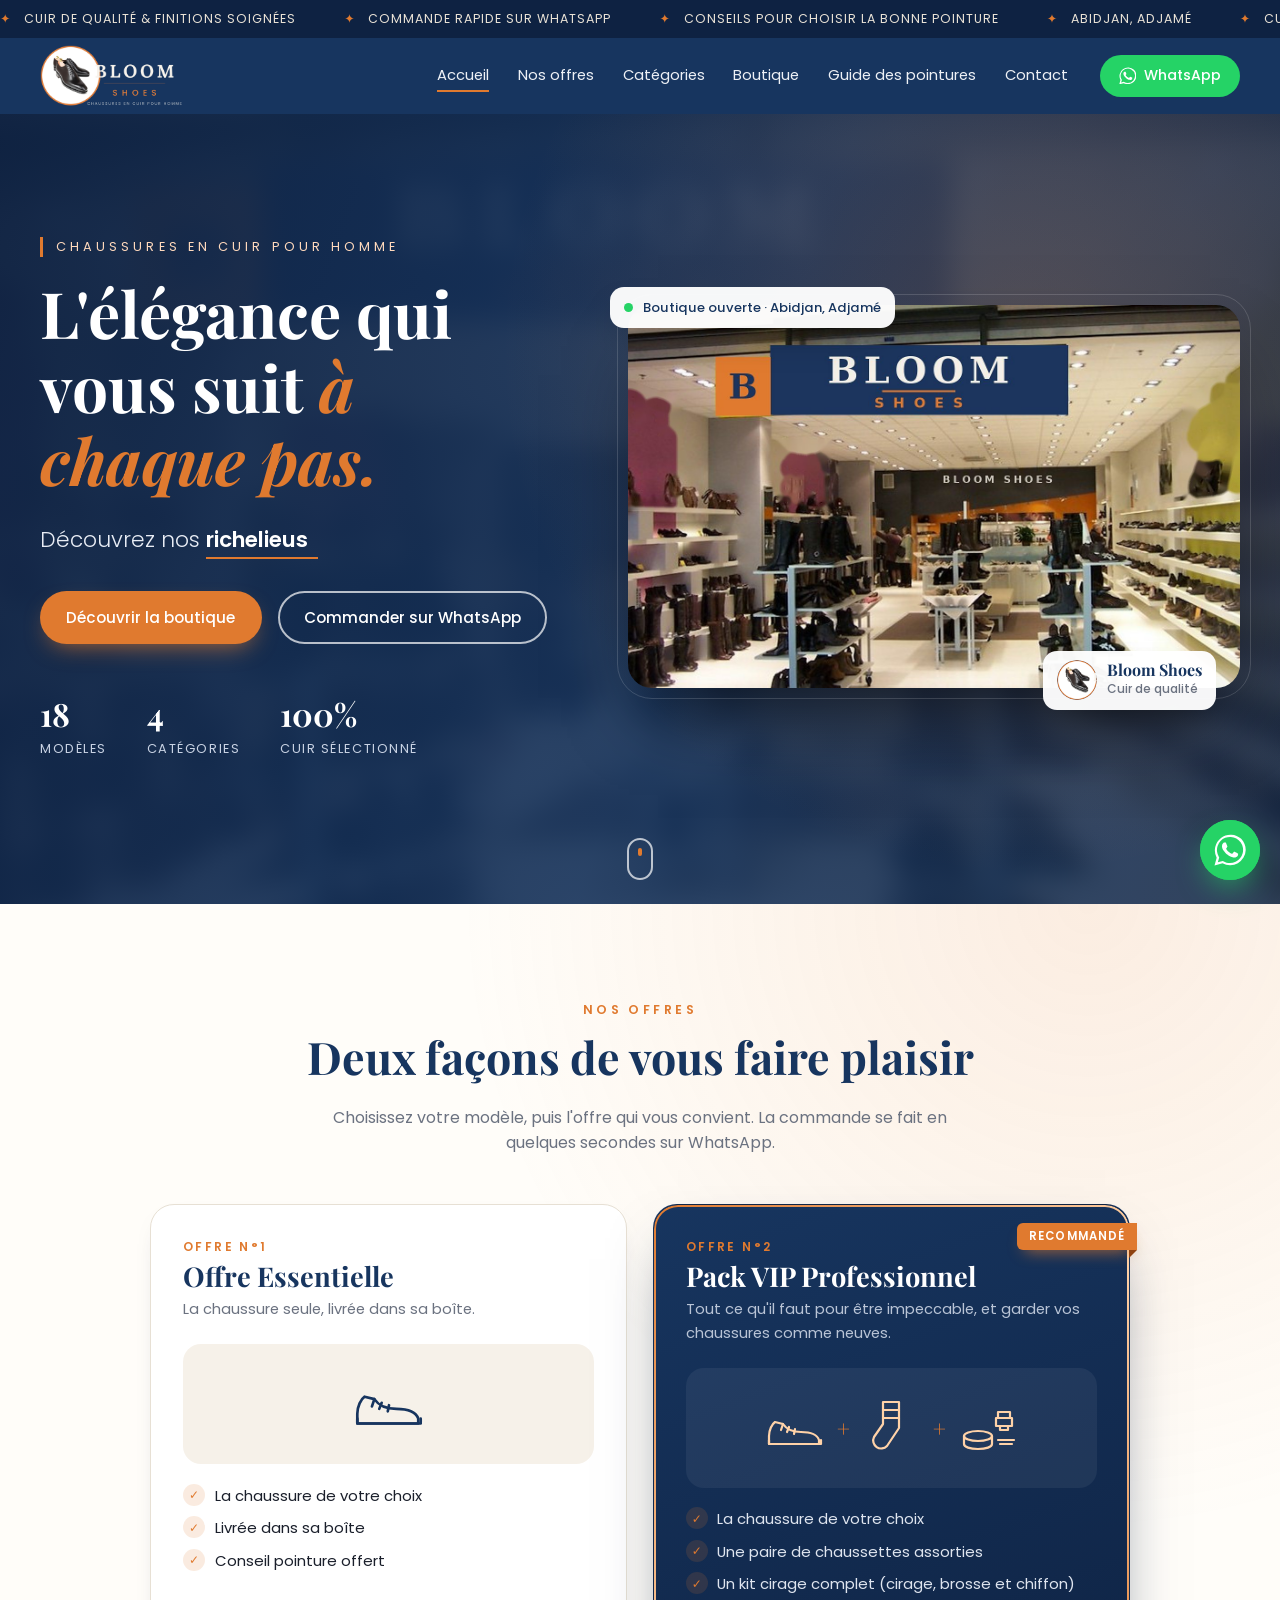
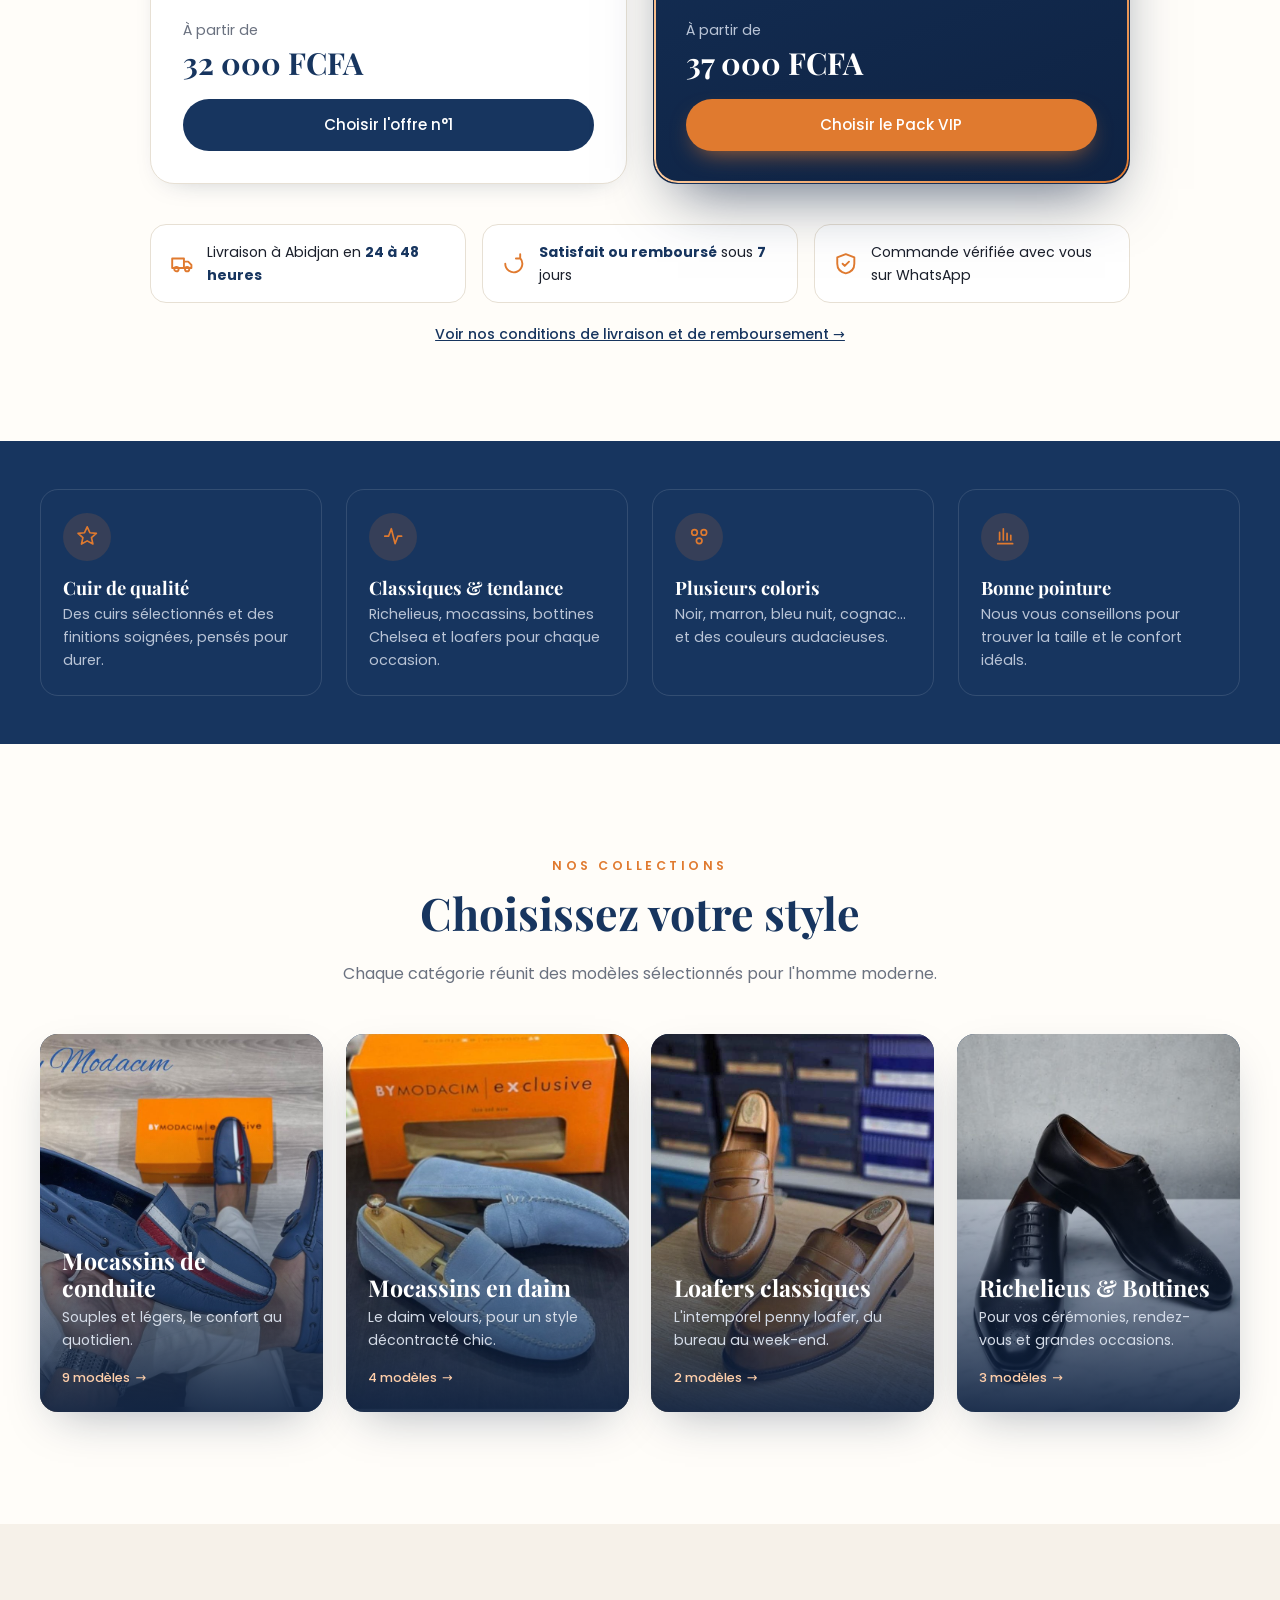
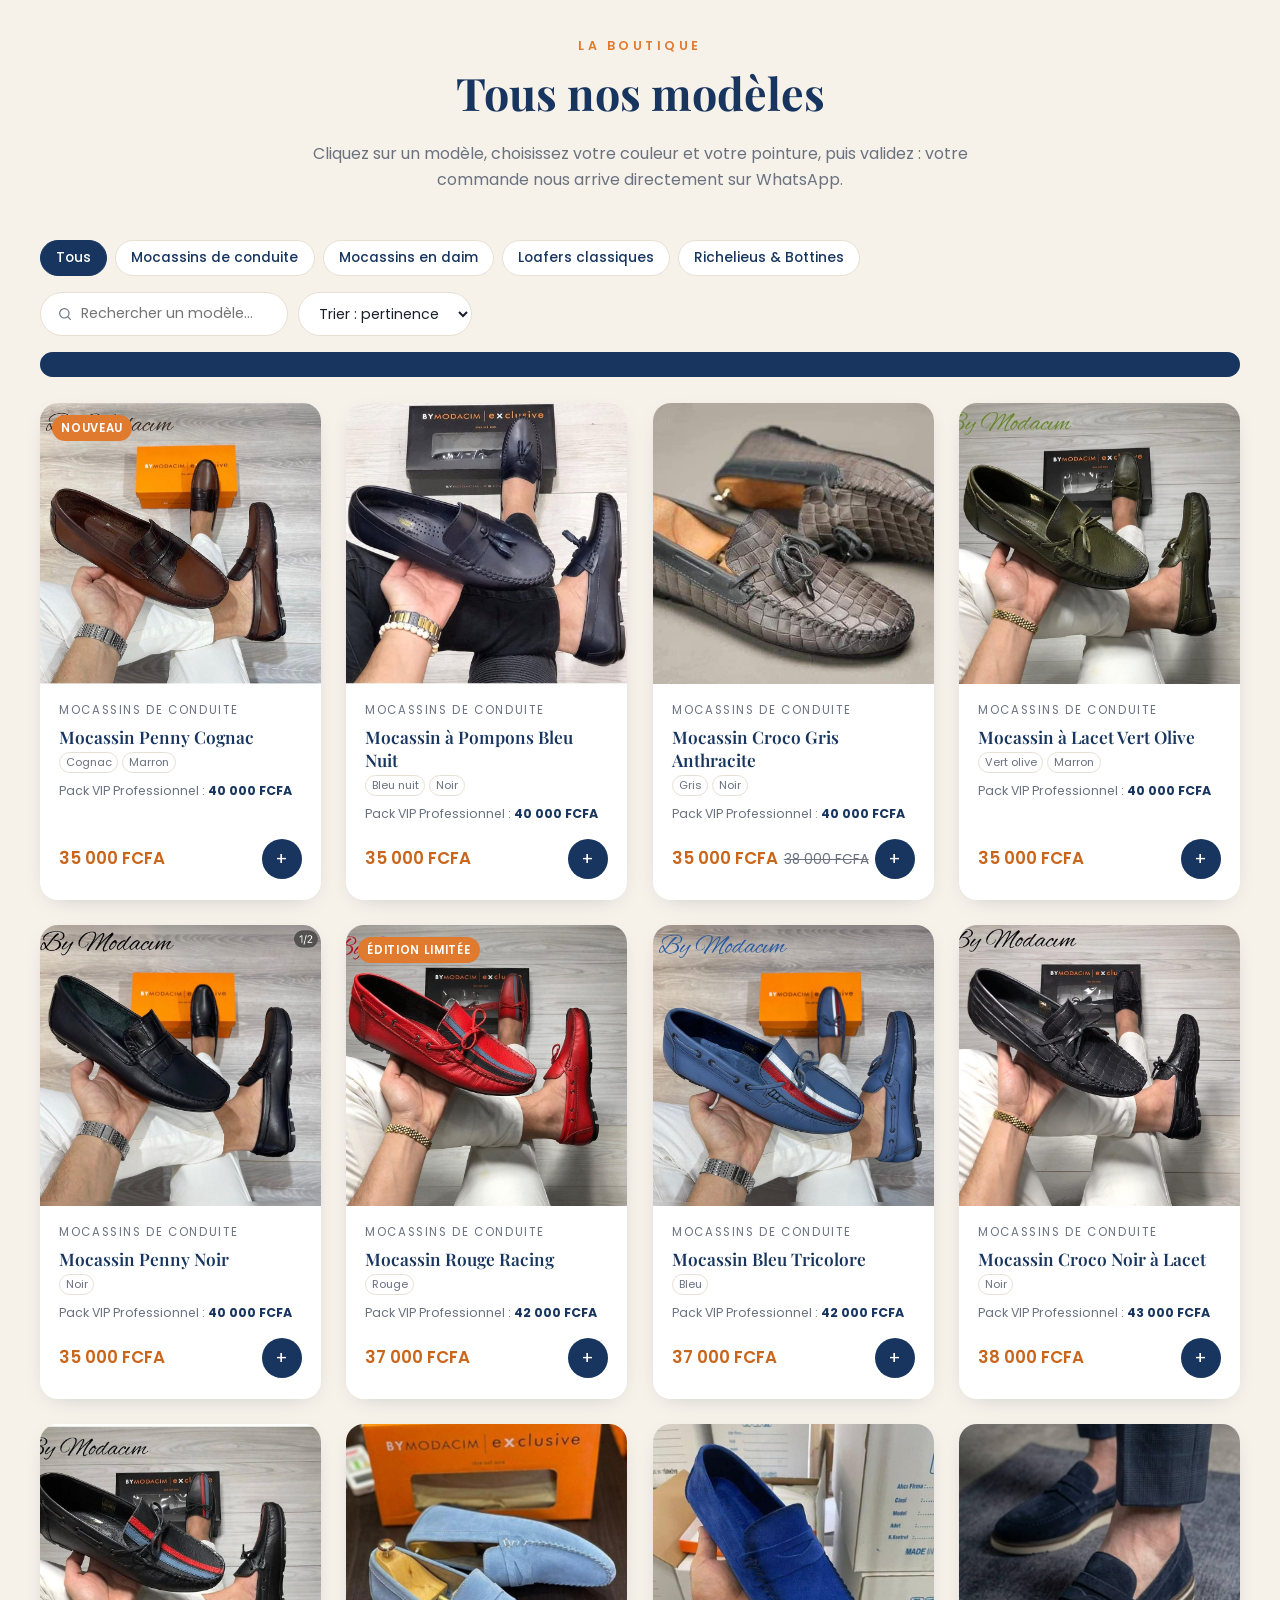
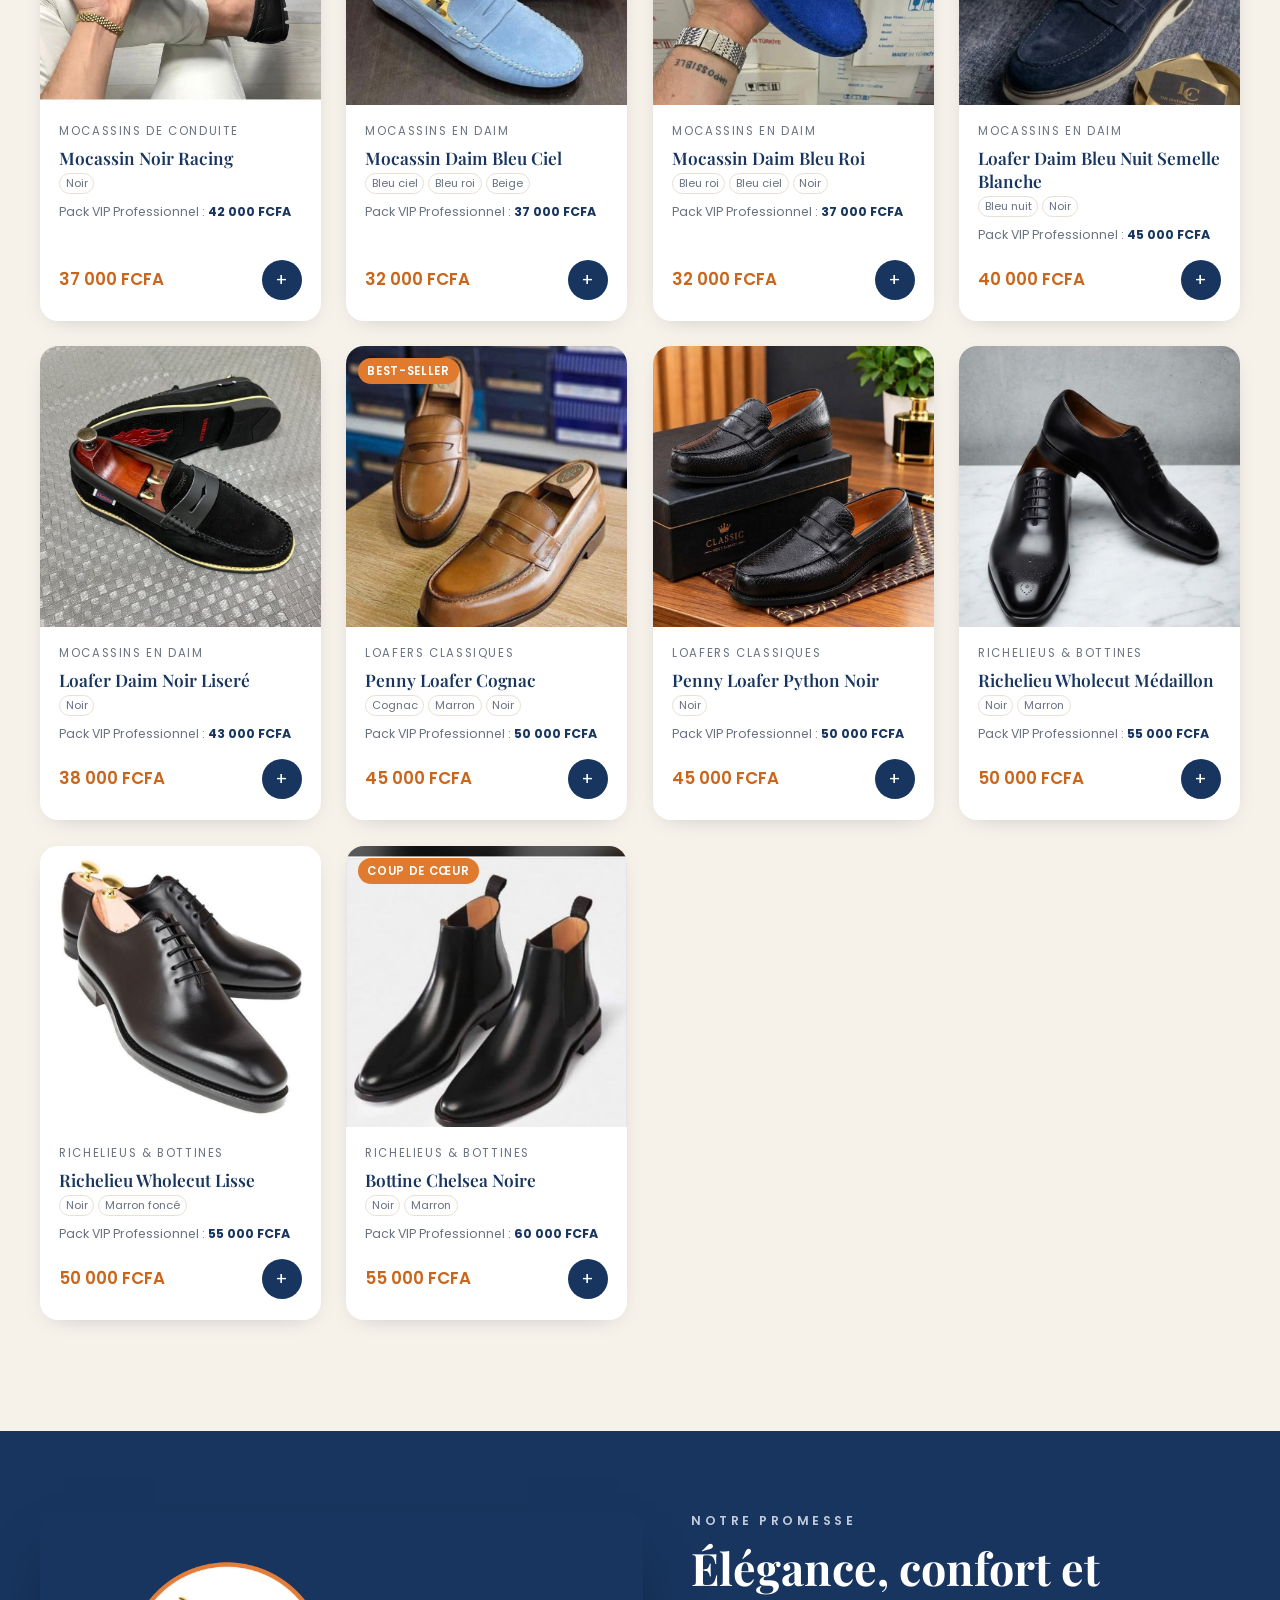
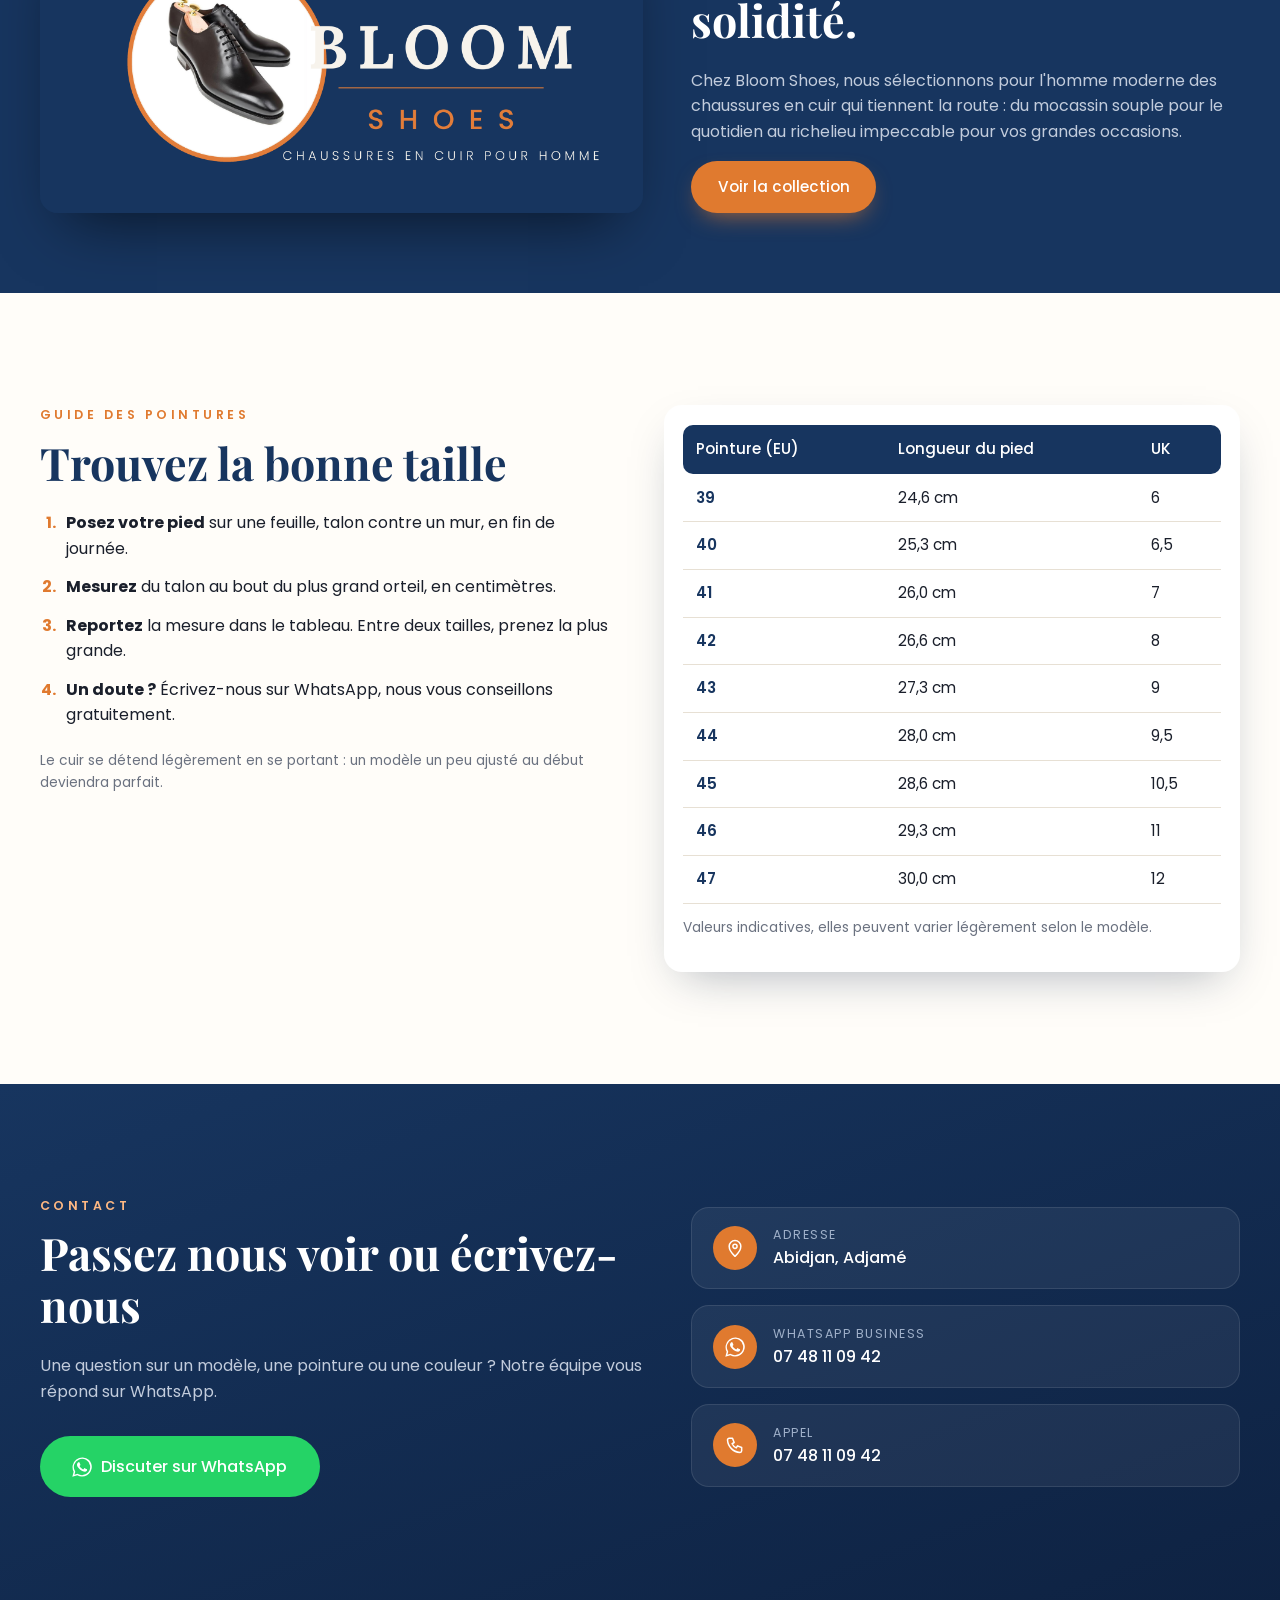
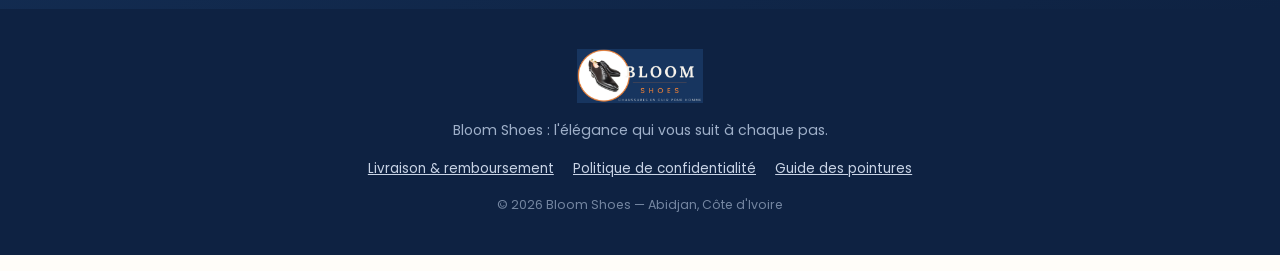
==== index.html @ fadf8051 "Offres Essentielle / Pack VIP, pages livraison-remboursement et confidentialité, fenêtre de sortie, " ====
<!doctype html>
<html lang="fr">
<head>
  <meta charset="utf-8">
  <meta name="viewport" content="width=device-width, initial-scale=1">
  <title>Bloom Shoes — Chaussures en cuir pour homme à Abidjan</title>
  <meta name="description" content="Bloom Shoes : mocassins, loafers, richelieus et bottines Chelsea en cuir pour homme. Abidjan, Adjamé. Commande rapide sur WhatsApp.">
  <meta name="theme-color" content="#17355f">
  <meta property="og:title" content="Bloom Shoes — Chaussures en cuir pour homme">
  <meta property="og:description" content="L'élégance qui vous suit à chaque pas. Commandez sur WhatsApp.">
  <meta property="og:image" content="images/site/partage.jpg">
  <meta property="og:type" content="website">
  <link rel="icon" type="image/png" href="images/site/favicon.png">
  <link rel="preconnect" href="https://fonts.googleapis.com">
  <link rel="preconnect" href="https://fonts.gstatic.com" crossorigin>
  <link href="https://fonts.googleapis.com/css2?family=Playfair+Display:wght@600;700;800&family=Poppins:wght@300;400;500;600&display=swap" rel="stylesheet">
  <link rel="stylesheet" href="assets/css/style.css">
</head>
<body>

  <div class="topbar">
    <div class="topbar__track">
      <span>Cuir de qualité &amp; finitions soignées</span><span>Commande rapide sur WhatsApp</span><span>Conseils pour choisir la bonne pointure</span><span>Abidjan, Adjamé</span>
      <span>Cuir de qualité &amp; finitions soignées</span><span>Commande rapide sur WhatsApp</span><span>Conseils pour choisir la bonne pointure</span><span>Abidjan, Adjamé</span>
    </div>
  </div>

  <header class="header" id="header">
    <div class="container header__inner">
      <a href="#accueil" class="header__logo" aria-label="Bloom Shoes — accueil">
        <img src="images/site/logo.png" alt="Bloom Shoes" width="160" height="69">
      </a>
      <nav class="nav" id="nav" aria-label="Navigation principale">
        <a href="#accueil">Accueil</a>
        <a href="#offres">Nos offres</a>
        <a href="#categories">Catégories</a>
        <a href="#boutique">Boutique</a>
        <a href="#pointures">Guide des pointures</a>
        <a href="#contact">Contact</a>
      </nav>
      <a class="btn btn--wa header__cta" data-wa href="#" target="_blank" rel="noopener">
        <svg viewBox="0 0 24 24" aria-hidden="true"><use href="#i-wa"/></svg> WhatsApp
      </a>
      <button class="burger" id="burger" aria-label="Ouvrir le menu" aria-expanded="false"><span></span><span></span><span></span></button>
    </div>
  </header>

  <main>
    <!-- HERO : la vitrine -->
    <section class="hero" id="accueil">
      <div class="hero__bg" style="background-image:url('images/site/vitrine.jpg')"></div>
      <div class="hero__shade"></div>
      <div class="container hero__grid">
        <div class="hero__content">
          <p class="hero__eyebrow reveal-hero" style="--d:.1s">Chaussures en cuir pour homme</p>
          <h1 class="hero__title reveal-hero" style="--d:.25s">
            L'élégance qui vous suit <em>à chaque pas.</em>
          </h1>
          <p class="hero__rotator reveal-hero" style="--d:.45s">
            Découvrez nos <span class="rotator" id="rotator"><span>mocassins</span></span>
          </p>
          <div class="hero__actions reveal-hero" style="--d:.6s">
            <a href="#boutique" class="btn btn--orange">Découvrir la boutique</a>
            <a href="#" data-wa target="_blank" rel="noopener" class="btn btn--ghost">Commander sur WhatsApp</a>
          </div>
          <ul class="hero__stats reveal-hero" style="--d:.75s">
            <li><strong id="stat-produits">18</strong><span>modèles</span></li>
            <li><strong id="stat-categories">4</strong><span>catégories</span></li>
            <li><strong>100%</strong><span>cuir sélectionné</span></li>
          </ul>
        </div>
        <figure class="hero__visual reveal-hero" style="--d:.35s">
          <div class="hero__frame">
            <img src="images/site/vitrine.jpg" alt="La vitrine de la boutique Bloom Shoes à Abidjan" width="1600" height="840">
            <div class="hero__shine"></div>
          </div>
          <figcaption class="hero__tag hero__tag--top"><span class="dot"></span> Boutique ouverte · Abidjan, Adjamé</figcaption>
          <div class="hero__tag hero__tag--bottom"><img src="images/site/favicon.png" alt=""><div><strong>Bloom Shoes</strong><small>Cuir de qualité</small></div></div>
        </figure>
      </div>
      <a href="#offres" class="hero__scroll" aria-label="Défiler"><span></span></a>
    </section>

    <!-- OFFRES -->
    <section class="offres" id="offres">
      <div class="container">
        <div class="section__head reveal">
          <p class="eyebrow">Nos offres</p>
          <h2>Deux façons de vous faire plaisir</h2>
          <p class="section__lead">Choisissez votre modèle, puis l'offre qui vous convient. La commande se fait en quelques secondes sur WhatsApp.</p>
        </div>
        <div class="offres__grid">
          <article class="offre reveal" data-offre="essentiel">
            <span class="offre__num">Offre n°1</span>
            <h3 data-offre-nom="essentiel">Offre Essentielle</h3>
            <p class="offre__desc" data-offre-desc>La chaussure seule, livrée dans sa boîte.</p>
            <div class="offre__visual"><svg viewBox="0 0 64 64" class="ico-shoe"><path d="M6 40c0-6 3-12 6-14l8 2c4 6 10 8 18 8 8 0 16 2 18 8v4H6z"/><path d="M6 44v4h52v-4M20 28l-2 6m8-3-2 5m8-3-1 5"/></svg></div>
            <ul class="offre__list"><li>La chaussure de votre choix</li><li>Livrée dans sa boîte</li><li>Conseil pointure offert</li></ul>
            <p class="offre__price">À partir de <strong data-offre-min="essentiel">—</strong></p>
            <button class="btn btn--navy btn--block" data-choisir="essentiel">Choisir l'offre n°1</button>
          </article>
          <article class="offre offre--vip reveal" data-offre="vip">
            <span class="offre__ribbon">Recommandé</span>
            <span class="offre__num">Offre n°2</span>
            <h3 data-offre-nom="vip">Pack VIP Professionnel</h3>
            <p class="offre__desc">Tout ce qu'il faut pour être impeccable, et garder vos chaussures comme neuves.</p>
            <div class="offre__visual" id="vip-visual"><svg viewBox="0 0 64 64" class="ico-shoe"><path d="M6 40c0-6 3-12 6-14l8 2c4 6 10 8 18 8 8 0 16 2 18 8v4H6z"/><path d="M6 44v4h52v-4M20 28l-2 6m8-3-2 5m8-3-1 5"/></svg><span class="plus">+</span><svg viewBox="0 0 64 64" class="ico-sock"><path d="M24 6h16v26l-12 18a8 8 0 01-13-9l9-13z"/><path d="M24 14h16M24 22h16"/></svg><span class="plus">+</span><svg viewBox="0 0 64 64" class="ico-kit"><ellipse cx="22" cy="40" rx="14" ry="5"/><path d="M8 40v8c0 3 6 5 14 5s14-2 14-5v-8"/><path d="M40 22h16v8H40zM44 30v4h8v-4M42 22v-6h12v6"/><path d="M42 44h16M44 48h12"/></svg></div>
            <ul class="offre__list" id="vip-contenu"></ul>
            <p class="offre__price">À partir de <strong data-offre-min="vip">—</strong></p>
            <button class="btn btn--orange btn--block" data-choisir="vip">Choisir le Pack VIP</button>
          </article>
        </div>
        <ul class="garanties reveal">
          <li><svg viewBox="0 0 24 24"><path d="M3 7h11v9H3zM14 10h4l3 3v3h-7"/><circle cx="7" cy="17" r="2"/><circle cx="17" cy="17" r="2"/></svg><span>Livraison à Abidjan en <b data-shop="livraison.abidjan">24 à 48 heures</b></span></li>
          <li><svg viewBox="0 0 24 24"><path d="M4 12a8 8 0 1014-5.3M18 3v4h-4"/></svg><span><b>Satisfait ou remboursé</b> sous <b data-shop="retours.jours">7</b> jours</span></li>
          <li><svg viewBox="0 0 24 24"><path d="M12 3l8 3v6c0 5-3.5 8-8 9-4.5-1-8-4-8-9V6z"/><path d="M9 12l2 2 4-4"/></svg><span>Commande vérifiée avec vous sur WhatsApp</span></li>
        </ul>
        <p class="garanties__link"><a href="livraison-retours.html">Voir nos conditions de livraison et de remboursement →</a></p>
      </div>
    </section>

    <!-- ATOUTS -->
    <section class="atouts" id="atouts">
      <div class="container atouts__grid">
        <div class="atout reveal"><div class="atout__ico"><svg viewBox="0 0 24 24"><path d="M12 2l2.9 6.3 6.9.7-5.2 4.6 1.5 6.8L12 17l-6.1 3.4 1.5-6.8L2.2 9l6.9-.7z"/></svg></div><h3>Cuir de qualité</h3><p>Des cuirs sélectionnés et des finitions soignées, pensés pour durer.</p></div>
        <div class="atout reveal"><div class="atout__ico"><svg viewBox="0 0 24 24"><path d="M3 12h4l3-8 4 16 3-8h4"/></svg></div><h3>Classiques &amp; tendance</h3><p>Richelieus, mocassins, bottines Chelsea et loafers pour chaque occasion.</p></div>
        <div class="atout reveal"><div class="atout__ico"><svg viewBox="0 0 24 24"><circle cx="7" cy="8" r="3"/><circle cx="17" cy="8" r="3"/><circle cx="12" cy="17" r="3"/></svg></div><h3>Plusieurs coloris</h3><p>Noir, marron, bleu nuit, cognac… et des couleurs audacieuses.</p></div>
        <div class="atout reveal"><div class="atout__ico"><svg viewBox="0 0 24 24"><path d="M4 20h16M6 16V8m4 8V4m4 12V9m4 7v-5"/></svg></div><h3>Bonne pointure</h3><p>Nous vous conseillons pour trouver la taille et le confort idéals.</p></div>
      </div>
    </section>

    <!-- CATEGORIES -->
    <section class="section" id="categories">
      <div class="container">
        <div class="section__head reveal">
          <p class="eyebrow">Nos collections</p>
          <h2>Choisissez votre style</h2>
          <p class="section__lead">Chaque catégorie réunit des modèles sélectionnés pour l'homme moderne.</p>
        </div>
        <div class="cats" id="cats"></div>
      </div>
    </section>

    <!-- BOUTIQUE -->
    <section class="section section--cream" id="boutique">
      <div class="container">
        <div class="section__head reveal">
          <p class="eyebrow">La boutique</p>
          <h2>Tous nos modèles</h2>
          <p class="section__lead">Cliquez sur un modèle, choisissez votre couleur et votre pointure, puis validez : votre commande nous arrive directement sur WhatsApp.</p>
        </div>
        <div class="toolbar reveal">
          <div class="chips" id="chips" role="tablist"></div>
          <div class="toolbar__right">
            <label class="search"><svg viewBox="0 0 24 24"><circle cx="11" cy="11" r="7"/><path d="M20 20l-4-4"/></svg><input type="search" id="search" placeholder="Rechercher un modèle…" aria-label="Rechercher"></label>
            <select id="sort" aria-label="Trier">
              <option value="">Trier : pertinence</option>
              <option value="asc">Prix croissant</option>
              <option value="desc">Prix décroissant</option>
              <option value="az">Nom A → Z</option>
            </select>
          </div>
        </div>
        <div class="grid" id="grid"></div>
        <p class="empty" id="empty" hidden>Aucun modèle ne correspond à votre recherche.</p>
      </div>
    </section>

    <!-- PROMESSE -->
    <section class="promise">
      <div class="container promise__inner">
        <img src="images/site/logo-complet.png" alt="Bloom Shoes — chaussures en cuir pour homme" class="promise__logo reveal" loading="lazy">
        <div class="promise__text reveal">
          <p class="eyebrow eyebrow--light">Notre promesse</p>
          <h2>Élégance, confort et solidité.</h2>
          <p>Chez Bloom Shoes, nous sélectionnons pour l'homme moderne des chaussures en cuir qui tiennent la route : du mocassin souple pour le quotidien au richelieu impeccable pour vos grandes occasions.</p>
          <a href="#boutique" class="btn btn--orange">Voir la collection</a>
        </div>
      </div>
    </section>

    <!-- POINTURES -->
    <section class="section" id="pointures">
      <div class="container pointures">
        <div class="reveal">
          <p class="eyebrow">Guide des pointures</p>
          <h2>Trouvez la bonne taille</h2>
          <ol class="steps">
            <li><strong>Posez votre pied</strong> sur une feuille, talon contre un mur, en fin de journée.</li>
            <li><strong>Mesurez</strong> du talon au bout du plus grand orteil, en centimètres.</li>
            <li><strong>Reportez</strong> la mesure dans le tableau. Entre deux tailles, prenez la plus grande.</li>
            <li><strong>Un doute ?</strong> Écrivez-nous sur WhatsApp, nous vous conseillons gratuitement.</li>
          </ol>
          <p class="note">Le cuir se détend légèrement en se portant : un modèle un peu ajusté au début deviendra parfait.</p>
        </div>
        <div class="table-wrap reveal">
          <table class="size-table">
            <thead><tr><th>Pointure (EU)</th><th>Longueur du pied</th><th>UK</th></tr></thead>
            <tbody>
              <tr><td>39</td><td>24,6 cm</td><td>6</td></tr>
              <tr><td>40</td><td>25,3 cm</td><td>6,5</td></tr>
              <tr><td>41</td><td>26,0 cm</td><td>7</td></tr>
              <tr><td>42</td><td>26,6 cm</td><td>8</td></tr>
              <tr><td>43</td><td>27,3 cm</td><td>9</td></tr>
              <tr><td>44</td><td>28,0 cm</td><td>9,5</td></tr>
              <tr><td>45</td><td>28,6 cm</td><td>10,5</td></tr>
              <tr><td>46</td><td>29,3 cm</td><td>11</td></tr>
              <tr><td>47</td><td>30,0 cm</td><td>12</td></tr>
            </tbody>
          </table>
          <p class="note">Valeurs indicatives, elles peuvent varier légèrement selon le modèle.</p>
        </div>
      </div>
    </section>

    <!-- CONTACT -->
    <section class="section section--navy" id="contact">
      <div class="container contact">
        <div class="reveal">
          <p class="eyebrow eyebrow--light">Contact</p>
          <h2>Passez nous voir ou écrivez-nous</h2>
          <p class="contact__lead">Une question sur un modèle, une pointure ou une couleur ? Notre équipe vous répond sur WhatsApp.</p>
          <a href="#" data-wa target="_blank" rel="noopener" class="btn btn--wa btn--lg"><svg viewBox="0 0 24 24" aria-hidden="true"><use href="#i-wa"/></svg> Discuter sur WhatsApp</a>
        </div>
        <ul class="contact__cards reveal">
          <li><span class="contact__ico"><svg viewBox="0 0 24 24"><path d="M12 22s7-6.2 7-12a7 7 0 10-14 0c0 5.8 7 12 7 12z"/><circle cx="12" cy="10" r="2.5"/></svg></span><div><small>Adresse</small><strong data-adresse>Abidjan, Adjamé</strong></div></li>
          <li><span class="contact__ico"><svg viewBox="0 0 24 24"><use href="#i-wa"/></svg></span><div><small>WhatsApp Business</small><strong data-tel>07 48 11 09 42</strong></div></li>
          <li><span class="contact__ico"><svg viewBox="0 0 24 24"><path d="M5 4h4l2 5-2.5 1.5a11 11 0 005 5L15 13l5 2v4a2 2 0 01-2 2A16 16 0 013 6a2 2 0 012-2"/></svg></span><div><small>Appel</small><a data-call href="tel:+2250748110942"><strong data-tel>07 48 11 09 42</strong></a></div></li>
        </ul>
      </div>
    </section>
  </main>

  <footer class="footer">
    <div class="container footer__inner">
      <img src="images/site/logo.png" alt="Bloom Shoes" width="140" height="60" loading="lazy">
      <p>Bloom Shoes : l'élégance qui vous suit à chaque pas.</p>
      <nav class="footer__links"><a href="livraison-retours.html">Livraison &amp; remboursement</a><a href="politique-confidentialite.html">Politique de confidentialité</a><a href="#pointures">Guide des pointures</a></nav>
      <p class="footer__copy">© <span id="year"></span> Bloom Shoes — Abidjan, Côte d'Ivoire</p>
    </div>
  </footer>

  <a href="#" data-wa target="_blank" rel="noopener" class="wa-float" aria-label="Nous écrire sur WhatsApp">
    <svg viewBox="0 0 24 24"><use href="#i-wa"/></svg>
  </a>

  <!-- FENETRE DE COMMANDE -->
  <div class="modal" id="modal" hidden>
    <div class="modal__backdrop" data-close></div>
    <div class="modal__box" role="dialog" aria-modal="true" aria-labelledby="m-nom">
      <button class="modal__close" data-close aria-label="Fermer">×</button>
      <div class="modal__media"><img id="m-img" alt=""></div>
      <div class="modal__body">
        <p class="eyebrow" id="m-cat"></p>
        <h3 id="m-nom"></h3>
        <p class="modal__price" id="m-prix"></p>
        <p class="modal__desc" id="m-desc"></p>
        <div class="choix-offre" id="choix-offre" role="radiogroup" aria-label="Choisissez votre offre">
          <label><input type="radio" name="offre" value="essentiel" form="order" checked><span><small>Offre n°1</small><b data-offre-nom="essentiel">Offre Essentielle</b><em>Chaussure seule</em><strong id="m-prix-ess"></strong></span></label>
          <label class="is-vip"><input type="radio" name="offre" value="vip" form="order"><span><small>Offre n°2 · Recommandé</small><b data-offre-nom="vip">Pack VIP Professionnel</b><em>Chaussure + chaussettes + kit cirage</em><strong id="m-prix-vip"></strong></span></label>
        </div>
        <form id="order" novalidate>
          <h4>Vos coordonnées</h4>
          <div class="row">
            <label>Nom *<input name="nom" required autocomplete="family-name"></label>
            <label>Prénom *<input name="prenom" required autocomplete="given-name"></label>
          </div>
          <div class="row">
            <label>Téléphone / WhatsApp *<input name="telephone" type="tel" required inputmode="tel" autocomplete="tel" placeholder="07 00 00 00 00"></label>
            <label>Ville / Commune *<input name="ville" required autocomplete="address-level2" placeholder="Ex. Cocody, Yopougon…"></label>
          </div>
          <h4>Votre modèle</h4>
          <div class="row row--3">
            <label>Couleur *<select name="couleur" id="m-couleur" required></select></label>
            <label>Pointure *<select name="pointure" id="m-pointure" required></select></label>
            <label>Quantité<input name="quantite" type="number" min="1" max="20" value="1"></label>
          </div>
          <fieldset class="confort">
            <legend>Confort souhaité</legend>
            <label><input type="radio" name="confort" value="Très souple" checked><span>Très souple</span></label>
            <label><input type="radio" name="confort" value="Souple / confortable"><span>Souple</span></label>
            <label><input type="radio" name="confort" value="Ferme / bon maintien"><span>Ferme</span></label>
          </fieldset>
          <label>Votre description (style, occasion, précisions…)<textarea name="details" rows="3" placeholder="Ex. Pour un mariage, je veux un cuir pas trop dur, livraison samedi…"></textarea></label>
          <p class="form__error" id="form-error" hidden>Merci de remplir les champs marqués d'un *.</p>
          <button type="submit" class="btn btn--wa btn--block btn--lg"><svg viewBox="0 0 24 24" aria-hidden="true"><use href="#i-wa"/></svg> Valider ma commande sur WhatsApp</button>
          <p class="form__hint">Vous serez redirigé vers WhatsApp avec votre commande déjà rédigée : il suffit d'appuyer sur « Envoyer ». Vos informations servent uniquement à traiter votre commande (<a href="politique-confidentialite.html" target="_blank">politique de confidentialité</a>).</p>
        </form>
      </div>
    </div>
  </div>

  <div class="toast" id="toast" hidden></div>

  <!-- Bandeau d'actualité (bas de l'écran) -->
  <div class="live" id="live" hidden>
    <button class="live__close" aria-label="Masquer">×</button>
    <div class="live__body" id="live-body"></div>
  </div>

  <!-- Fenêtre affichée quand le visiteur veut quitter le site -->
  <div class="modal exit" id="exit" hidden>
    <div class="modal__backdrop" data-exit-close></div>
    <div class="exit__box" role="dialog" aria-modal="true" aria-labelledby="exit-titre">
      <button class="modal__close" data-exit-close aria-label="Fermer">×</button>
      <img src="images/site/favicon.png" alt="" class="exit__logo">
      <h3 id="exit-titre">Attendez, ne partez pas les mains vides !</h3>
      <p id="exit-texte"></p>
      <div class="exit__actions">
        <a href="#offres" class="btn btn--orange" data-exit-close>Voir le Pack VIP</a>
        <a href="#" data-wa target="_blank" rel="noopener" class="btn btn--wa"><svg viewBox="0 0 24 24" aria-hidden="true"><use href="#i-wa"/></svg> Conseil gratuit</a>
      </div>
      <button class="exit__later" data-exit-close>Non merci, je regarde encore</button>
    </div>
  </div>

  <svg width="0" height="0" style="position:absolute" aria-hidden="true">
    <symbol id="i-wa" viewBox="0 0 24 24"><path fill="currentColor" stroke="none" d="M17.5 14.4c-.3-.1-1.8-.9-2-1-.3-.1-.5-.1-.7.1-.2.3-.8 1-.9 1.2-.2.2-.3.2-.6.1-.3-.1-1.3-.5-2.4-1.5-.9-.8-1.5-1.8-1.7-2.1-.2-.3 0-.5.1-.6l.4-.5c.2-.2.2-.3.3-.5.1-.2 0-.4 0-.5l-.9-2.2c-.2-.6-.5-.5-.7-.5h-.6c-.2 0-.5.1-.8.4-.3.3-1 1-1 2.5s1.1 2.9 1.2 3.1c.1.2 2.1 3.2 5.1 4.5.7.3 1.3.5 1.7.6.7.2 1.4.2 1.9.1.6-.1 1.8-.7 2-1.4.2-.7.2-1.3.2-1.4-.1-.2-.3-.3-.6-.4zM12 21.8c-1.8 0-3.5-.5-5-1.4l-.4-.2-3.7 1 1-3.6-.2-.4A9.8 9.8 0 1112 21.8zm8.4-18.2A11.8 11.8 0 002 17.8L.4 23.6l6-1.6A11.8 11.8 0 0023.8 12c0-3.2-1.2-6.1-3.4-8.4z"/></symbol>
  </svg>

  <script src="data/catalogue.js"></script>
  <script src="assets/js/app.js"></script>
</body>
</html>
---- assets/css/style.css ----
/* ===== Bloom Shoes — feuille de style ===== */
:root{
  --navy:#17355f;
  --navy-900:#0e2242;
  --navy-700:#21457a;
  --orange:#e07a2f;
  --orange-600:#c9661c;
  --cream:#f6f1e9;
  --ivory:#fffdf9;
  --ink:#1a1f2b;
  --muted:#6b7280;
  --line:#e7e0d4;
  --wa:#25d366;
  --wa-600:#1da851;
  --radius:18px;
  --shadow:0 18px 45px -18px rgba(14,34,66,.35);
  --serif:"Playfair Display",Georgia,serif;
  --sans:"Poppins",system-ui,-apple-system,"Segoe UI",sans-serif;
}
*,*::before,*::after{box-sizing:border-box}
html{scroll-behavior:smooth;scroll-padding-top:84px}
body{margin:0;font-family:var(--sans);color:var(--ink);background:var(--ivory);line-height:1.6;-webkit-font-smoothing:antialiased;overflow-x:hidden}
img{max-width:100%;display:block}
a{color:inherit}
h1,h2,h3{font-family:var(--serif);line-height:1.15;margin:0 0 .5em;color:var(--navy)}
h2{font-size:clamp(1.9rem,4vw,2.8rem)}
.container{width:min(1200px,100% - 32px);margin-inline:auto}
svg{width:1em;height:1em;fill:none;stroke:currentColor;stroke-width:1.8;stroke-linecap:round;stroke-linejoin:round}

/* Boutons */
.btn{display:inline-flex;align-items:center;justify-content:center;gap:.55em;padding:.85em 1.6em;border-radius:999px;font:500 .95rem var(--sans);text-decoration:none;border:2px solid transparent;cursor:pointer;transition:transform .25s,box-shadow .25s,background .25s,color .25s}
.btn:hover{transform:translateY(-2px)}
.btn svg{width:1.25em;height:1.25em}
.btn--orange{background:var(--orange);color:#fff;box-shadow:0 10px 25px -10px rgba(224,122,47,.8)}
.btn--orange:hover{background:var(--orange-600)}
.btn--ghost{border-color:rgba(255,255,255,.7);color:#fff;backdrop-filter:blur(4px)}
.btn--ghost:hover{background:#fff;color:var(--navy)}
.btn--wa{background:var(--wa);color:#fff}
.btn--wa:hover{background:var(--wa-600)}
.btn--navy{background:var(--navy);color:#fff}
.btn--navy:hover{background:var(--navy-700)}
.btn--lg{padding:1em 1.9em;font-size:1rem}
.btn--block{width:100%}

/* Bandeau défilant */
.topbar{background:var(--navy-900);color:#e9e2d6;font-size:.78rem;letter-spacing:.08em;text-transform:uppercase;overflow:hidden;white-space:nowrap}
.topbar__track{display:inline-flex;gap:3rem;padding:.55rem 0;animation:marquee 32s linear infinite}
.topbar__track span::before{content:"✦";color:var(--orange);margin-right:.8rem}
@keyframes marquee{to{transform:translateX(-50%)}}

/* Header */
.header{position:sticky;top:0;z-index:50;background:var(--navy);transition:box-shadow .3s,background .3s}
.header.is-scrolled{box-shadow:0 10px 30px -12px rgba(0,0,0,.45);background:rgba(23,53,95,.96);backdrop-filter:blur(8px)}
.header__inner{display:flex;align-items:center;gap:2rem;height:76px}
.header__logo img{height:62px;width:auto}
.nav{display:flex;gap:1.8rem;margin-left:auto}
.nav a{color:#eef1f6;text-decoration:none;font-size:.92rem;position:relative;padding:.3rem 0}
.nav a::after{content:"";position:absolute;left:0;bottom:0;height:2px;width:100%;background:var(--orange);transform:scaleX(0);transform-origin:left;transition:transform .3s}
.nav a:hover::after,.nav a.is-active::after{transform:scaleX(1)}
.header__cta{padding:.6em 1.2em;font-size:.88rem}
.burger{display:none;background:none;border:0;width:42px;height:42px;cursor:pointer;flex-direction:column;justify-content:center;gap:6px;padding:8px}
.burger span{display:block;height:2px;background:#fff;border-radius:2px;transition:transform .3s,opacity .3s}
.burger[aria-expanded="true"] span:nth-child(1){transform:translateY(8px) rotate(45deg)}
.burger[aria-expanded="true"] span:nth-child(2){opacity:0}
.burger[aria-expanded="true"] span:nth-child(3){transform:translateY(-8px) rotate(-45deg)}

/* Hero */
.hero{position:relative;min-height:calc(100svh - 110px);display:flex;align-items:center;overflow:hidden;color:#fff;isolation:isolate}
.hero__bg{position:absolute;inset:-6%;background-size:cover;background-position:center;filter:blur(14px) saturate(.8);animation:kenburns 26s ease-in-out infinite alternate;z-index:-3}
@keyframes kenburns{from{transform:scale(1.02) translate(0,0)}to{transform:scale(1.14) translate(-2%,-1.5%)}}
.hero__shade{position:absolute;inset:0;z-index:-2;background:radial-gradient(circle at 80% 30%,rgba(224,122,47,.22),transparent 45%),linear-gradient(110deg,rgba(14,34,66,.97) 0%,rgba(23,53,95,.9) 55%,rgba(14,34,66,.85) 100%)}
.hero__grid{display:grid;grid-template-columns:1fr 1.15fr;gap:3.5rem;align-items:center;padding:3.5rem 0 5rem}
.hero__visual{position:relative;margin:0}
.hero__frame{position:relative;border-radius:24px;overflow:hidden;box-shadow:0 40px 80px -30px rgba(0,0,0,.7);outline:1px solid rgba(255,255,255,.15);outline-offset:10px;aspect-ratio:16/10}
.hero__frame img{width:100%;height:100%;object-fit:cover;object-position:center 20%;animation:kenburns 18s ease-in-out infinite alternate;transform-origin:45% 20%}
.hero__shine{position:absolute;inset:0;background:linear-gradient(115deg,transparent 40%,rgba(255,255,255,.22) 50%,transparent 60%);background-size:250% 100%;animation:shine 6s ease-in-out infinite}
@keyframes shine{0%{background-position:150% 0}55%,100%{background-position:-100% 0}}
.hero__tag{position:absolute;display:flex;align-items:center;gap:.6rem;background:rgba(255,255,255,.96);color:var(--navy);border-radius:14px;padding:.6rem .9rem;font-size:.82rem;font-weight:500;box-shadow:0 18px 35px -15px rgba(0,0,0,.5);animation:float 5s ease-in-out infinite}
.hero__tag--top{top:-18px;left:-18px}
.hero__tag--bottom{bottom:-22px;right:24px;animation-delay:-2.5s}
.hero__tag img{width:40px;height:40px;border-radius:50%}
.hero__tag strong{display:block;font-family:var(--serif);font-size:1rem;line-height:1.1}
.hero__tag small{color:var(--muted);font-size:.75rem}
.dot{width:9px;height:9px;border-radius:50%;background:var(--wa);box-shadow:0 0 0 0 rgba(37,211,102,.6);animation:dot 1.8s infinite}
@keyframes dot{70%{box-shadow:0 0 0 9px rgba(37,211,102,0)}100%{box-shadow:0 0 0 0 rgba(37,211,102,0)}}
@keyframes float{50%{transform:translateY(-8px)}}
.hero__eyebrow{display:inline-block;font-size:.8rem;letter-spacing:.32em;text-transform:uppercase;color:#ffd9bc;border-left:3px solid var(--orange);padding-left:.8rem;margin:0 0 1.2rem}
.hero__title{color:#fff;font-size:clamp(2.3rem,5vw,4.2rem);max-width:13ch;margin-bottom:.4em}
.hero__title em{font-style:italic;color:var(--orange)}
.hero__rotator{font-size:clamp(1.05rem,2.2vw,1.35rem);font-weight:300;margin:0 0 2rem;color:#e9edf5}
.rotator{display:inline-block;font-weight:600;color:#fff;border-bottom:2px solid var(--orange);min-width:8ch}
.rotator span{display:inline-block;animation:wordIn .6s cubic-bezier(.2,.8,.2,1)}
@keyframes wordIn{from{opacity:0;transform:translateY(60%) rotateX(-60deg)}to{opacity:1;transform:none}}
.hero__actions{display:flex;flex-wrap:wrap;gap:1rem}
.hero__stats{list-style:none;padding:0;margin:3rem 0 0;display:flex;gap:2.5rem;flex-wrap:wrap}
.hero__stats strong{display:block;font:700 2rem var(--serif);color:#fff}
.hero__stats span{font-size:.8rem;letter-spacing:.12em;text-transform:uppercase;color:#c8d2e3}
.reveal-hero{opacity:0;transform:translateY(28px);animation:heroIn .9s cubic-bezier(.2,.8,.2,1) var(--d,0s) forwards}
@keyframes heroIn{to{opacity:1;transform:none}}
.hero__scroll{position:absolute;bottom:24px;left:50%;translate:-50% 0;width:26px;height:42px;border:2px solid rgba(255,255,255,.7);border-radius:14px}
.hero__scroll span{position:absolute;left:50%;top:8px;width:4px;height:8px;margin-left:-2px;border-radius:2px;background:var(--orange);animation:scrollDot 1.8s infinite}
@keyframes scrollDot{0%{opacity:0;transform:translateY(0)}40%{opacity:1}100%{opacity:0;transform:translateY(14px)}}

/* Atouts */
.atouts{background:var(--navy);color:#dfe5ef;padding:3rem 0}
.atouts__grid{display:grid;grid-template-columns:repeat(4,1fr);gap:1.5rem}
.atout{padding:1.4rem;border:1px solid rgba(255,255,255,.12);border-radius:var(--radius);transition:background .3s,transform .3s}
.atout:hover{background:rgba(255,255,255,.05);transform:translateY(-4px)}
.atout__ico{width:48px;height:48px;border-radius:50%;display:grid;place-items:center;background:rgba(224,122,47,.15);color:var(--orange);font-size:1.4rem;margin-bottom:1rem}
.atout h3{color:#fff;font-size:1.15rem;margin-bottom:.3em}
.atout p{margin:0;font-size:.9rem;color:#b9c4d6}

/* Sections */
.section{padding:clamp(4rem,9vw,7rem) 0}
.section--cream{background:var(--cream)}
.section--navy{background:linear-gradient(160deg,var(--navy) 0%,var(--navy-900) 100%);color:#dfe5ef}
.section--navy h2{color:#fff}
.section__head{text-align:center;max-width:680px;margin:0 auto 3rem}
.section__lead{color:var(--muted);margin:0}
.eyebrow{font-size:.78rem;font-weight:600;letter-spacing:.28em;text-transform:uppercase;color:var(--orange);margin:0 0 .7rem}
.eyebrow--light{color:#ffb983}

/* Catégories */
.cats{display:grid;grid-template-columns:repeat(auto-fit,minmax(240px,1fr));gap:1.4rem}
.cat{position:relative;border-radius:var(--radius);overflow:hidden;aspect-ratio:3/4;cursor:pointer;box-shadow:var(--shadow);background:var(--navy);border:0;padding:0;text-align:left;font:inherit;color:#fff}
.cat img{width:100%;height:100%;object-fit:cover;transition:transform .8s cubic-bezier(.2,.8,.2,1)}
.cat::after{content:"";position:absolute;inset:0;background:linear-gradient(0deg,rgba(14,34,66,.92) 0%,rgba(14,34,66,.25) 55%,transparent 75%)}
.cat__info{position:absolute;left:0;right:0;bottom:0;padding:1.4rem;z-index:1}
.cat__info h3{color:#fff;font-size:1.45rem;margin-bottom:.2em}
.cat__info p{margin:0 0 .8rem;font-size:.88rem;color:#d4dbe7}
.cat__count{display:inline-flex;align-items:center;gap:.4em;font-size:.8rem;font-weight:500;color:#ffcfaa}
.cat__count::after{content:"→";transition:transform .3s}
.cat:hover img{transform:scale(1.08)}
.cat:hover .cat__count::after{transform:translateX(5px)}

/* Boutique */
.toolbar{display:flex;flex-wrap:wrap;justify-content:space-between;align-items:center;gap:1rem;margin-bottom:2rem}
.chips{display:flex;flex-wrap:wrap;gap:.5rem}
.chip{border:1px solid var(--line);background:#fff;padding:.5em 1.1em;border-radius:999px;font:500 .86rem var(--sans);cursor:pointer;color:var(--navy);transition:all .25s}
.chip:hover{border-color:var(--navy)}
.chip.is-active{background:var(--navy);color:#fff;border-color:var(--navy)}
.toolbar__right{display:flex;gap:.6rem;flex-wrap:wrap}
.search{display:flex;align-items:center;gap:.5rem;background:#fff;border:1px solid var(--line);border-radius:999px;padding:0 1rem;color:var(--muted)}
.search input{border:0;outline:0;padding:.65em 0;font:inherit;font-size:.9rem;background:none;width:190px}
#sort{border:1px solid var(--line);border-radius:999px;padding:.6em 1rem;font:inherit;font-size:.88rem;background:#fff;color:var(--ink)}
.grid{display:grid;grid-template-columns:repeat(auto-fill,minmax(250px,1fr));gap:1.6rem}
.card{background:#fff;border-radius:var(--radius);overflow:hidden;display:flex;flex-direction:column;box-shadow:0 6px 24px -14px rgba(14,34,66,.35);transition:transform .35s,box-shadow .35s;cursor:pointer;animation:cardIn .55s cubic-bezier(.2,.8,.2,1) both}
@keyframes cardIn{from{opacity:0;transform:translateY(20px) scale(.98)}to{opacity:1;transform:none}}
.card:hover{transform:translateY(-6px);box-shadow:var(--shadow)}
.card__media{position:relative;aspect-ratio:1;overflow:hidden;background:#eee}
.card__media img{width:100%;height:100%;object-fit:cover;transition:transform .7s cubic-bezier(.2,.8,.2,1)}
.card:hover .card__media img{transform:scale(1.07)}
.badge{position:absolute;top:12px;left:12px;background:var(--orange);color:#fff;font-size:.72rem;font-weight:600;letter-spacing:.06em;text-transform:uppercase;padding:.35em .8em;border-radius:999px}
.badge--off{background:#6b7280}
.card__quick{position:absolute;left:12px;right:12px;bottom:12px;opacity:0;transform:translateY(10px);transition:all .3s}
.card:hover .card__quick{opacity:1;transform:none}
.card__body{padding:1.1rem 1.2rem 1.3rem;display:flex;flex-direction:column;gap:.3rem;flex:1}
.card__cat{font-size:.72rem;letter-spacing:.14em;text-transform:uppercase;color:var(--muted)}
.card__name{font:600 1.08rem var(--serif);color:var(--navy);margin:0}
.card__foot{display:flex;align-items:center;justify-content:space-between;margin-top:auto;padding-top:.6rem}
.price{font-weight:600;color:var(--orange-600);font-size:1.05rem}
.price s{color:var(--muted);font-weight:400;font-size:.85rem;margin-left:.4em}
.card__btn{width:40px;height:40px;border-radius:50%;display:grid;place-items:center;background:var(--navy);color:#fff;font-size:1.1rem;transition:background .25s}
.card:hover .card__btn{background:var(--orange)}
.swatches{display:flex;gap:4px;flex-wrap:wrap}
.swatches span{font-size:.7rem;color:var(--muted);border:1px solid var(--line);padding:.05em .5em;border-radius:999px}
.empty{text-align:center;color:var(--muted);padding:3rem 0}

/* Promesse */
.promise{background:var(--navy);padding:clamp(3rem,7vw,5rem) 0;color:#dfe5ef;overflow:hidden}
.promise__inner{display:grid;grid-template-columns:1.1fr 1fr;gap:3rem;align-items:center}
.promise__logo{border-radius:var(--radius);box-shadow:0 30px 60px -25px rgba(0,0,0,.6)}
.promise h2{color:#fff}
.promise p{color:#c2ccdc}

/* Pointures */
.pointures{display:grid;grid-template-columns:1fr 1fr;gap:3rem;align-items:start}
.steps{padding-left:1.2rem;margin:1rem 0 1.4rem}
.steps li{margin-bottom:.8rem;padding-left:.4rem}
.steps li::marker{color:var(--orange);font-weight:700}
.note{font-size:.86rem;color:var(--muted)}
.table-wrap{background:#fff;border-radius:var(--radius);box-shadow:var(--shadow);padding:1.2rem;overflow-x:auto}
.size-table{width:100%;border-collapse:collapse;font-size:.95rem}
.size-table th{background:var(--navy);color:#fff;font-weight:500;padding:.8rem;text-align:left}
.size-table th:first-child{border-radius:10px 0 0 10px}
.size-table th:last-child{border-radius:0 10px 10px 0}
.size-table td{padding:.7rem .8rem;border-bottom:1px solid var(--line)}
.size-table tr:hover td{background:var(--cream)}
.size-table td:first-child{font-weight:600;color:var(--navy)}

/* Contact */
.contact{display:grid;grid-template-columns:1.1fr 1fr;gap:3rem;align-items:center}
.contact__lead{color:#c2ccdc;margin-bottom:2rem}
.contact__cards{list-style:none;padding:0;margin:0;display:grid;gap:1rem}
.contact__cards li{display:flex;gap:1rem;align-items:center;background:rgba(255,255,255,.06);border:1px solid rgba(255,255,255,.1);padding:1.1rem 1.3rem;border-radius:var(--radius)}
.contact__cards small{display:block;color:#9fb0c9;font-size:.78rem;text-transform:uppercase;letter-spacing:.12em}
.contact__cards strong{color:#fff;font-weight:500}
.contact__cards a{text-decoration:none}
.contact__ico{width:44px;height:44px;flex:none;border-radius:50%;display:grid;place-items:center;background:var(--orange);color:#fff;font-size:1.25rem}

/* Footer */
.footer{background:var(--navy-900);color:#9fb0c9;padding:2.5rem 0;text-align:center;font-size:.88rem}
.footer__inner{display:flex;flex-direction:column;align-items:center;gap:.4rem}
.footer img{height:54px;width:auto;margin-bottom:.6rem}
.footer p{margin:0}
.footer__copy{font-size:.78rem;opacity:.7}

/* WhatsApp flottant */
.wa-float{position:fixed;right:20px;bottom:20px;z-index:40;width:60px;height:60px;border-radius:50%;background:var(--wa);color:#fff;display:grid;place-items:center;font-size:2rem;box-shadow:0 12px 30px -8px rgba(37,211,102,.7)}
.wa-float::before{content:"";position:absolute;inset:0;border-radius:50%;background:var(--wa);z-index:-1;animation:pulse 2.2s infinite}
@keyframes pulse{0%{transform:scale(1);opacity:.6}100%{transform:scale(1.7);opacity:0}}

/* Fenêtre de commande */
.modal{position:fixed;inset:0;z-index:100;display:grid;place-items:center;padding:16px}
.modal[hidden]{display:none}
.modal__backdrop{position:absolute;inset:0;background:rgba(9,20,40,.72);backdrop-filter:blur(4px);animation:fade .3s}
.modal__box{position:relative;background:#fff;border-radius:22px;width:min(980px,100%);max-height:calc(100svh - 32px);overflow:auto;display:grid;grid-template-columns:.9fr 1.1fr;animation:pop .4s cubic-bezier(.2,.8,.2,1)}
@keyframes fade{from{opacity:0}}
@keyframes pop{from{opacity:0;transform:translateY(30px) scale(.97)}}
.modal__close{position:absolute;top:12px;right:12px;z-index:2;width:40px;height:40px;border-radius:50%;border:0;background:#fff;box-shadow:0 4px 14px rgba(0,0,0,.15);font-size:1.6rem;line-height:1;cursor:pointer;color:var(--navy)}
.modal__media{background:var(--cream);position:sticky;top:0;align-self:start;height:100%}
.modal__media img{width:100%;height:100%;object-fit:cover;min-height:100%}
.modal__body{padding:2rem}
.modal__body h3{font-size:1.7rem;margin-bottom:.2em}
.modal__price{font-size:1.3rem;font-weight:600;color:var(--orange-600);margin:0 0 .6rem}
.modal__desc{color:var(--muted);font-size:.93rem;margin:0 0 1.2rem}
#order h4{font:600 .8rem var(--sans);letter-spacing:.16em;text-transform:uppercase;color:var(--navy);margin:1.2rem 0 .6rem;padding-top:1rem;border-top:1px solid var(--line)}
#order label{display:flex;flex-direction:column;gap:.3rem;font-size:.84rem;font-weight:500;color:#374151;margin-bottom:.8rem;flex:1}
#order input,#order select,#order textarea{font:inherit;font-weight:400;font-size:.95rem;padding:.7em .9em;border:1px solid #d9d3c8;border-radius:12px;background:#fdfcfa;width:100%;transition:border-color .2s,box-shadow .2s}
#order input:focus,#order select:focus,#order textarea:focus{outline:0;border-color:var(--navy);box-shadow:0 0 0 3px rgba(23,53,95,.12)}
#order .is-invalid{border-color:#dc2626;box-shadow:0 0 0 3px rgba(220,38,38,.12)}
.row{display:flex;gap:.8rem}
.row--3 label:last-child{flex:.6}
.confort{border:0;padding:0;margin:0 0 .8rem;display:flex;gap:.5rem;flex-wrap:wrap}
.confort legend{font-size:.84rem;font-weight:500;color:#374151;margin-bottom:.4rem;padding:0}
#order .confort label{flex:1;margin:0;min-width:90px}
.confort input{position:absolute;opacity:0;pointer-events:none}
.confort span{display:block;text-align:center;padding:.6em .5em;border:1px solid #d9d3c8;border-radius:12px;cursor:pointer;transition:all .2s;font-weight:500}
.confort input:checked+span{background:var(--navy);color:#fff;border-color:var(--navy)}
.confort input:focus-visible+span{box-shadow:0 0 0 3px rgba(23,53,95,.25)}
.form__error{color:#dc2626;font-size:.86rem;margin:0 0 .6rem}
.form__hint{font-size:.78rem;color:var(--muted);text-align:center;margin:.7rem 0 0}

.toast{position:fixed;left:50%;bottom:24px;translate:-50% 0;z-index:120;background:var(--navy);color:#fff;padding:.9rem 1.4rem;border-radius:12px;box-shadow:var(--shadow);font-size:.92rem;animation:pop .3s}

/* Apparition au défilement */
.reveal{opacity:0;transform:translateY(30px);transition:opacity .8s cubic-bezier(.2,.8,.2,1),transform .8s cubic-bezier(.2,.8,.2,1)}
.reveal.is-in{opacity:1;transform:none}

.preview-banner{position:sticky;top:0;z-index:60;background:var(--orange);color:#fff;text-align:center;font-size:.85rem;padding:.5rem}
.preview-banner a{font-weight:600}

/* Offres */
.offres{padding:clamp(4rem,8vw,6rem) 0;background:radial-gradient(circle at 85% 0%,rgba(224,122,47,.12),transparent 40%),var(--ivory)}
.offres__grid{display:grid;grid-template-columns:1fr 1fr;gap:1.6rem;max-width:980px;margin:0 auto}
.offre{position:relative;background:#fff;border:1px solid var(--line);border-radius:24px;padding:2rem;display:flex;flex-direction:column;box-shadow:0 10px 30px -20px rgba(14,34,66,.4);transition:transform .35s,box-shadow .35s}
.offre:hover{transform:translateY(-6px);box-shadow:var(--shadow)}
.offre--vip{background:linear-gradient(160deg,var(--navy) 0%,var(--navy-900) 100%);color:#dfe5ef;border-color:transparent;box-shadow:0 30px 60px -25px rgba(14,34,66,.7)}
.offre--vip h3{color:#fff}
.offre--vip::before{content:"";position:absolute;inset:0;border-radius:24px;padding:2px;background:linear-gradient(135deg,var(--orange),#ffd2a8,var(--orange));-webkit-mask:linear-gradient(#000 0 0) content-box,linear-gradient(#000 0 0);-webkit-mask-composite:xor;mask-composite:exclude;pointer-events:none}
.offre__num{font-size:.75rem;font-weight:600;letter-spacing:.2em;text-transform:uppercase;color:var(--orange)}
.offre h3{font-size:1.7rem;margin:.3rem 0 .4rem}
.offre__desc{font-size:.92rem;color:var(--muted);margin:0 0 1rem}
.offre--vip .offre__desc{color:#b9c4d6}
.offre__ribbon{position:absolute;top:18px;right:-8px;background:var(--orange);color:#fff;font-size:.72rem;font-weight:600;letter-spacing:.1em;text-transform:uppercase;padding:.4em 1em;border-radius:6px 0 0 6px;box-shadow:0 8px 16px -8px rgba(224,122,47,.9);animation:ribbon 2.8s ease-in-out infinite}
.offre__ribbon::after{content:"";position:absolute;right:0;bottom:-8px;border:4px solid #8f4210;border-right-color:transparent;border-bottom-color:transparent}
@keyframes ribbon{50%{transform:scale(1.06)}}
.offre__visual{display:flex;align-items:center;justify-content:center;gap:.6rem;min-height:120px;margin:.4rem 0 1.2rem;border-radius:18px;background:var(--cream);padding:1rem}
.offre--vip .offre__visual{background:rgba(255,255,255,.06)}
.offre__visual svg{width:78px;height:78px;stroke-width:2.2;color:var(--navy)}
.offre--vip .offre__visual svg{width:64px;height:64px;color:#ffd2a8}
.offre__visual img{width:100%;max-height:200px;object-fit:cover;border-radius:12px}
.offre__visual .plus{font:700 1.4rem var(--serif);color:var(--orange)}
.offre__list{list-style:none;padding:0;margin:0 0 1.4rem;display:grid;gap:.55rem;font-size:.93rem}
.offre__list li{display:flex;gap:.6rem;align-items:flex-start}
.offre__list li::before{content:"✓";flex:none;width:22px;height:22px;border-radius:50%;display:grid;place-items:center;font-size:.75rem;font-weight:700;background:rgba(224,122,47,.15);color:var(--orange)}
.offre__price{margin:auto 0 1rem;font-size:.9rem;color:var(--muted)}
.offre--vip .offre__price{color:#b9c4d6}
.offre__price strong{display:block;font:700 1.9rem var(--serif);color:var(--navy)}
.offre--vip .offre__price strong{color:#fff}
.garanties{list-style:none;padding:0;margin:2.5rem auto 0;max-width:980px;display:grid;grid-template-columns:repeat(3,1fr);gap:1rem}
.garanties li{display:flex;gap:.8rem;align-items:center;background:#fff;border:1px solid var(--line);border-radius:16px;padding:1rem 1.1rem;font-size:.88rem}
.garanties svg{flex:none;font-size:1.6rem;color:var(--orange)}
.garanties b{color:var(--navy)}
.garanties__link{text-align:center;margin:1.2rem 0 0;font-size:.88rem}
.garanties__link a{color:var(--navy);font-weight:500}
.offer-banner{display:flex;align-items:center;justify-content:center;gap:.8rem;flex-wrap:wrap;background:var(--navy);color:#fff;border-radius:14px;padding:.8rem 1rem;margin:-1rem 0 1.6rem;font-size:.9rem}
.offer-banner button{background:none;border:1px solid rgba(255,255,255,.4);color:#fff;border-radius:999px;padding:.3em .9em;font:inherit;font-size:.8rem;cursor:pointer}
.card__vip{font-size:.78rem;color:var(--muted);margin-top:.2rem}
.card__vip b{color:var(--navy)}

/* Choix de l'offre dans la commande */
.choix-offre{display:grid;grid-template-columns:1fr 1fr;gap:.7rem;margin:0 0 .4rem}
.choix-offre label{cursor:pointer}
.choix-offre input{position:absolute;opacity:0;pointer-events:none}
.choix-offre span{display:flex;flex-direction:column;height:100%;border:2px solid #e3ddd2;border-radius:16px;padding:.8rem .9rem;transition:all .2s;position:relative}
.choix-offre small{font-size:.68rem;letter-spacing:.12em;text-transform:uppercase;color:var(--orange);font-weight:600}
.choix-offre b{font:600 1rem var(--serif);color:var(--navy);margin:.15rem 0}
.choix-offre em{font-style:normal;font-size:.78rem;color:var(--muted);flex:1}
.choix-offre strong{font-size:1.05rem;color:var(--orange-600);margin-top:.4rem}
.choix-offre input:checked+span{border-color:var(--navy);background:#f4f7fc;box-shadow:0 8px 20px -14px rgba(23,53,95,.8)}
.choix-offre input:checked+span::after{content:"✓";position:absolute;top:10px;right:10px;width:22px;height:22px;border-radius:50%;background:var(--navy);color:#fff;display:grid;place-items:center;font-size:.75rem}
.choix-offre input:focus-visible+span{box-shadow:0 0 0 3px rgba(23,53,95,.25)}

/* Bandeau d'actualité */
.live{position:fixed;left:20px;bottom:20px;z-index:45;width:min(340px,calc(100% - 100px));background:#fff;border-radius:16px;box-shadow:0 20px 45px -15px rgba(14,34,66,.55);overflow:hidden;animation:liveIn .5s cubic-bezier(.2,.8,.2,1)}
.live.is-out{animation:liveOut .4s forwards}
@keyframes liveIn{from{opacity:0;transform:translateY(20px)}}
@keyframes liveOut{to{opacity:0;transform:translateY(20px)}}
.live__body{display:flex;gap:.8rem;align-items:center;padding:.7rem 2rem .7rem .7rem;cursor:pointer}
.live__body img{width:56px;height:56px;border-radius:10px;object-fit:cover;flex:none}
.live__body small{display:block;font-size:.7rem;font-weight:600;letter-spacing:.1em;text-transform:uppercase;color:var(--orange)}
.live__body p{margin:0;font-size:.85rem;line-height:1.35;color:var(--ink)}
.live__body b{color:var(--navy)}
.live::after{content:"";position:absolute;left:0;bottom:0;height:3px;background:var(--orange);animation:liveBar 7s linear forwards}
@keyframes liveBar{from{width:0}to{width:100%}}
.live__close{position:absolute;top:4px;right:6px;border:0;background:none;font-size:1.2rem;color:var(--muted);cursor:pointer;z-index:1}

/* Fenêtre de sortie */
.exit__box{position:relative;background:#fff;border-radius:24px;padding:2.4rem 2rem 1.6rem;width:min(460px,100%);text-align:center;animation:pop .4s cubic-bezier(.2,.8,.2,1);border-top:6px solid var(--orange)}
.exit__logo{width:72px;height:72px;border-radius:50%;margin:0 auto 1rem;box-shadow:0 10px 25px -10px rgba(14,34,66,.6)}
.exit__box h3{font-size:1.6rem}
.exit__box p{color:var(--muted);font-size:.95rem;margin:0 0 1.4rem}
.exit__actions{display:flex;gap:.7rem;justify-content:center;flex-wrap:wrap}
.exit__later{margin-top:1rem;background:none;border:0;color:var(--muted);font:inherit;font-size:.82rem;text-decoration:underline;cursor:pointer}

/* Liens pied de page & pages de politique */
.footer__links{display:flex;gap:1.2rem;flex-wrap:wrap;justify-content:center;margin:.6rem 0}
.footer__links a{color:#c9d4e6;font-size:.84rem}
.legal{padding:clamp(3rem,7vw,5rem) 0}
.legal__box{max-width:820px;margin:0 auto;background:#fff;border-radius:24px;padding:clamp(1.5rem,5vw,3rem);box-shadow:0 10px 30px -20px rgba(14,34,66,.4)}
.legal h1{font-size:clamp(1.9rem,4vw,2.6rem)}
.legal h2{font-size:1.35rem;margin-top:2rem}
.legal p,.legal li{color:#374151;font-size:.96rem}
.legal .maj{color:var(--muted);font-size:.85rem}
.legal .encart{background:var(--cream);border-left:4px solid var(--orange);border-radius:12px;padding:1rem 1.2rem;margin:1.2rem 0}
.legal .encart p{margin:.2rem 0}
.back{display:inline-flex;gap:.4rem;align-items:center;color:var(--navy);font-weight:500;text-decoration:none;margin-bottom:1.2rem}

@media (max-width:760px){
  .offres__grid,.garanties{grid-template-columns:1fr}
  .offre{padding:1.5rem}
}
@media (max-width:600px){
  .choix-offre{grid-template-columns:1fr}
  .live{left:12px;bottom:80px;width:calc(100% - 24px)}
  .exit{place-items:center;padding:16px}
}

/* Responsive */
@media (max-width:980px){
  .hero__grid{grid-template-columns:1fr;gap:2.5rem;padding:2.5rem 0 4.5rem}
  .hero__visual{order:-1}
  .hero__tag--top{left:10px;top:-14px}
  .atouts__grid{grid-template-columns:repeat(2,1fr)}
  .promise__inner,.pointures,.contact{grid-template-columns:1fr}
  .modal__box{grid-template-columns:1fr}
  .modal__media{position:relative;height:auto}
  .modal__media img{aspect-ratio:4/3;min-height:0}
}
@media (max-width:860px){
  .burger{display:flex;margin-left:auto}
  .header__cta{display:none}
  .nav{position:fixed;inset:76px 0 auto 0;flex-direction:column;gap:0;background:var(--navy);padding:.5rem 16px 1.5rem;transform:translateY(-120%);transition:transform .4s cubic-bezier(.2,.8,.2,1);box-shadow:0 20px 30px -15px rgba(0,0,0,.5);z-index:-1}
  .nav.is-open{transform:none}
  .nav a{padding:.9rem 0;border-bottom:1px solid rgba(255,255,255,.08);font-size:1rem}
  .nav a::after{display:none}
}
@media (max-width:600px){
  .header__inner{height:68px}
  .header__logo img{height:46px}
  .nav{inset:68px 0 auto 0}
  .atouts__grid{grid-template-columns:1fr}
  .hero__stats{gap:1.6rem}
  .hero__stats strong{font-size:1.6rem}
  .row{flex-direction:column;gap:0}
  .toolbar__right,.search{width:100%}
  .search input{width:100%}
  #sort{width:100%}
  .grid{grid-template-columns:repeat(2,1fr);gap:.8rem}
  .card__body{padding:.8rem}
  .card__name{font-size:.95rem}
  .price{font-size:.92rem}
  .card__btn{width:34px;height:34px}
  .swatches{display:none}
  .modal{padding:0;place-items:end center}
  .modal__box{border-radius:22px 22px 0 0;max-height:94svh}
  .modal__body{padding:1.4rem 16px 2rem}
  .wa-float{width:54px;height:54px;right:14px;bottom:14px}
}
@media (prefers-reduced-motion:reduce){
  *,*::before,*::after{animation-duration:.01ms!important;animation-iteration-count:1!important;transition-duration:.01ms!important}
  .reveal,.reveal-hero{opacity:1;transform:none}
}
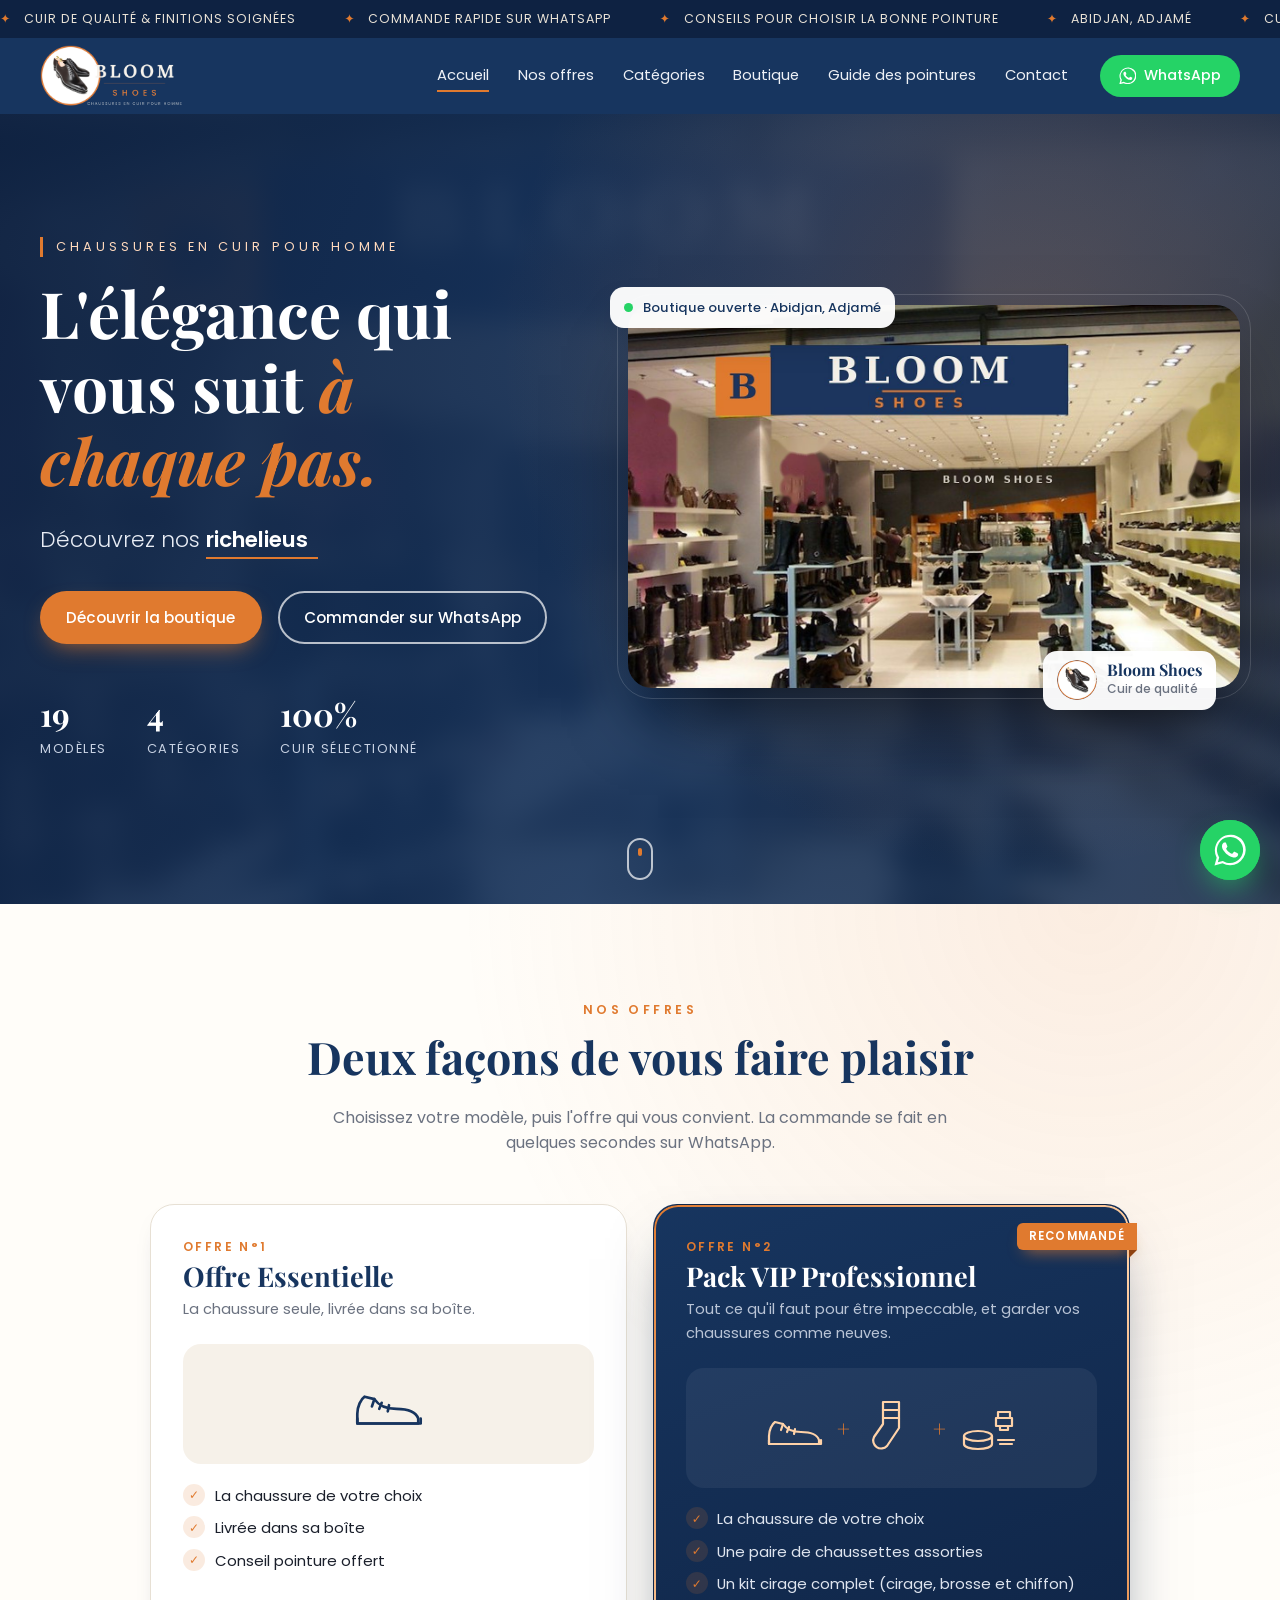
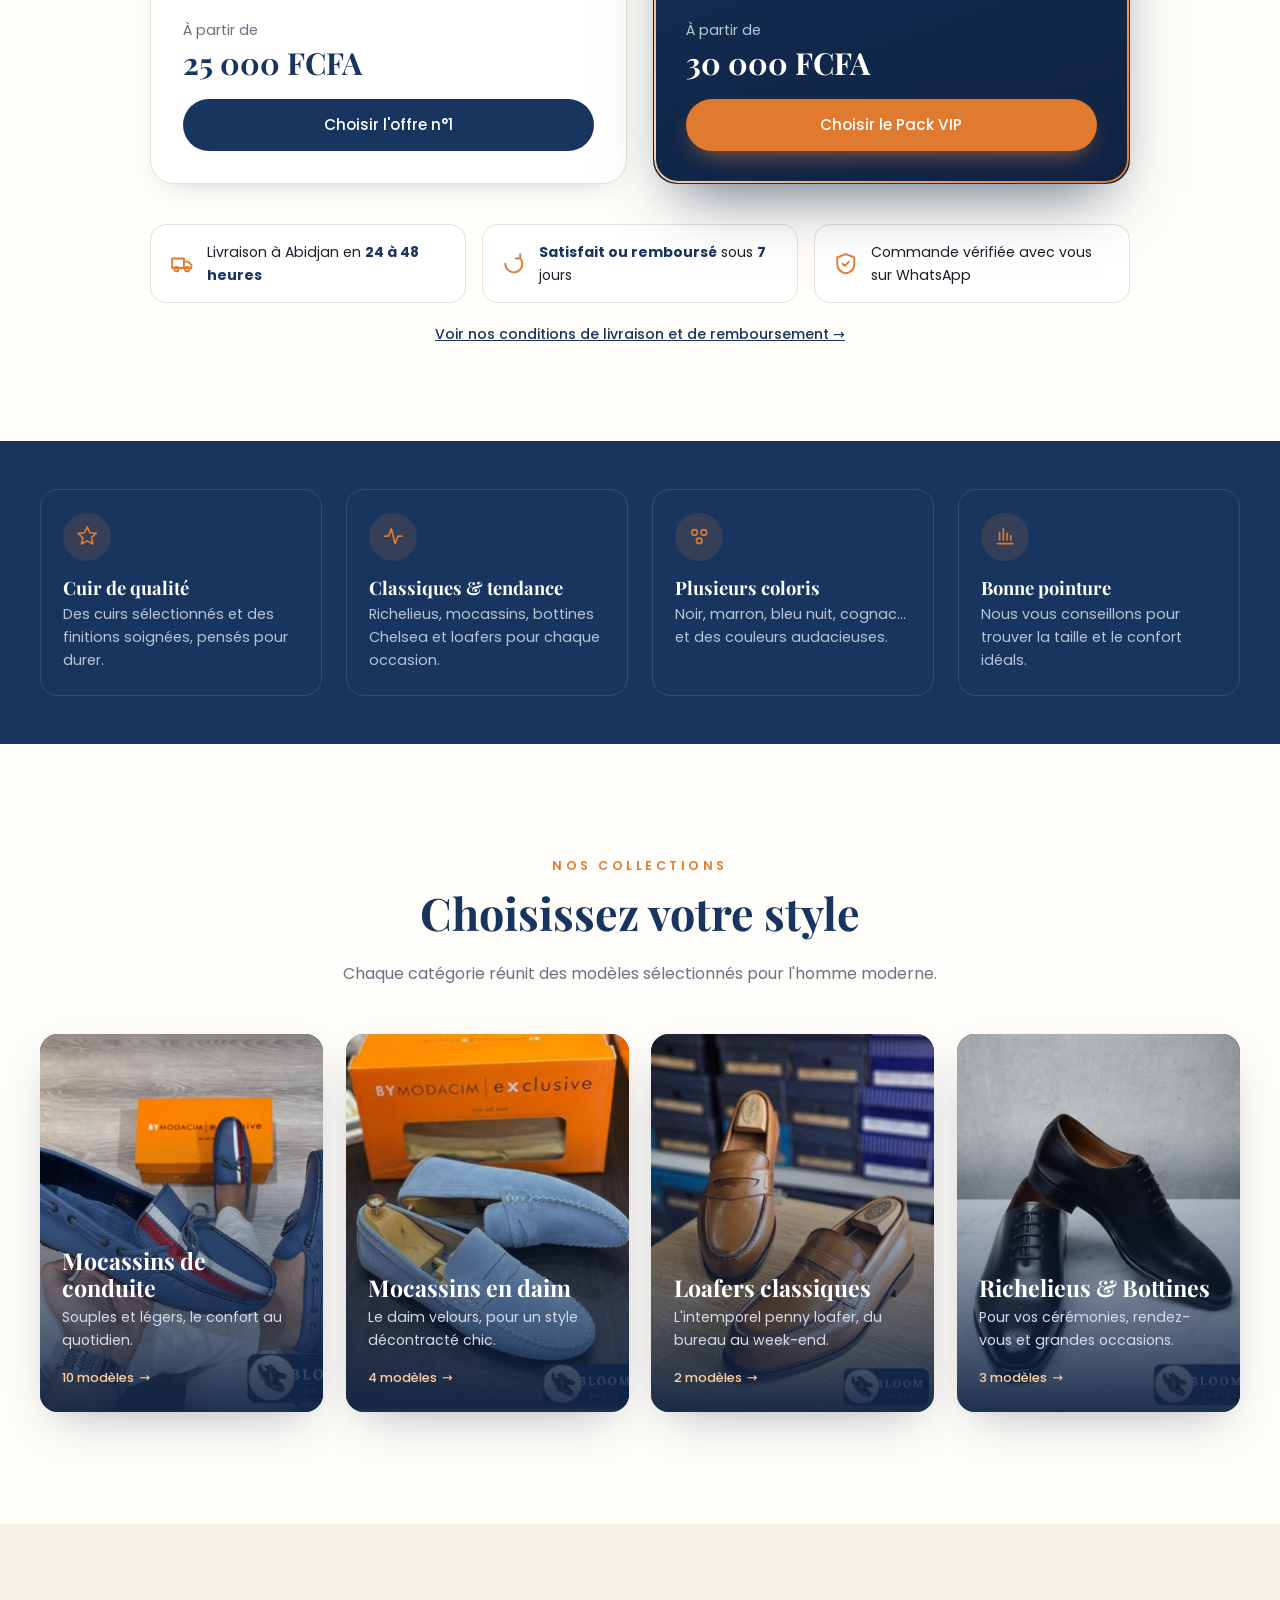
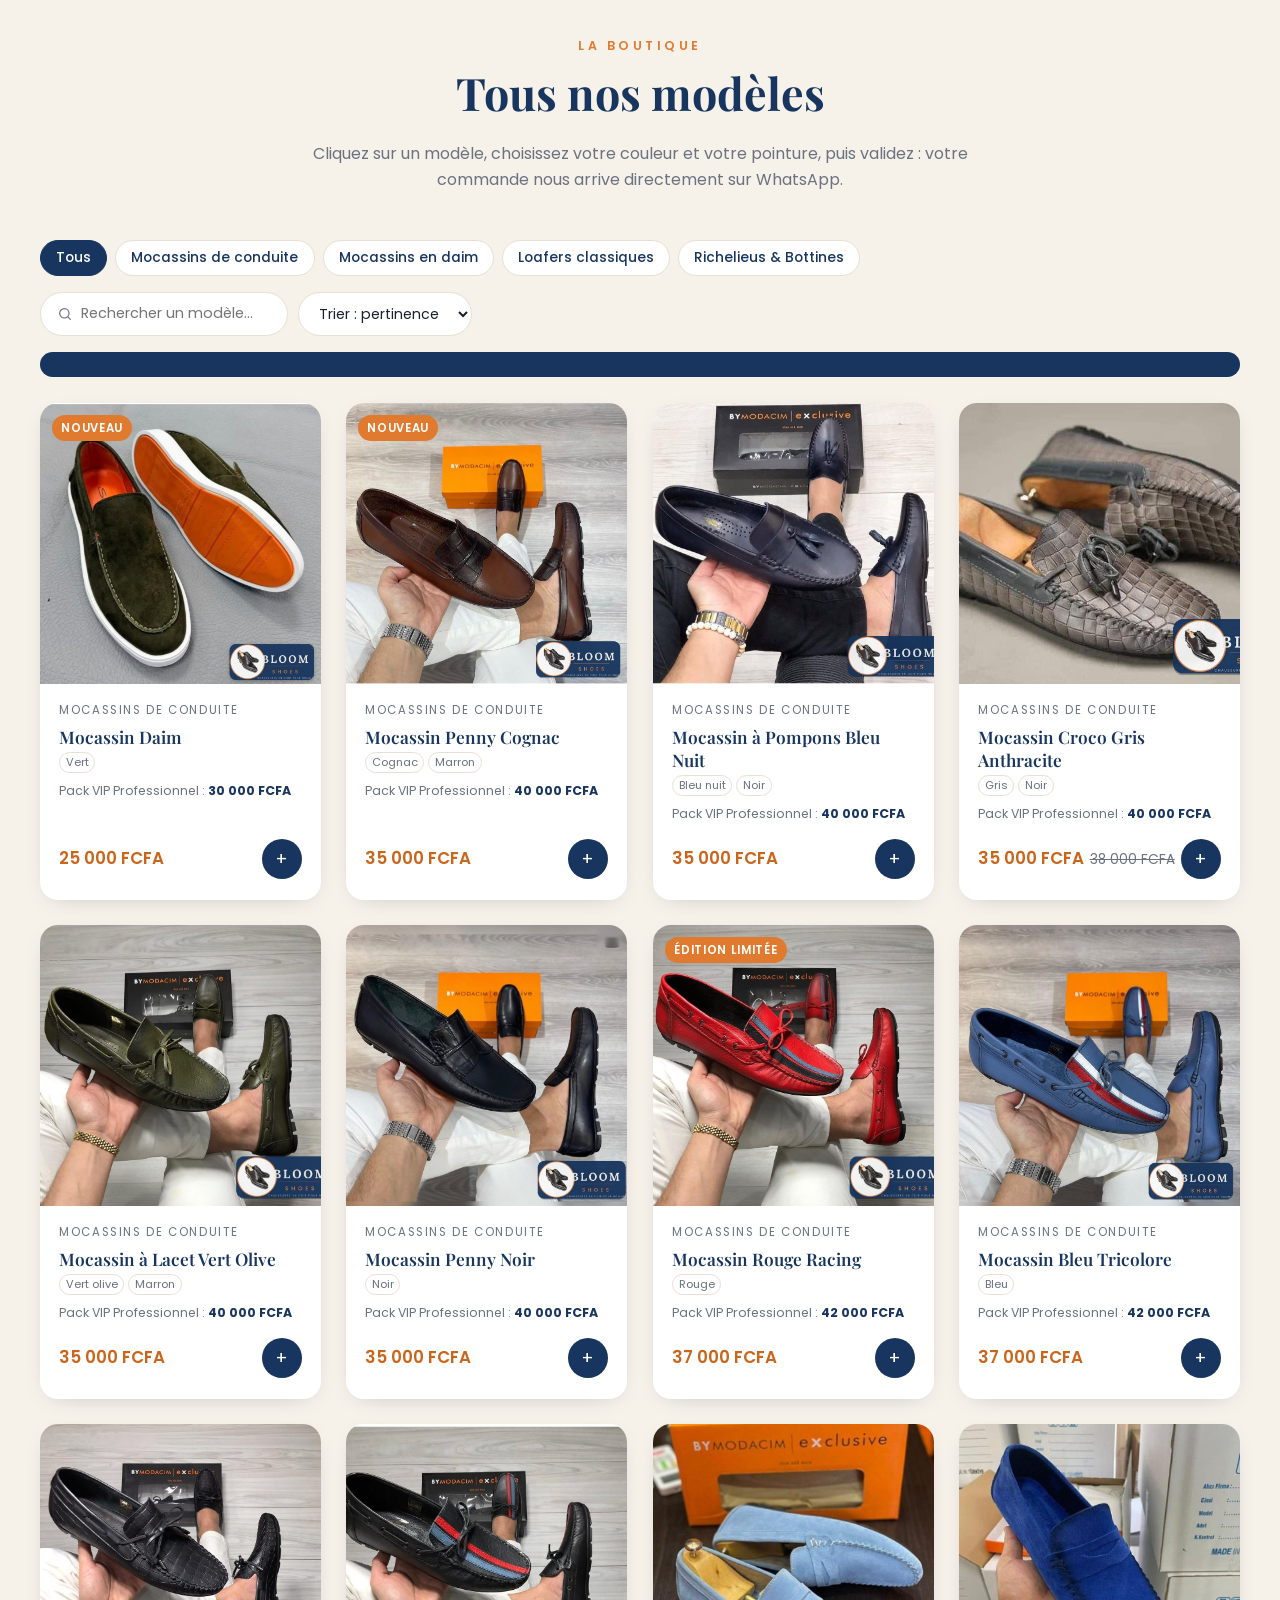
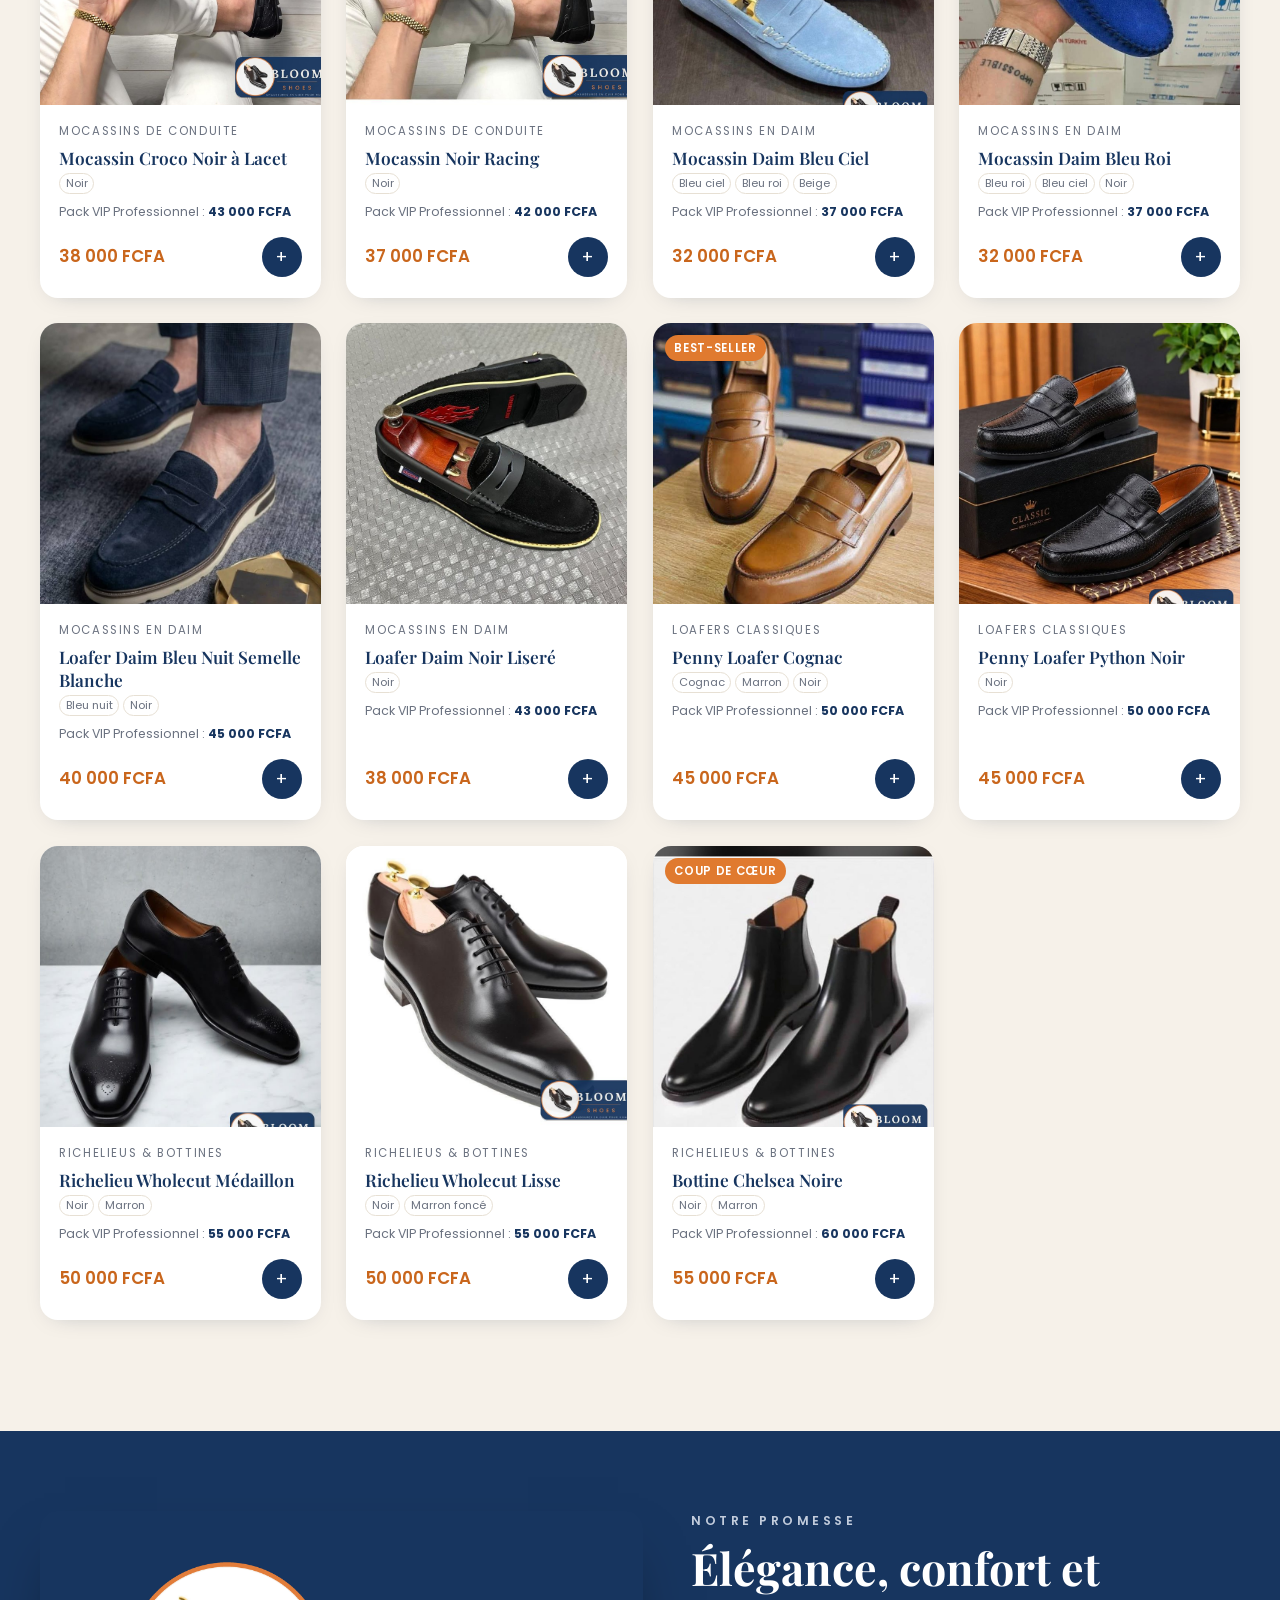
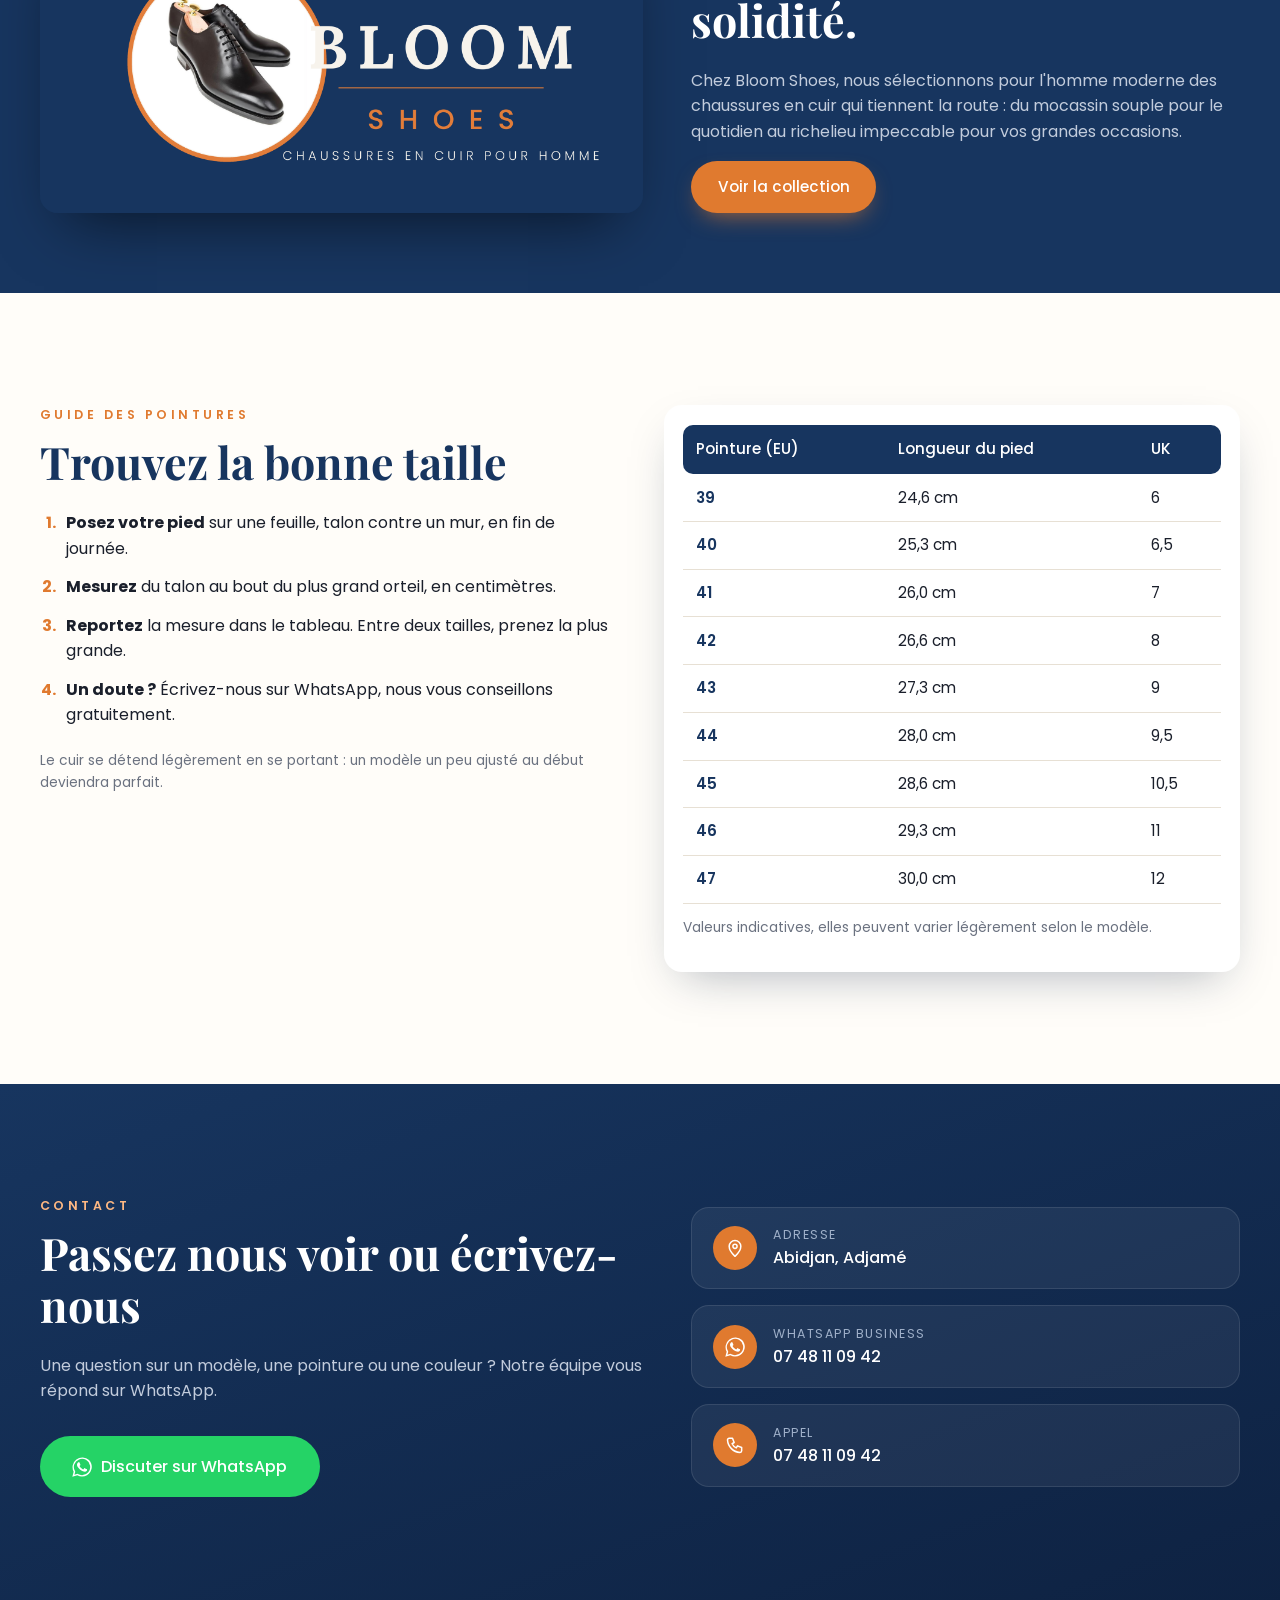
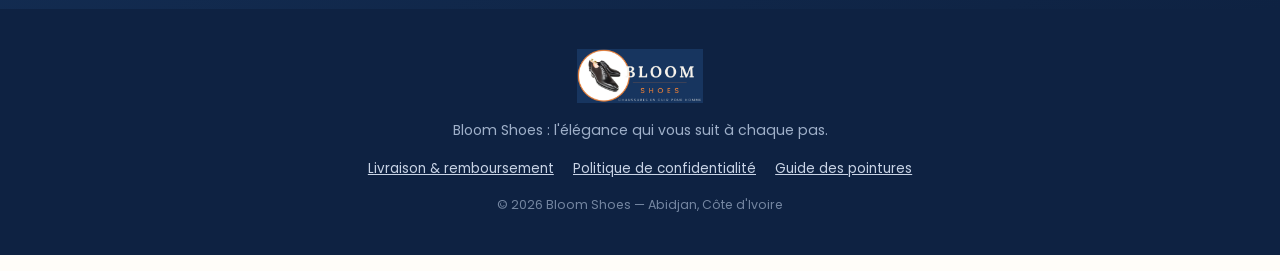
==== commit a2044a54: "Catalogue toujours à jour (anti-cache), confirmation « EN LIGNE » après publication, chargement des " ====
--- a/index.html
+++ b/index.html
@@ -11,6 +11,7 @@
   <meta property="og:image" content="images/site/partage.jpg">
   <meta property="og:type" content="website">
   <link rel="icon" type="image/png" href="images/site/favicon.png">
+  <link rel="preload" as="image" href="images/site/vitrine.jpg" fetchpriority="high">
   <link rel="preconnect" href="https://fonts.googleapis.com">
   <link rel="preconnect" href="https://fonts.gstatic.com" crossorigin>
   <link href="https://fonts.googleapis.com/css2?family=Playfair+Display:wght@600;700;800&family=Poppins:wght@300;400;500;600&display=swap" rel="stylesheet">
@@ -318,7 +319,9 @@
     <symbol id="i-wa" viewBox="0 0 24 24"><path fill="currentColor" stroke="none" d="M17.5 14.4c-.3-.1-1.8-.9-2-1-.3-.1-.5-.1-.7.1-.2.3-.8 1-.9 1.2-.2.2-.3.2-.6.1-.3-.1-1.3-.5-2.4-1.5-.9-.8-1.5-1.8-1.7-2.1-.2-.3 0-.5.1-.6l.4-.5c.2-.2.2-.3.3-.5.1-.2 0-.4 0-.5l-.9-2.2c-.2-.6-.5-.5-.7-.5h-.6c-.2 0-.5.1-.8.4-.3.3-1 1-1 2.5s1.1 2.9 1.2 3.1c.1.2 2.1 3.2 5.1 4.5.7.3 1.3.5 1.7.6.7.2 1.4.2 1.9.1.6-.1 1.8-.7 2-1.4.2-.7.2-1.3.2-1.4-.1-.2-.3-.3-.6-.4zM12 21.8c-1.8 0-3.5-.5-5-1.4l-.4-.2-3.7 1 1-3.6-.2-.4A9.8 9.8 0 1112 21.8zm8.4-18.2A11.8 11.8 0 002 17.8L.4 23.6l6-1.6A11.8 11.8 0 0023.8 12c0-3.2-1.2-6.1-3.4-8.4z"/></symbol>
   </svg>
 
-  <script src="data/catalogue.js"></script>
+  <script>/* Charge toujours la dernière version du catalogue (au plus 1 minute de retard), sans attendre le cache du navigateur */
+  document.write('<script src="data/catalogue.js?t=' + Math.floor(Date.now() / 60000) + '"><\/script>');</script>
+  <script src="assets/js/tracking.js"></script>
   <script src="assets/js/app.js"></script>
 </body>
 </html>
--- a/assets/css/style.css
+++ b/assets/css/style.css
@@ -347,6 +347,15 @@
   .exit{place-items:center;padding:16px}
 }
 
+/* Bandeau cookies */
+.consent{position:fixed;left:50%;bottom:16px;translate:-50% 0;z-index:130;width:min(720px,calc(100% - 32px));background:var(--navy-900);color:#dfe5ef;border-radius:18px;padding:1rem 1.2rem;display:flex;gap:1rem;align-items:center;box-shadow:0 20px 45px -15px rgba(0,0,0,.6);animation:pop .4s}
+.consent p{margin:0;font-size:.85rem;line-height:1.45}
+.consent a{color:#ffb983}
+.consent div{display:flex;gap:.5rem;flex:none}
+.consent .btn{padding:.6em 1.2em;font-size:.85rem}
+.consent__no{background:transparent;color:#dfe5ef;border-color:rgba(255,255,255,.35)}
+@media (max-width:600px){.consent{flex-direction:column;align-items:stretch;bottom:12px}.consent div .btn{flex:1}}
+
 /* Responsive */
 @media (max-width:980px){
   .hero__grid{grid-template-columns:1fr;gap:2.5rem;padding:2.5rem 0 4.5rem}
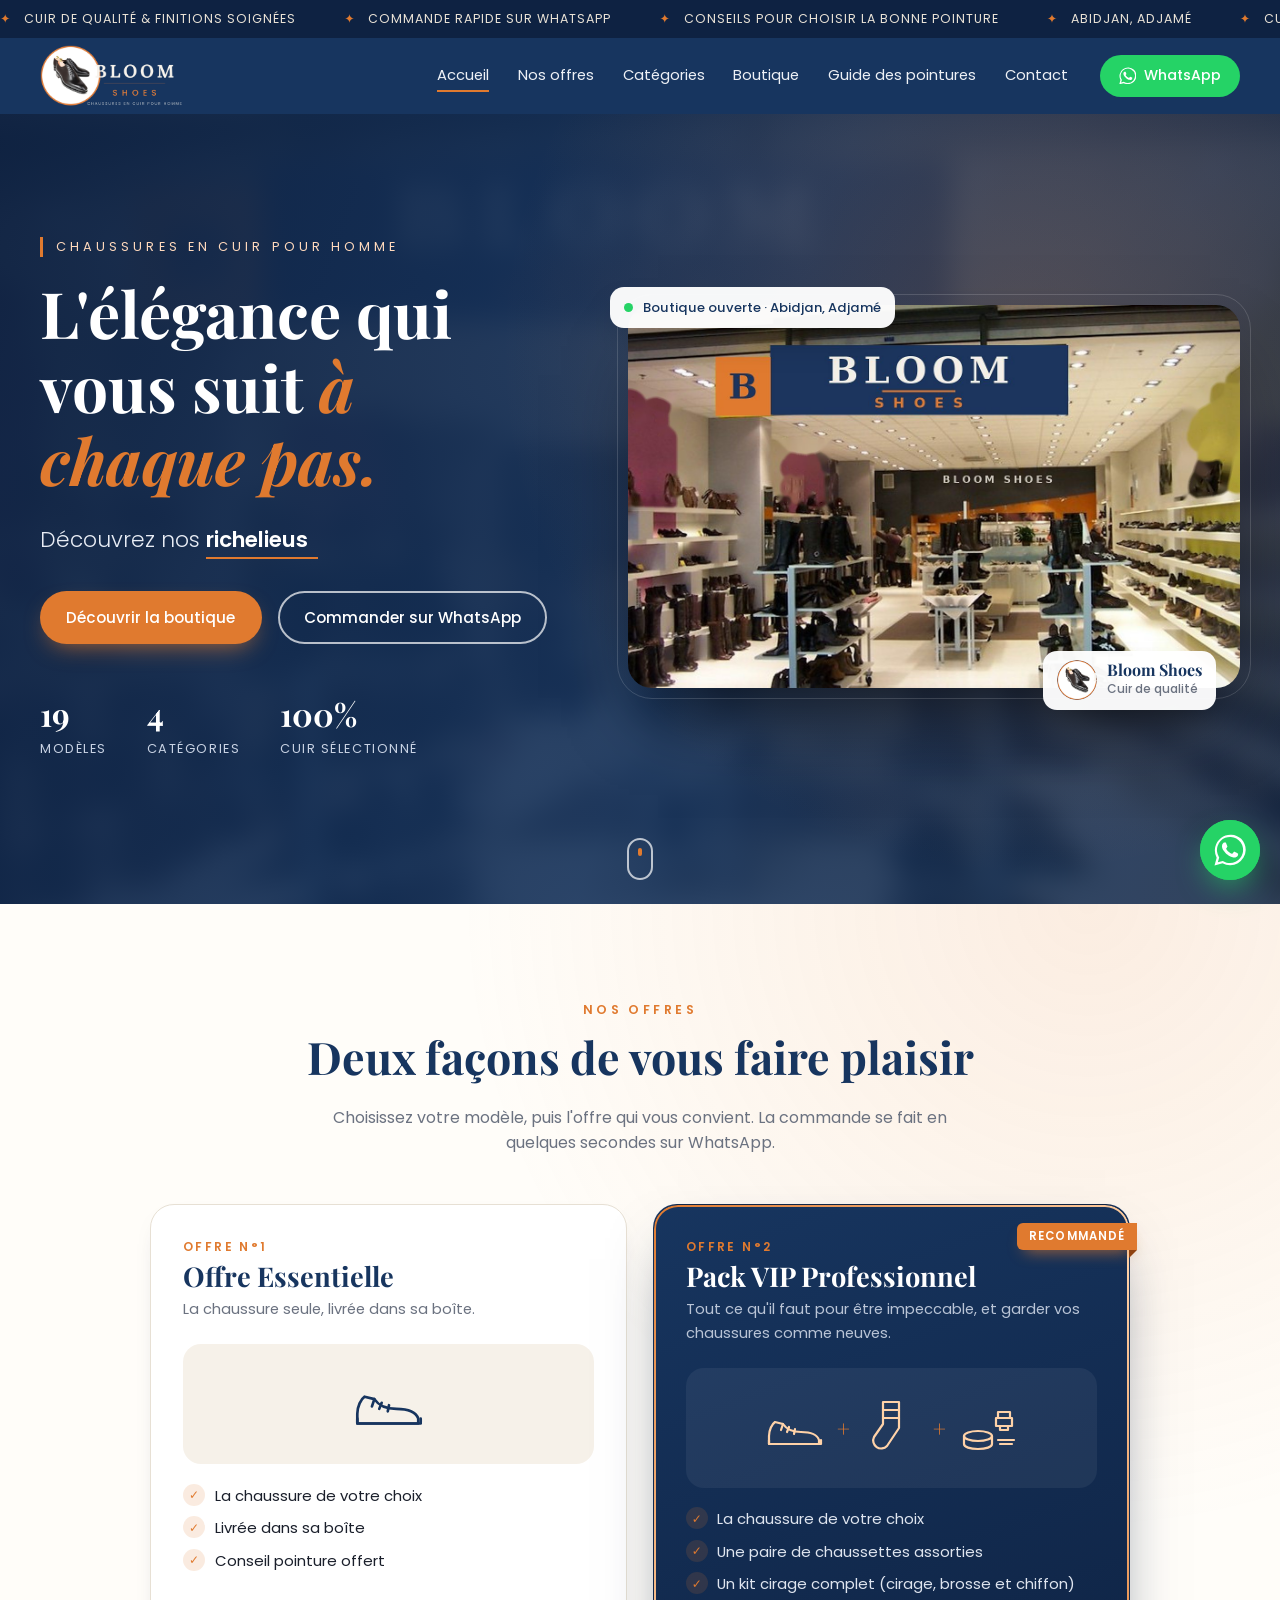
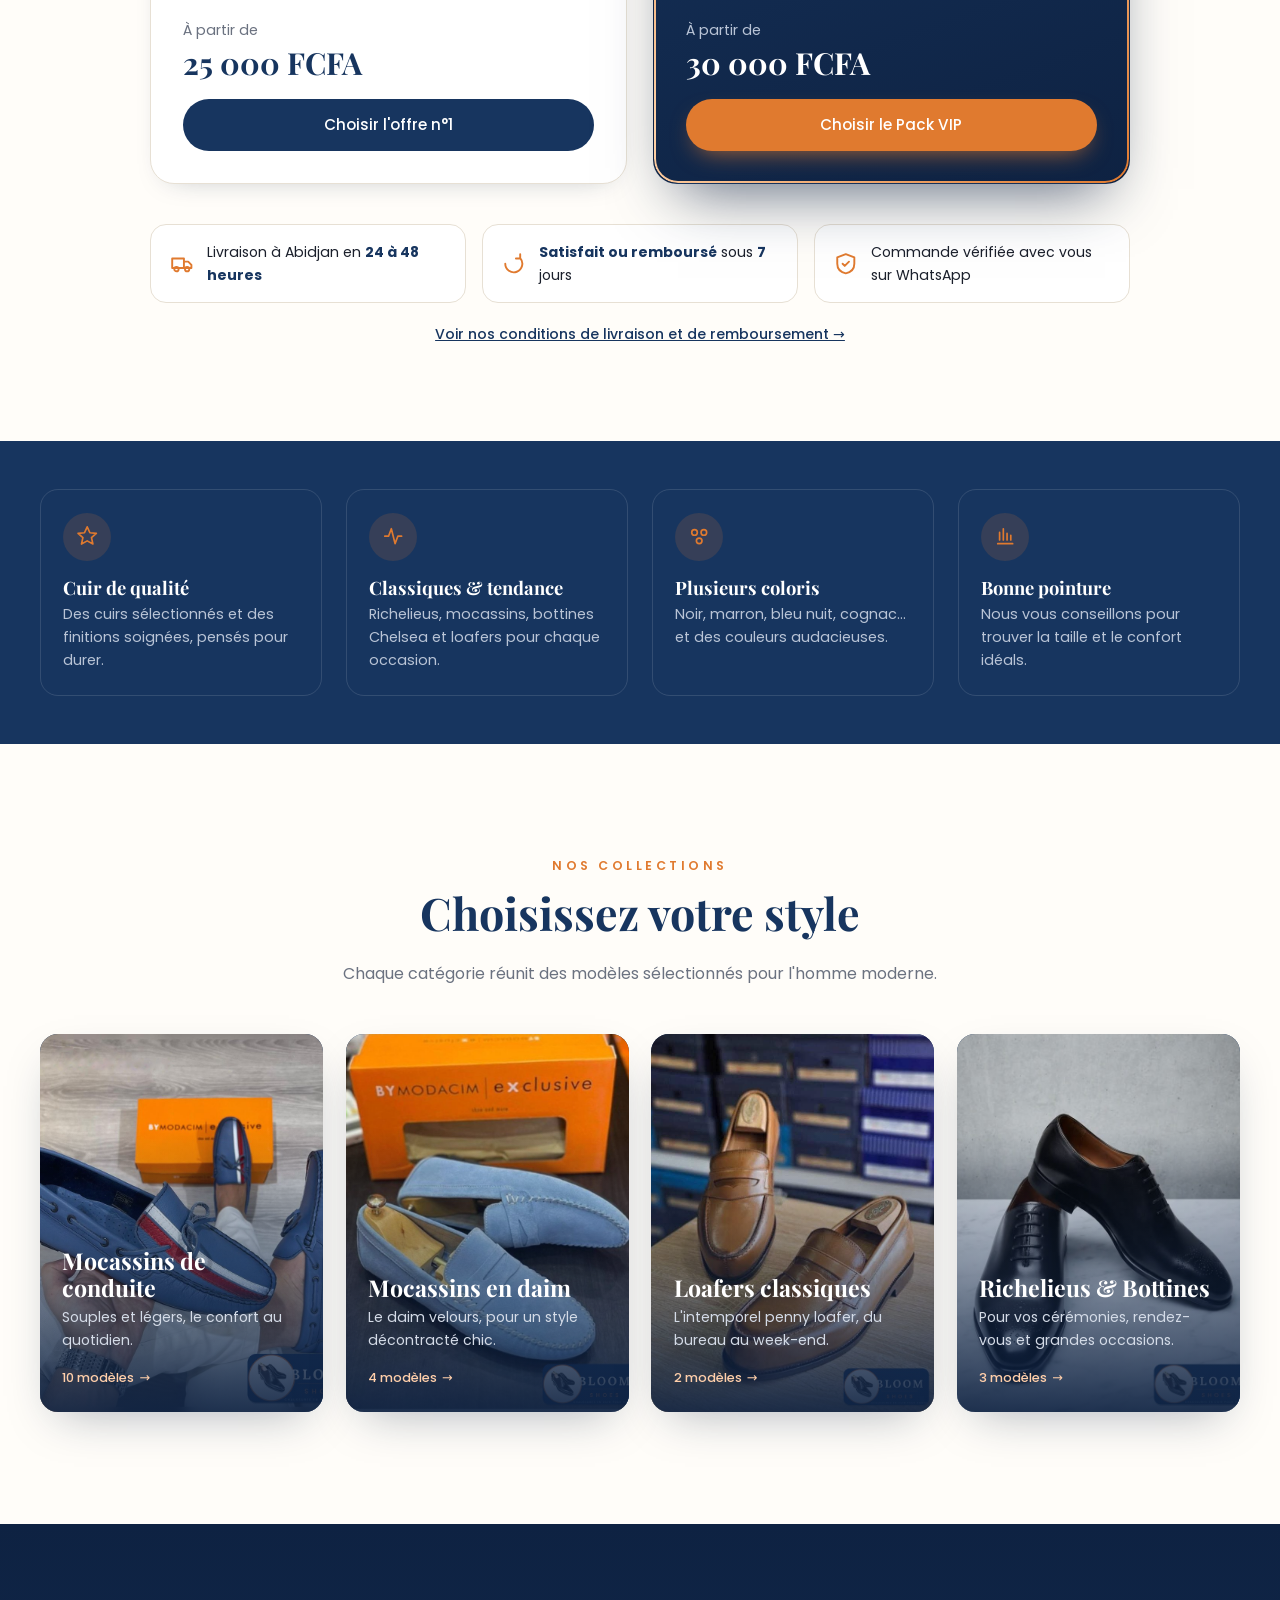
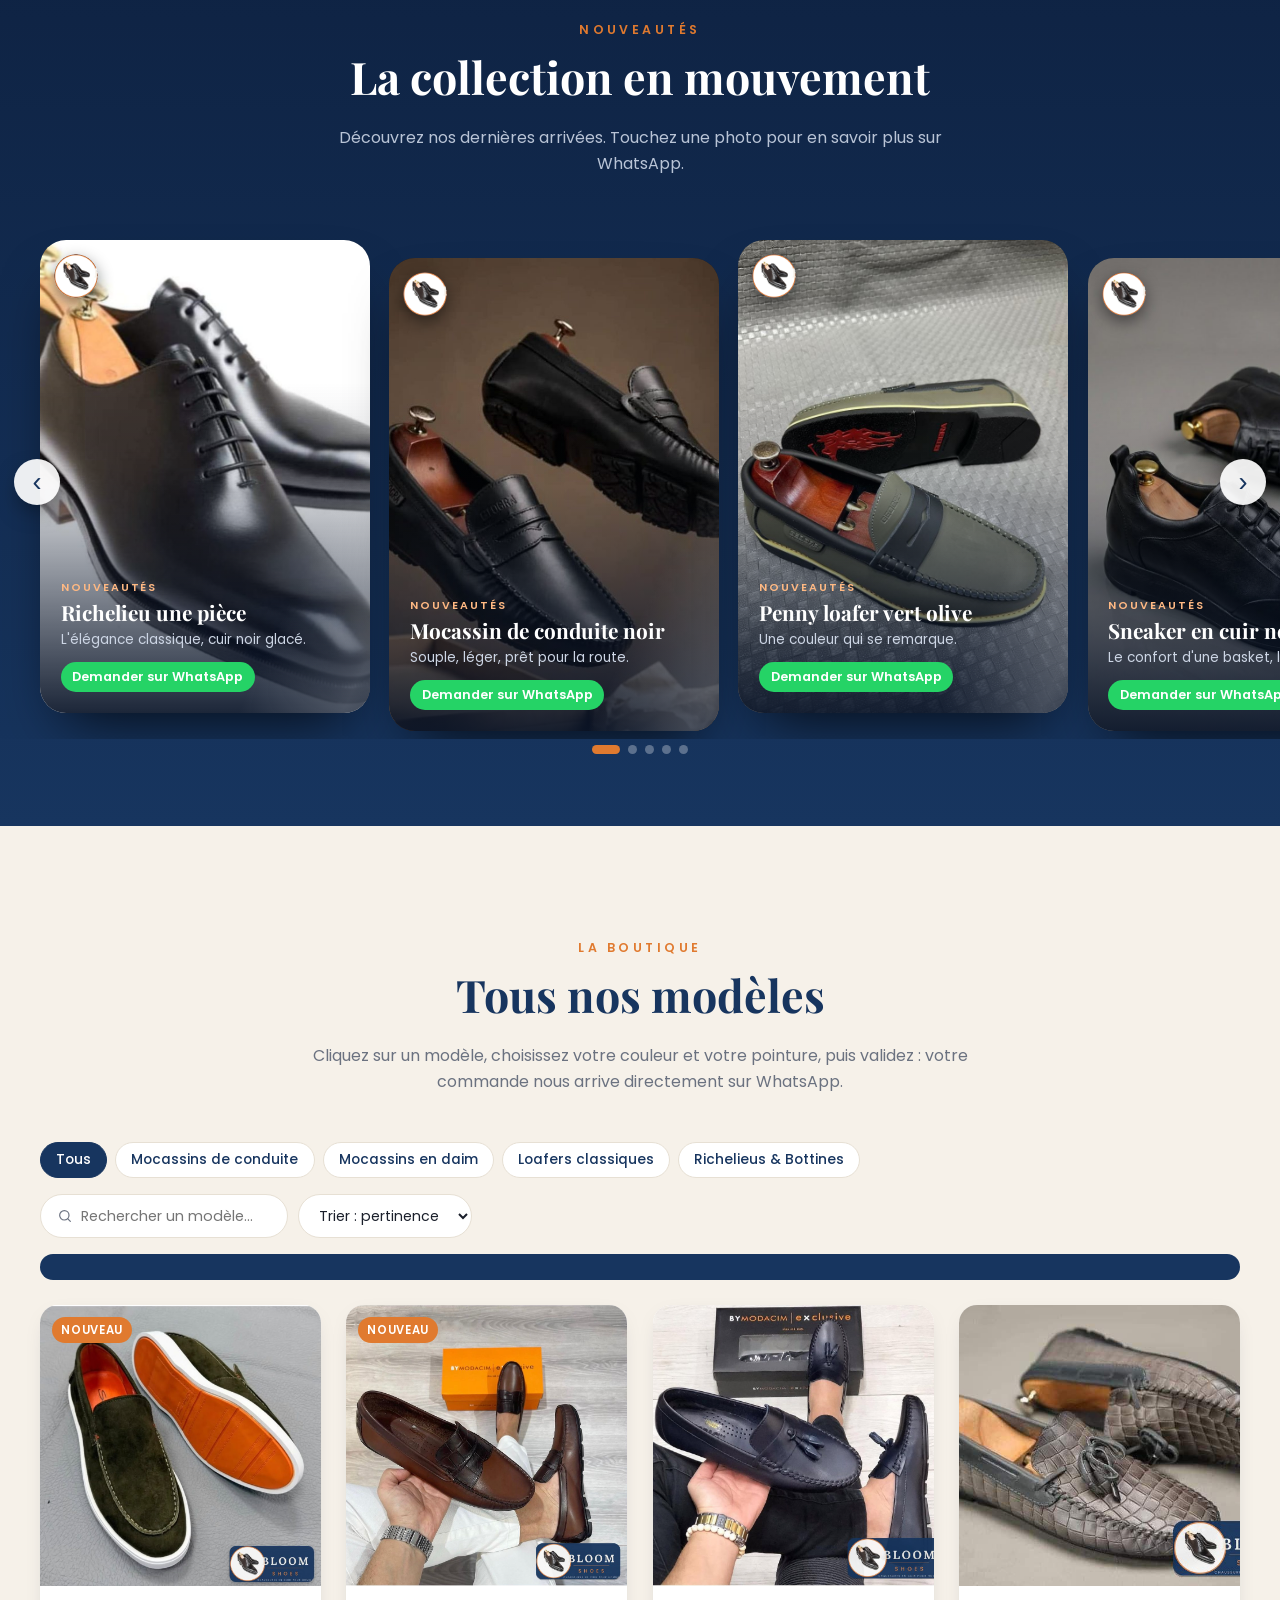
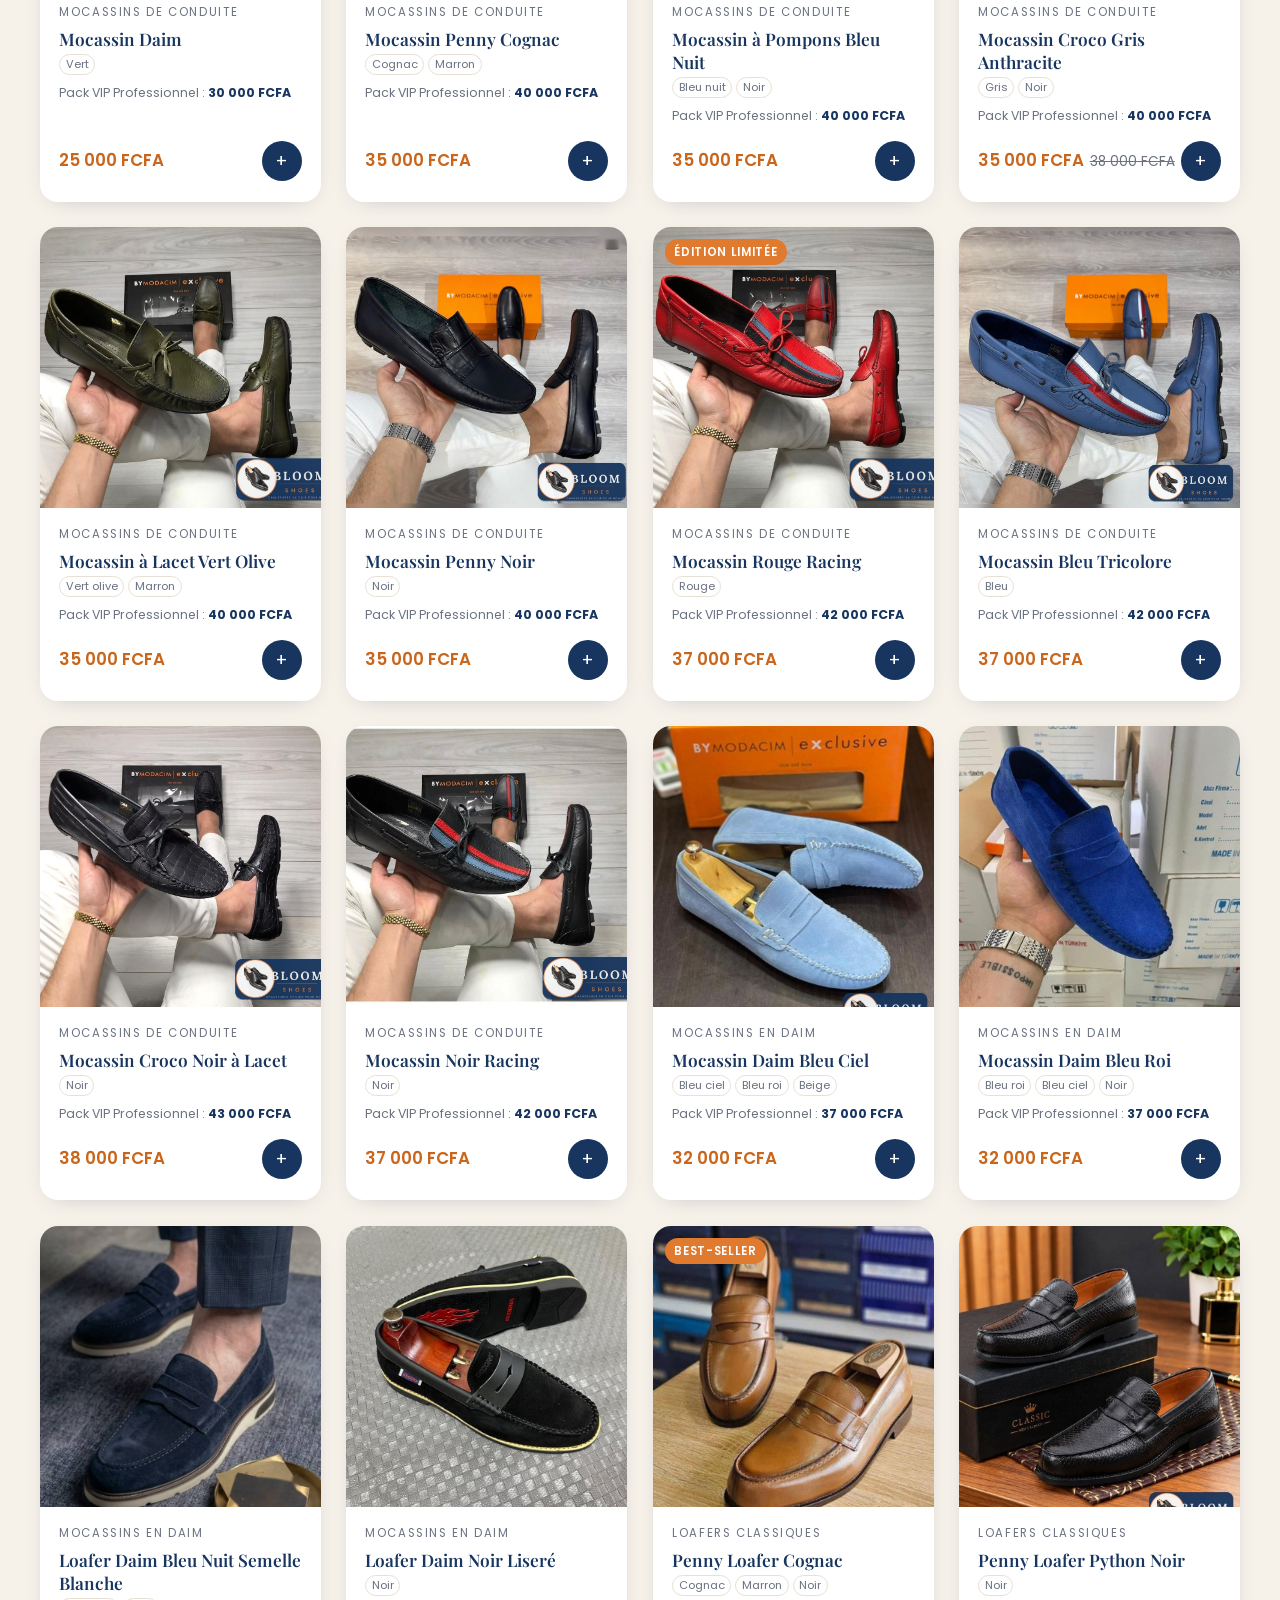
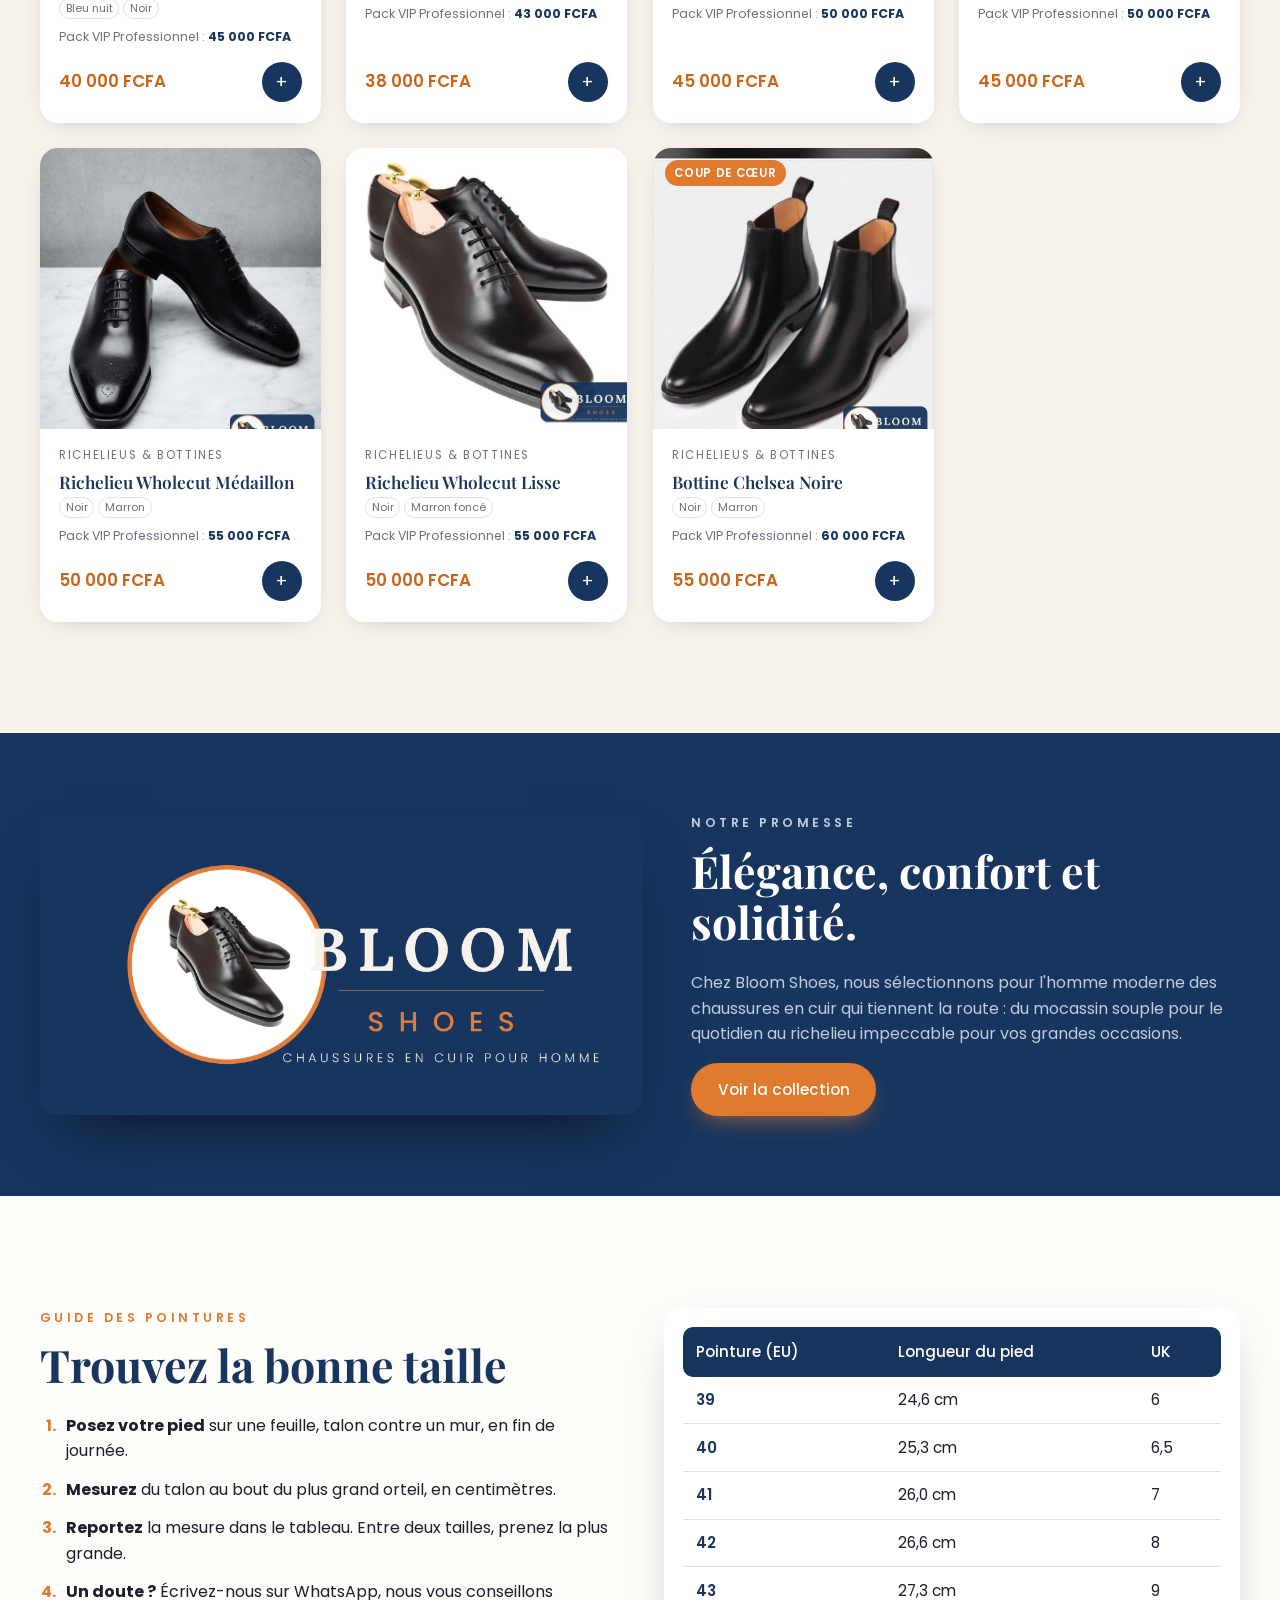
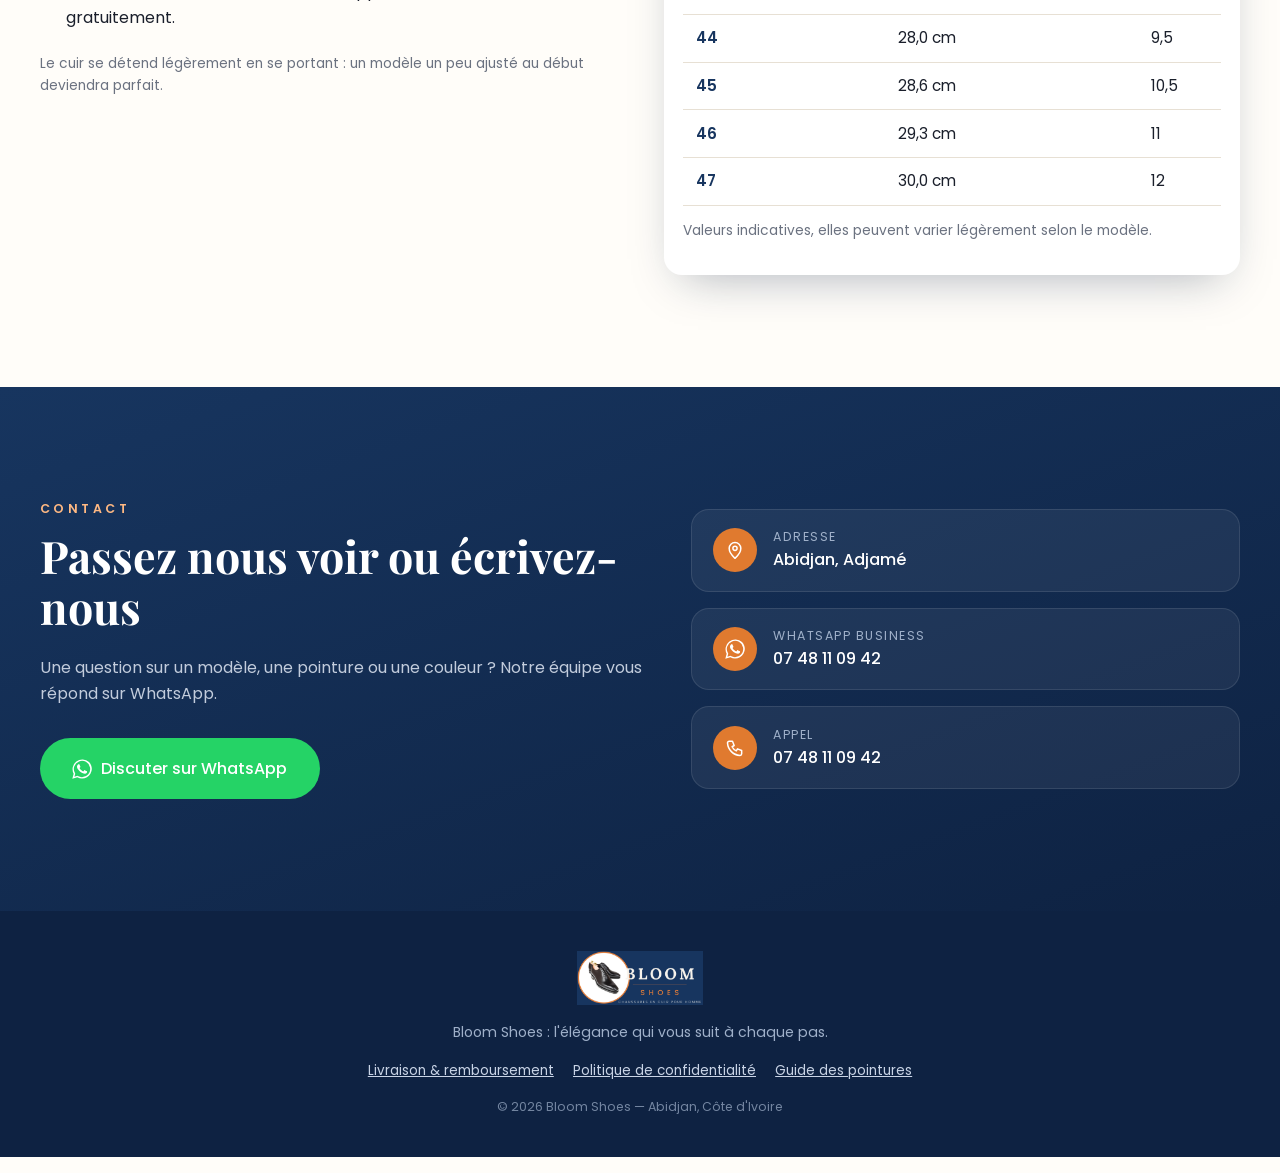
==== commit 71cae62c: "Section « La collection en mouvement » : photos animées, mini-vidéos et gestion dans l'administratio" ====
--- a/index.html
+++ b/index.html
@@ -142,6 +142,23 @@
       </div>
     </section>
 
+    <!-- VITRINE ANIMEE -->
+    <section class="reel" id="vitrine" hidden>
+      <div class="container">
+        <div class="section__head reveal">
+          <p class="eyebrow" id="reel-eyebrow">Nouveautés</p>
+          <h2 id="reel-titre">La collection en mouvement</h2>
+          <p class="section__lead" id="reel-texte"></p>
+        </div>
+      </div>
+      <div class="reel__wrap">
+        <div class="reel__track" id="reel-track" tabindex="0" aria-label="Collection en mouvement"></div>
+        <button class="reel__nav reel__nav--prev" id="reel-prev" aria-label="Précédent">‹</button>
+        <button class="reel__nav reel__nav--next" id="reel-next" aria-label="Suivant">›</button>
+      </div>
+      <div class="reel__dots" id="reel-dots"></div>
+    </section>
+
     <!-- BOUTIQUE -->
     <section class="section section--cream" id="boutique">
       <div class="container">
--- a/assets/css/style.css
+++ b/assets/css/style.css
@@ -249,6 +249,40 @@
 
 .preview-banner{position:sticky;top:0;z-index:60;background:var(--orange);color:#fff;text-align:center;font-size:.85rem;padding:.5rem}
 .preview-banner a{font-weight:600}
+
+/* Collection animée */
+.reel{padding:clamp(3.5rem,8vw,6rem) 0 clamp(3rem,6vw,4.5rem);background:linear-gradient(180deg,var(--navy-900) 0%,var(--navy) 100%);color:#dfe5ef;overflow:hidden}
+.reel[hidden]{display:none}
+.reel h2{color:#fff}
+.reel .section__lead{color:#b9c4d6}
+.reel__wrap{position:relative}
+.reel__track{display:flex;gap:1.2rem;overflow-x:auto;scroll-snap-type:x mandatory;scroll-behavior:smooth;padding:1rem max(16px,calc((100% - 1200px)/2)) 1.6rem;scrollbar-width:none;outline:0}
+.reel__track::-webkit-scrollbar{display:none}
+.reel__item{position:relative;flex:0 0 clamp(250px,26vw,330px);aspect-ratio:3/4.3;border-radius:26px;overflow:hidden;scroll-snap-align:center;background:#0b1a33;box-shadow:0 30px 60px -25px rgba(0,0,0,.8);cursor:pointer;border:0;padding:0;color:#fff;text-align:left;font:inherit;transition:transform .5s cubic-bezier(.2,.8,.2,1)}
+.reel__item:nth-child(even){transform:translateY(18px)}
+.reel__item:hover{transform:translateY(-8px)}
+.reel__media{position:absolute;inset:0;width:100%;height:100%;object-fit:cover;animation:reelZoom 12s ease-in-out infinite alternate}
+.reel__item:nth-child(2n) .reel__media{animation-name:reelZoomB;animation-duration:14s}
+.reel__item:nth-child(3n) .reel__media{animation-duration:16s}
+@keyframes reelZoom{from{transform:scale(1.04) translate(0,0)}to{transform:scale(1.2) translate(-3%,-2%)}}
+@keyframes reelZoomB{from{transform:scale(1.2) translate(3%,2%)}to{transform:scale(1.04) translate(0,0)}}
+.reel__item::before{content:"";position:absolute;inset:0;z-index:1;background:linear-gradient(0deg,rgba(9,20,40,.92) 0%,rgba(9,20,40,.1) 52%,transparent 70%)}
+.reel__item::after{content:"";position:absolute;inset:0;z-index:2;pointer-events:none;background:linear-gradient(115deg,transparent 40%,rgba(255,255,255,.2) 50%,transparent 60%);background-size:250% 100%;animation:shine 7s ease-in-out infinite}
+.reel__item:nth-child(2n)::after{animation-delay:-3s}
+.reel__cap{position:absolute;left:0;right:0;bottom:0;z-index:3;padding:1.3rem}
+.reel__cap small{display:inline-block;font-size:.68rem;font-weight:600;letter-spacing:.18em;text-transform:uppercase;color:#ffb983;margin-bottom:.3rem}
+.reel__cap h3{color:#fff;font-size:1.3rem;margin:0 0 .25rem}
+.reel__cap p{margin:0;font-size:.85rem;color:#cdd6e5}
+.reel__cap .go{display:inline-flex;gap:.4rem;margin-top:.7rem;font-size:.8rem;font-weight:600;color:#fff;background:var(--wa);padding:.4em .9em;border-radius:999px}
+.reel__logo{position:absolute;top:14px;left:14px;z-index:3;width:44px;height:44px;border-radius:50%;box-shadow:0 6px 16px rgba(0,0,0,.45)}
+.reel__play{position:absolute;top:14px;right:14px;z-index:3;font-size:.68rem;font-weight:600;letter-spacing:.1em;text-transform:uppercase;background:rgba(0,0,0,.5);backdrop-filter:blur(4px);padding:.35em .8em;border-radius:999px}
+.reel__nav{position:absolute;top:50%;translate:0 -50%;z-index:5;width:46px;height:46px;border-radius:50%;border:0;background:rgba(255,255,255,.92);color:var(--navy);font-size:1.7rem;line-height:1;cursor:pointer;box-shadow:0 10px 25px -8px rgba(0,0,0,.6);transition:transform .25s,background .25s}
+.reel__nav:hover{background:var(--orange);color:#fff;transform:scale(1.08)}
+.reel__nav--prev{left:14px}.reel__nav--next{right:14px}
+.reel__dots{display:flex;gap:.5rem;justify-content:center;margin-top:.4rem}
+.reel__dots button{width:9px;height:9px;border-radius:999px;border:0;padding:0;background:rgba(255,255,255,.3);cursor:pointer;transition:all .3s}
+.reel__dots button.is-on{width:28px;background:var(--orange)}
+@media (max-width:760px){.reel__nav{display:none}.reel__item{flex-basis:72vw}}
 
 /* Offres */
 .offres{padding:clamp(4rem,8vw,6rem) 0;background:radial-gradient(circle at 85% 0%,rgba(224,122,47,.12),transparent 40%),var(--ivory)}
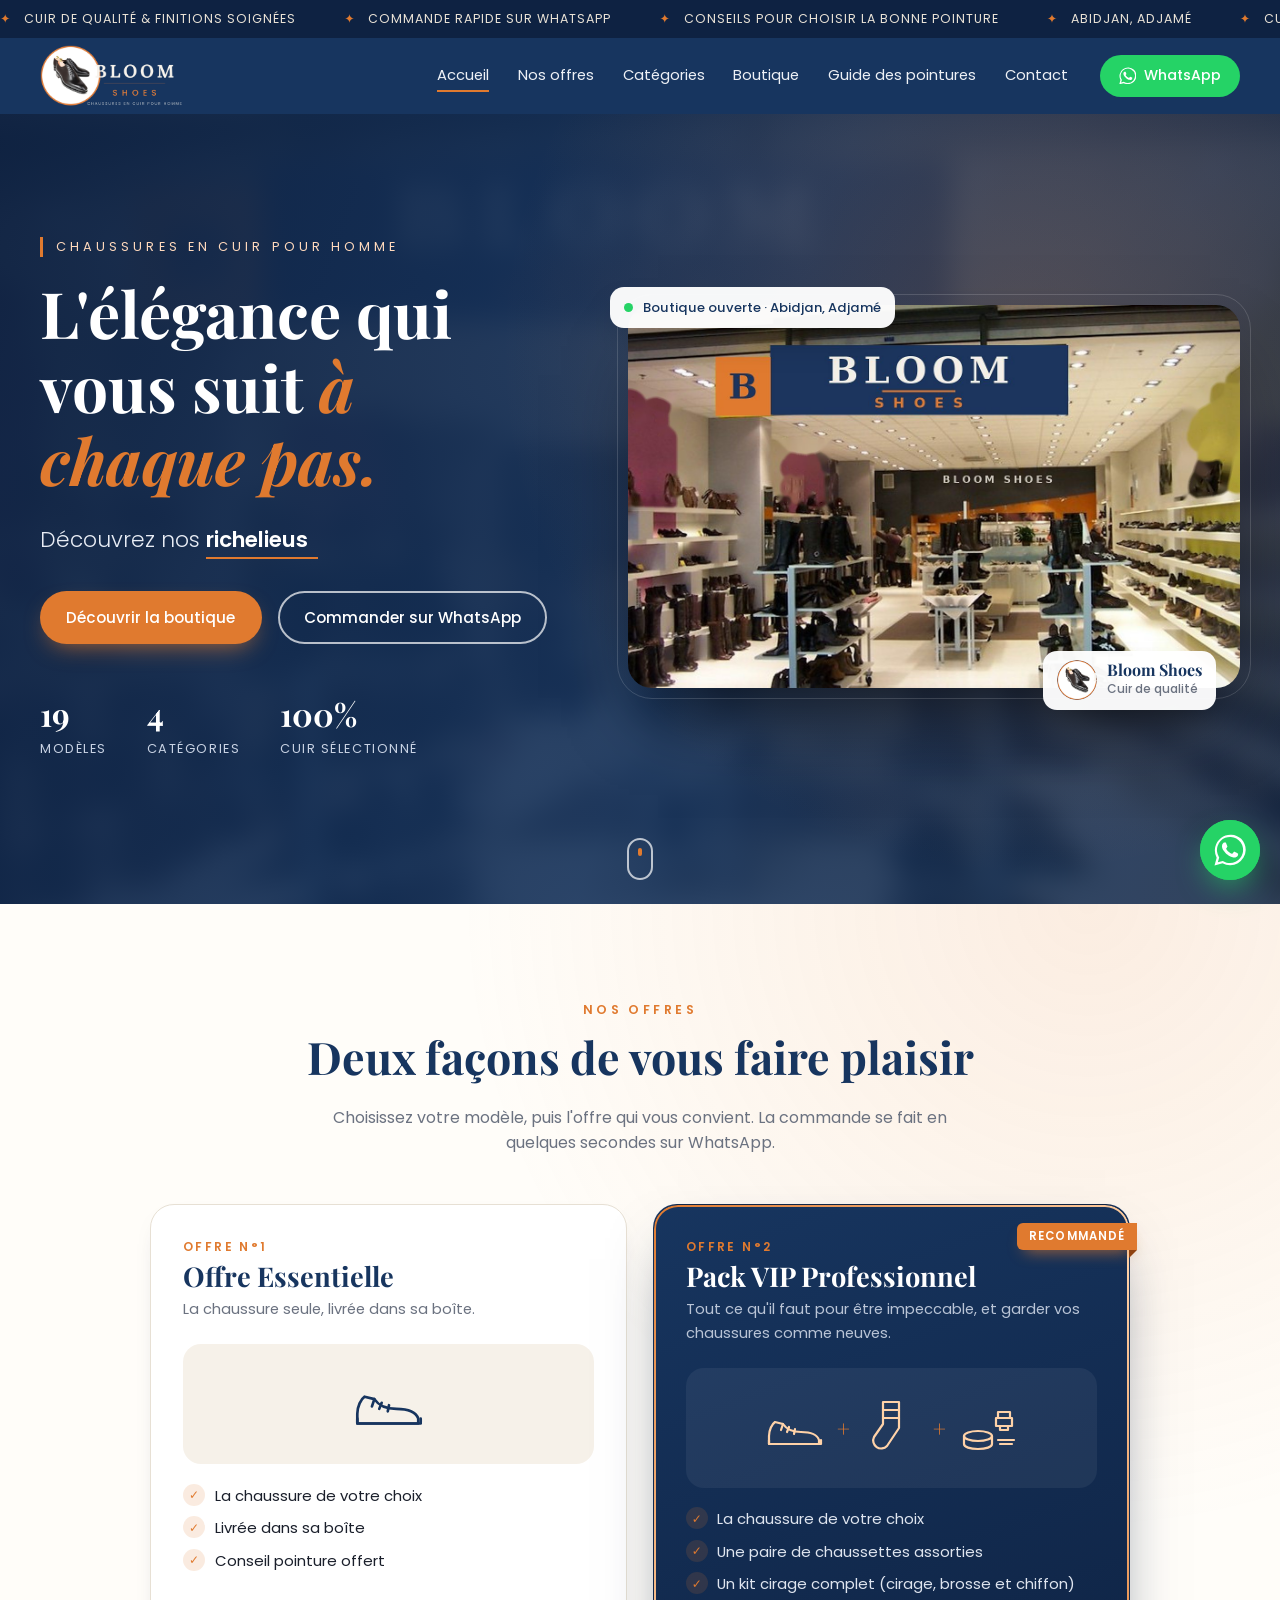
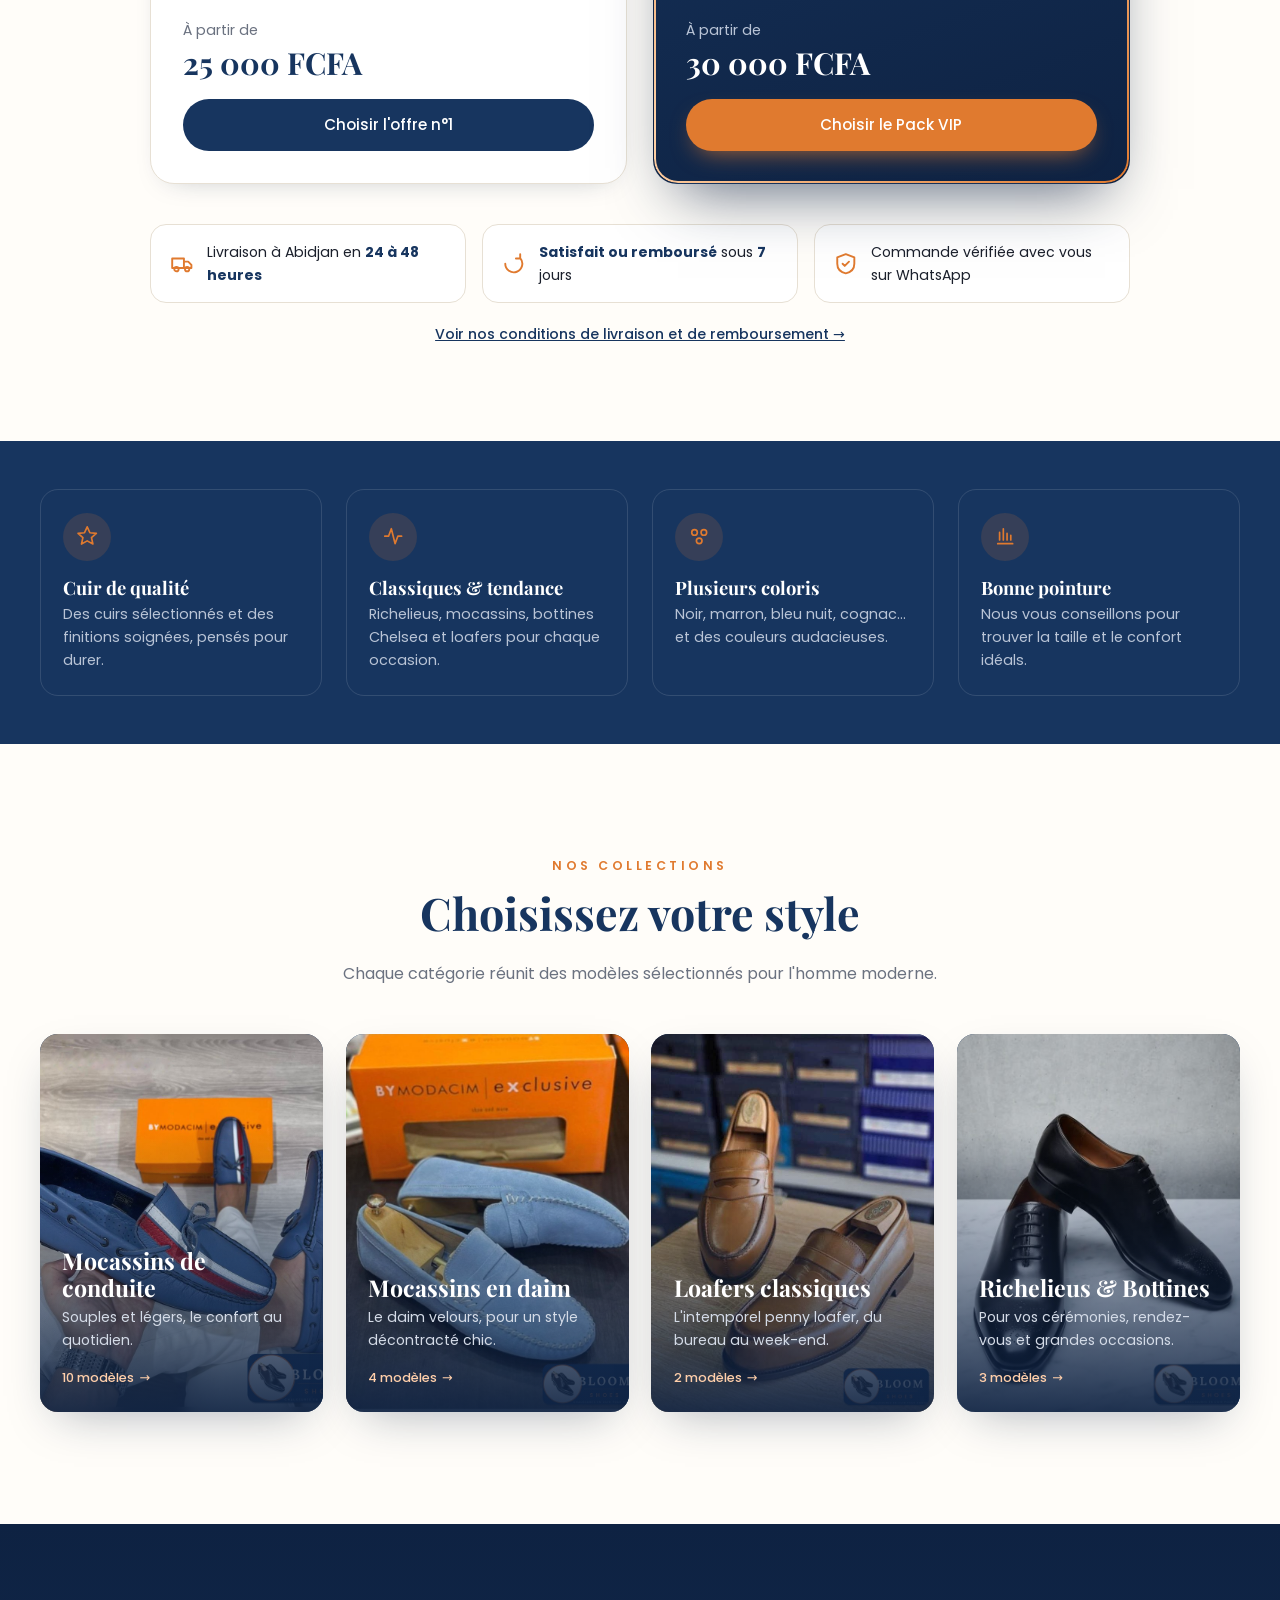
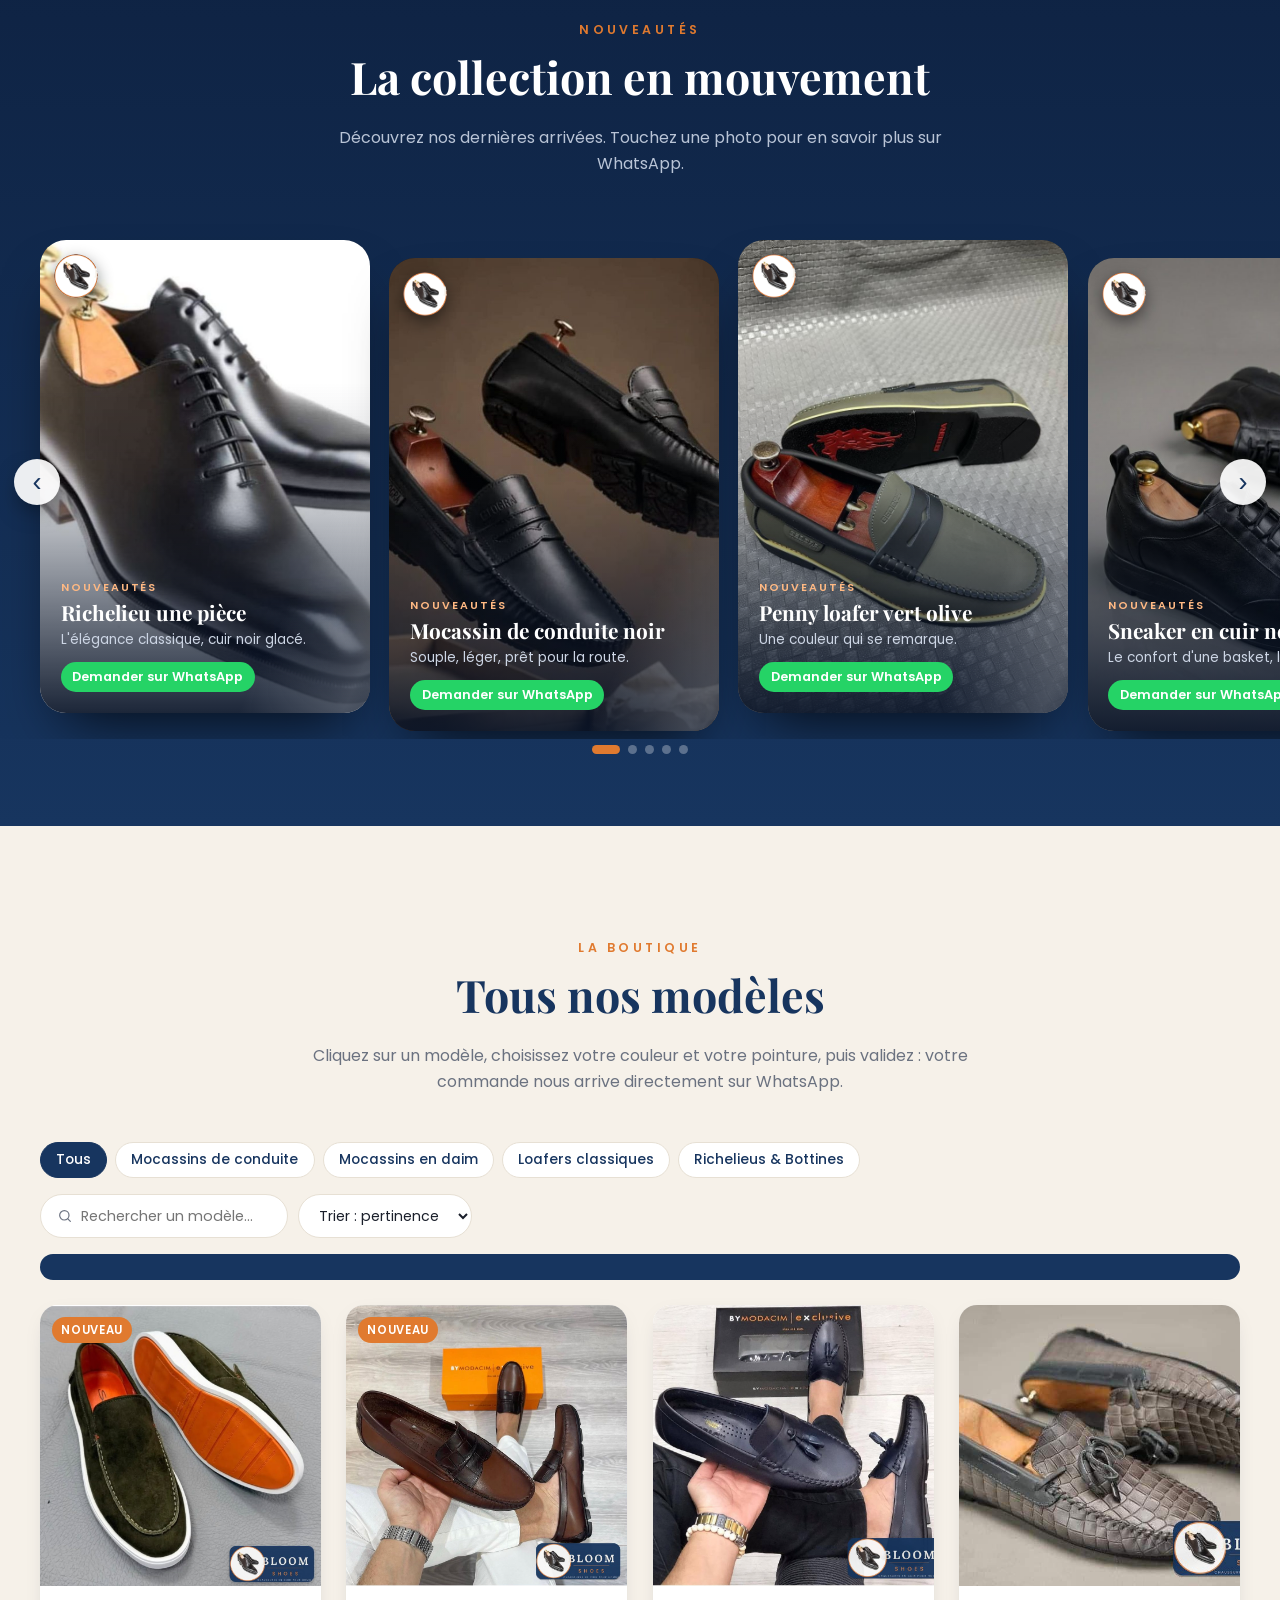
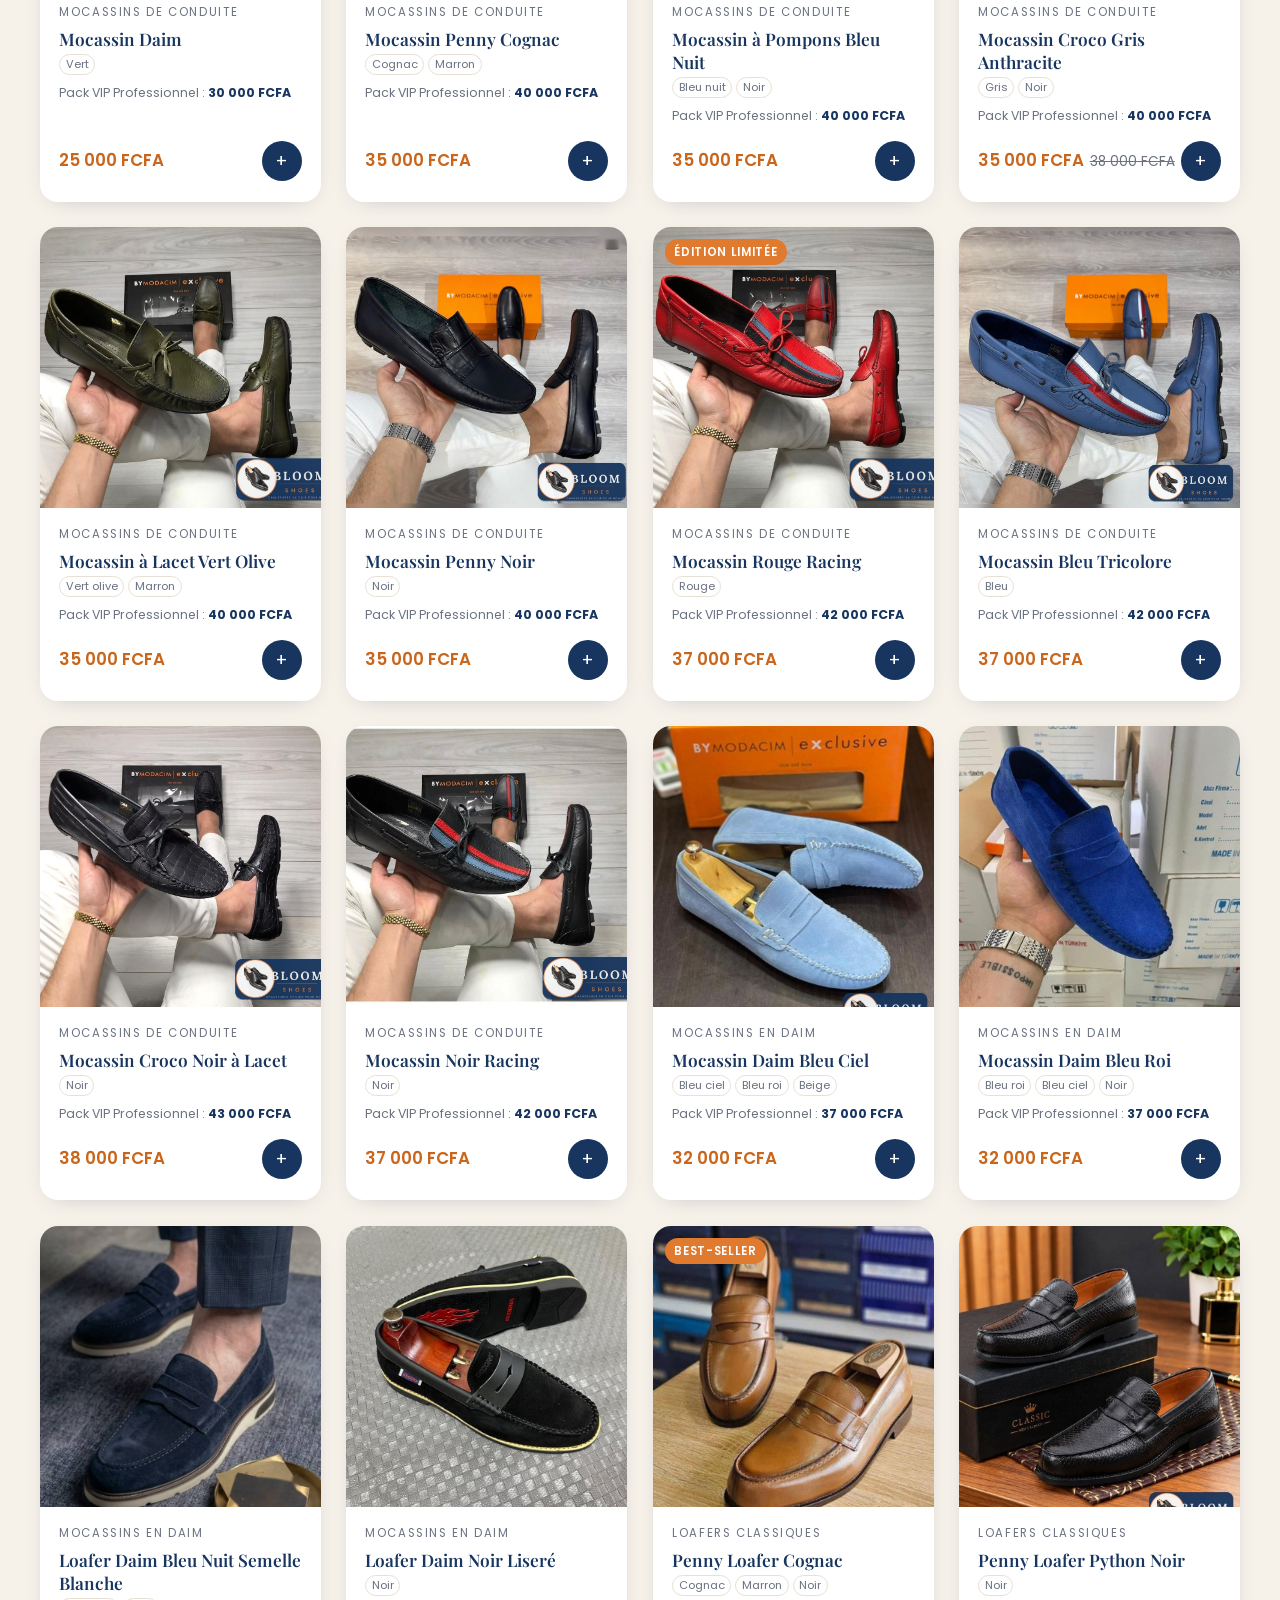
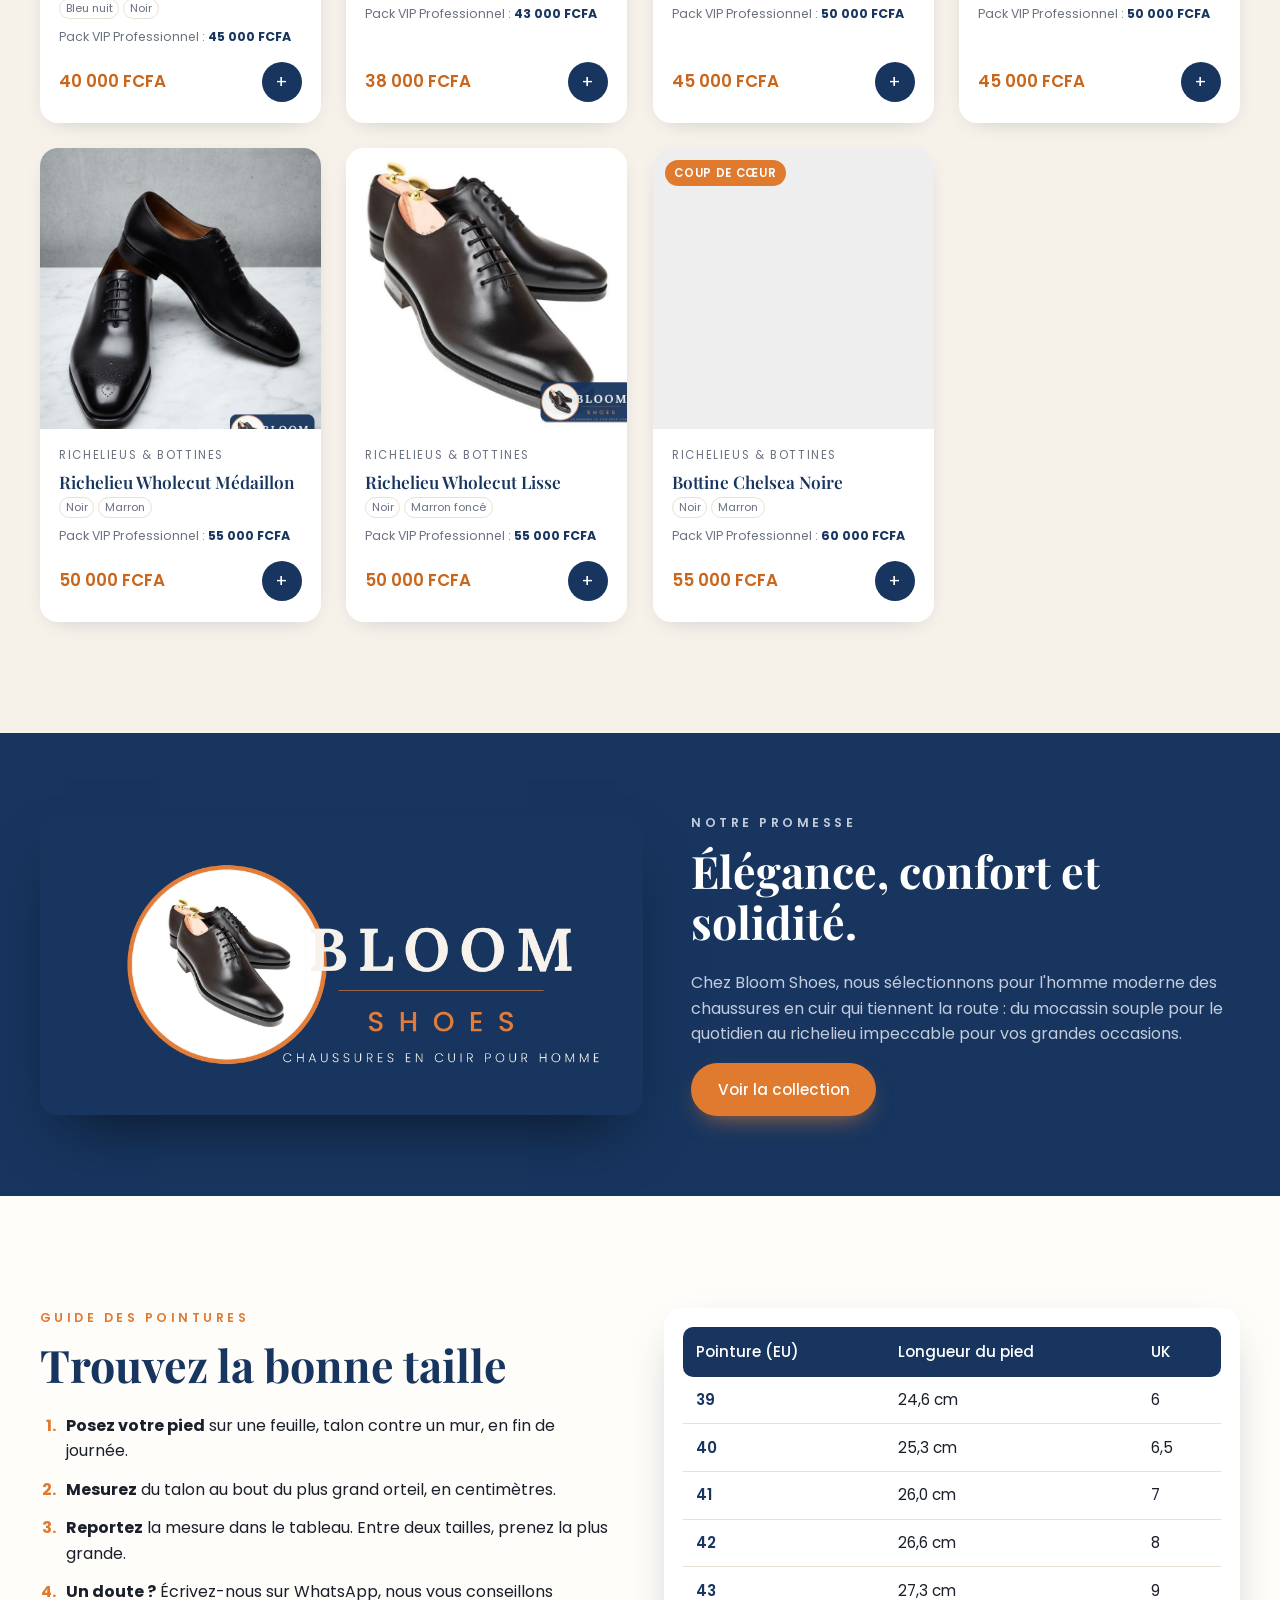
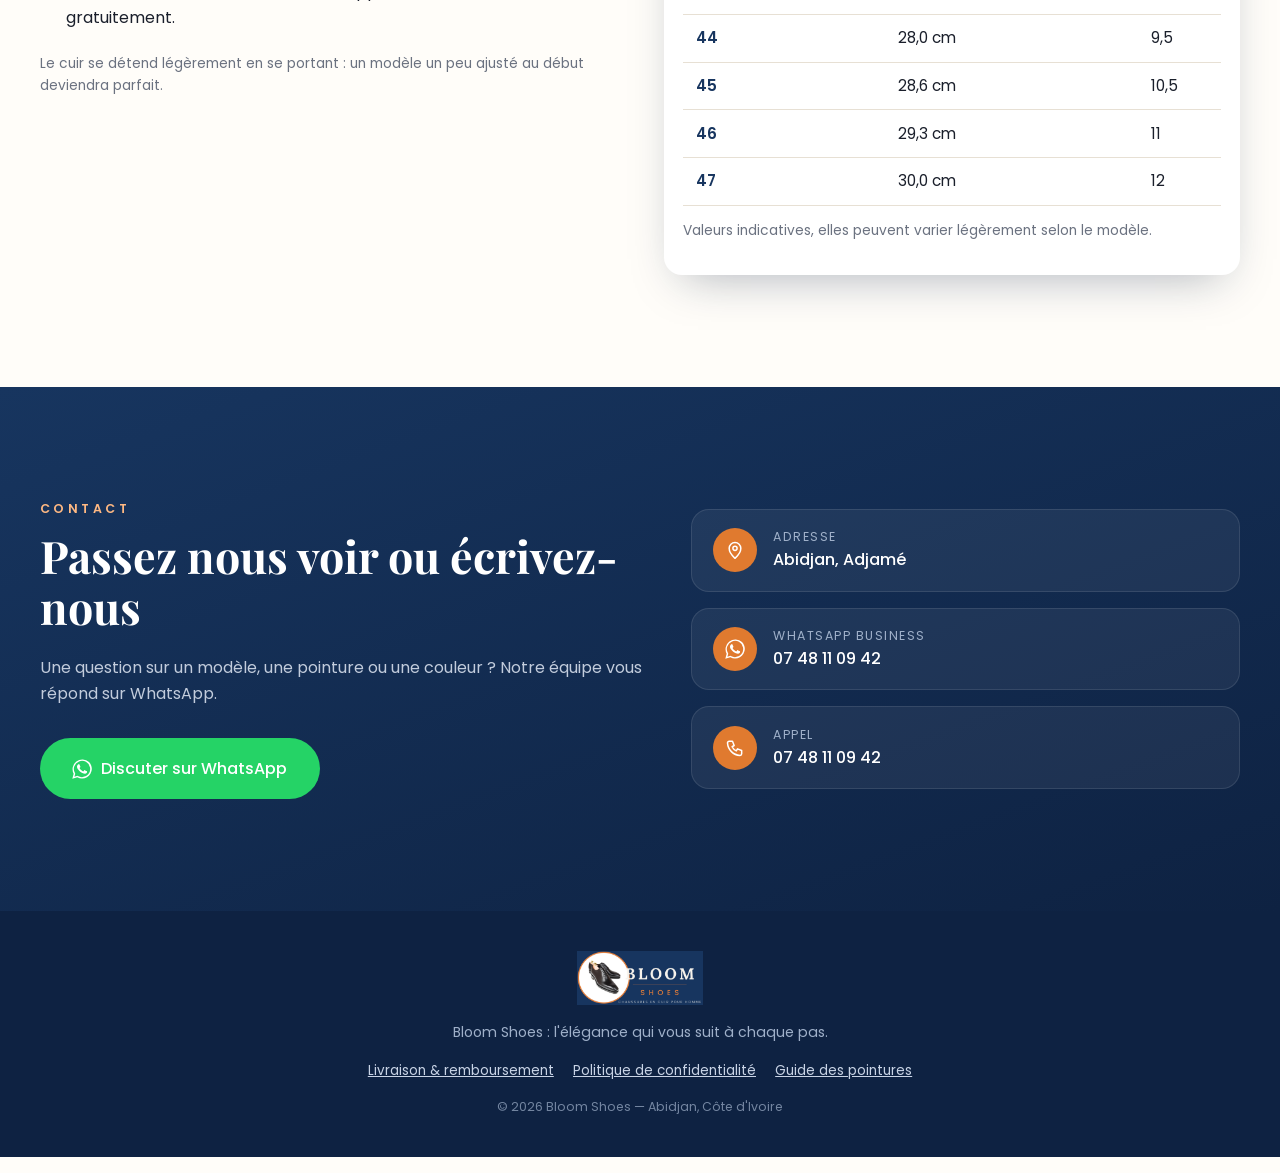
==== commit 412fc5ad: "Chargement plus robuste sur téléphone : balises standard avec numéro de version, rechargement automa" ====
--- a/index.html
+++ b/index.html
@@ -15,7 +15,7 @@
   <link rel="preconnect" href="https://fonts.googleapis.com">
   <link rel="preconnect" href="https://fonts.gstatic.com" crossorigin>
   <link href="https://fonts.googleapis.com/css2?family=Playfair+Display:wght@600;700;800&family=Poppins:wght@300;400;500;600&display=swap" rel="stylesheet">
-  <link rel="stylesheet" href="assets/css/style.css">
+  <link rel="stylesheet" href="assets/css/style.css?v=20261028c">
 </head>
 <body>
 
@@ -336,9 +336,9 @@
     <symbol id="i-wa" viewBox="0 0 24 24"><path fill="currentColor" stroke="none" d="M17.5 14.4c-.3-.1-1.8-.9-2-1-.3-.1-.5-.1-.7.1-.2.3-.8 1-.9 1.2-.2.2-.3.2-.6.1-.3-.1-1.3-.5-2.4-1.5-.9-.8-1.5-1.8-1.7-2.1-.2-.3 0-.5.1-.6l.4-.5c.2-.2.2-.3.3-.5.1-.2 0-.4 0-.5l-.9-2.2c-.2-.6-.5-.5-.7-.5h-.6c-.2 0-.5.1-.8.4-.3.3-1 1-1 2.5s1.1 2.9 1.2 3.1c.1.2 2.1 3.2 5.1 4.5.7.3 1.3.5 1.7.6.7.2 1.4.2 1.9.1.6-.1 1.8-.7 2-1.4.2-.7.2-1.3.2-1.4-.1-.2-.3-.3-.6-.4zM12 21.8c-1.8 0-3.5-.5-5-1.4l-.4-.2-3.7 1 1-3.6-.2-.4A9.8 9.8 0 1112 21.8zm8.4-18.2A11.8 11.8 0 002 17.8L.4 23.6l6-1.6A11.8 11.8 0 0023.8 12c0-3.2-1.2-6.1-3.4-8.4z"/></symbol>
   </svg>
 
-  <script>/* Charge toujours la dernière version du catalogue (au plus 1 minute de retard), sans attendre le cache du navigateur */
-  document.write('<script src="data/catalogue.js?t=' + Math.floor(Date.now() / 60000) + '"><\/script>');</script>
-  <script src="assets/js/tracking.js"></script>
-  <script src="assets/js/app.js"></script>
+  <script src="data/catalogue.js"></script>
+  <script src="assets/js/fresh.js?v=20261028c"></script>
+  <script src="assets/js/tracking.js?v=20261028c"></script>
+  <script src="assets/js/app.js?v=20261028c"></script>
 </body>
 </html>
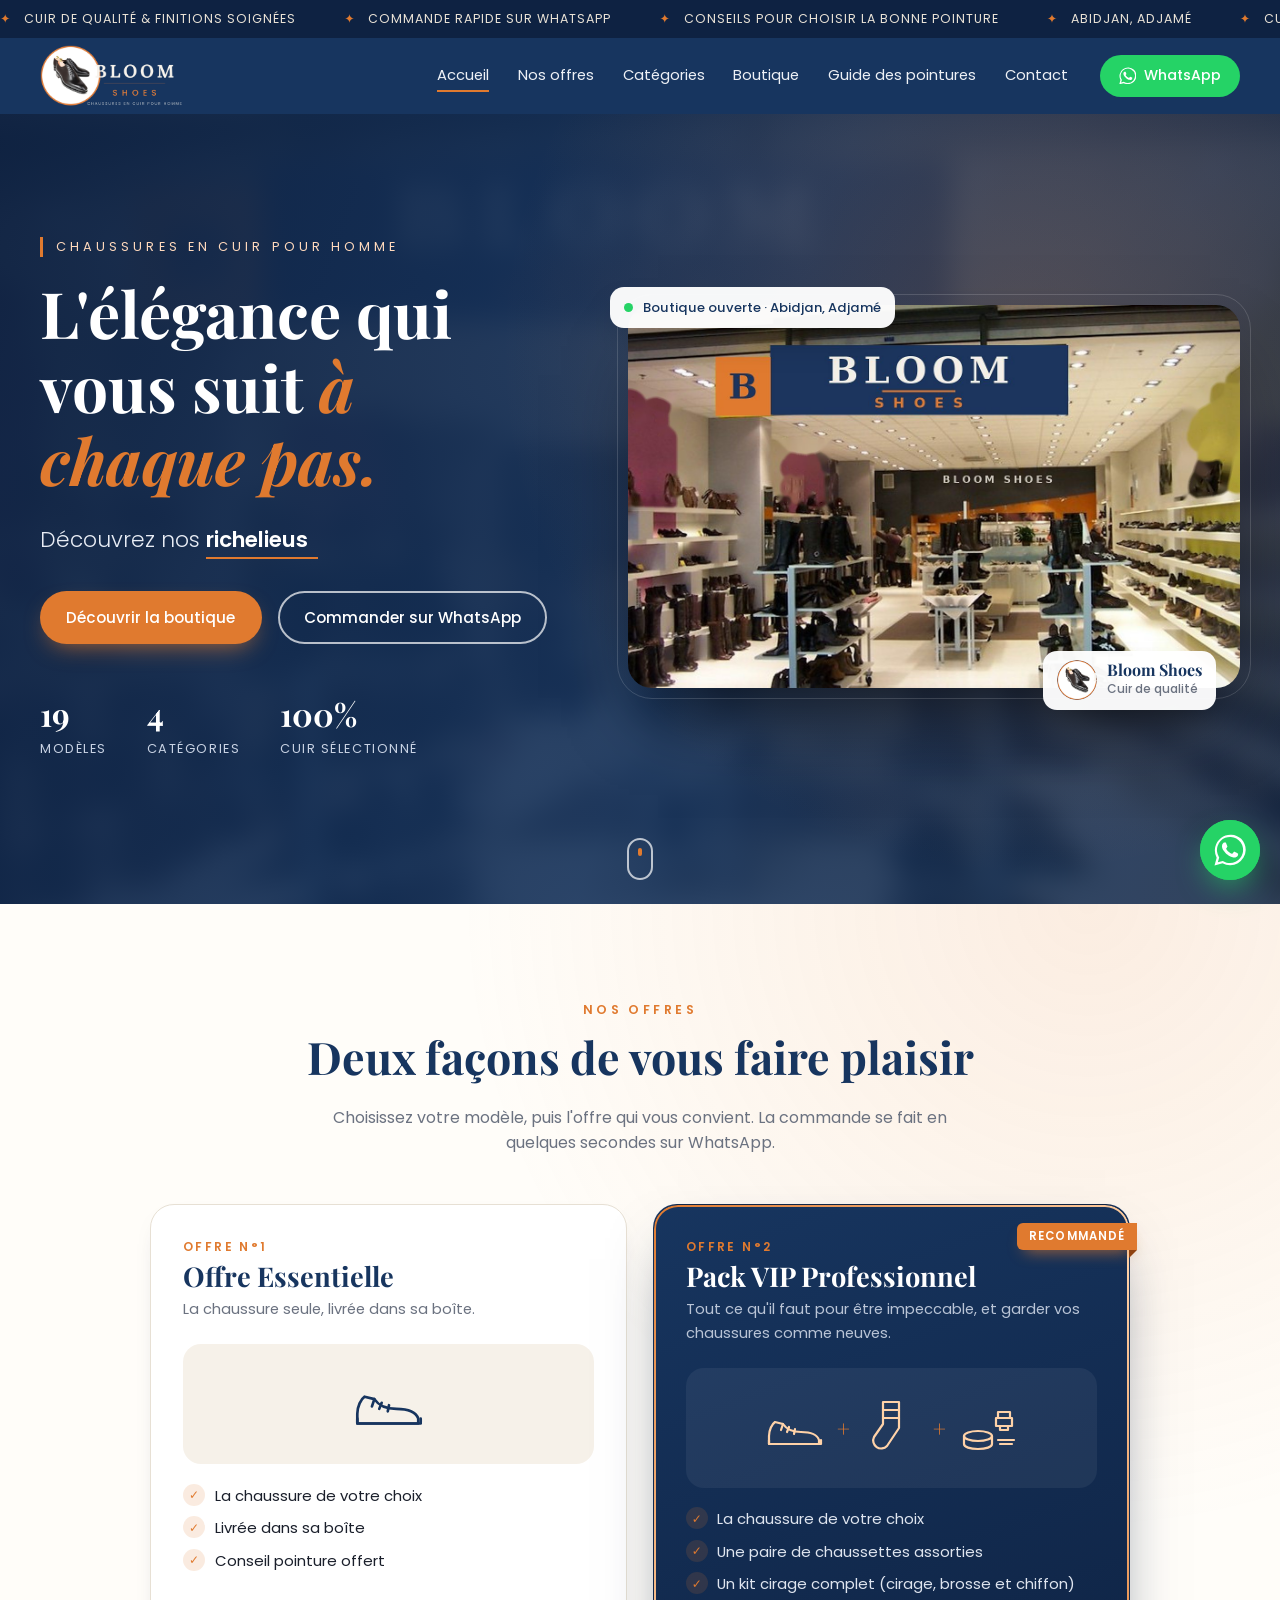
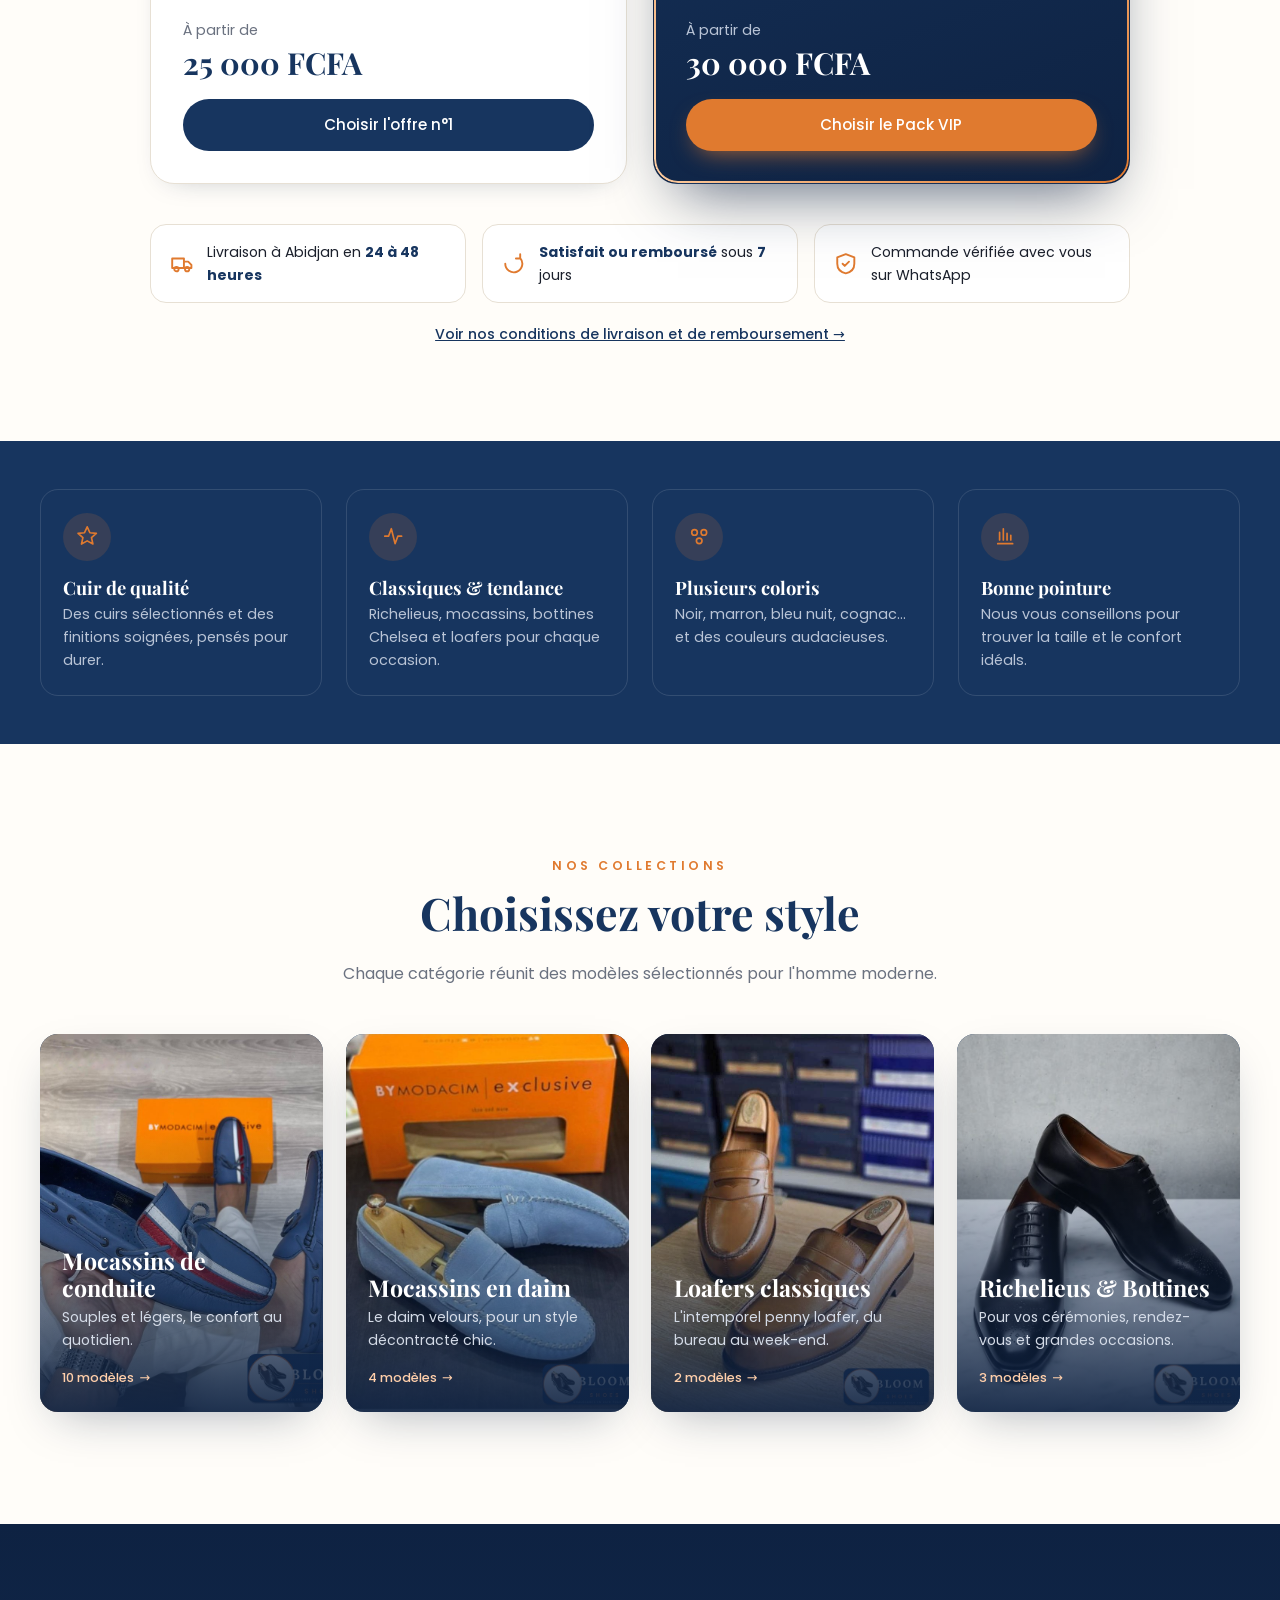
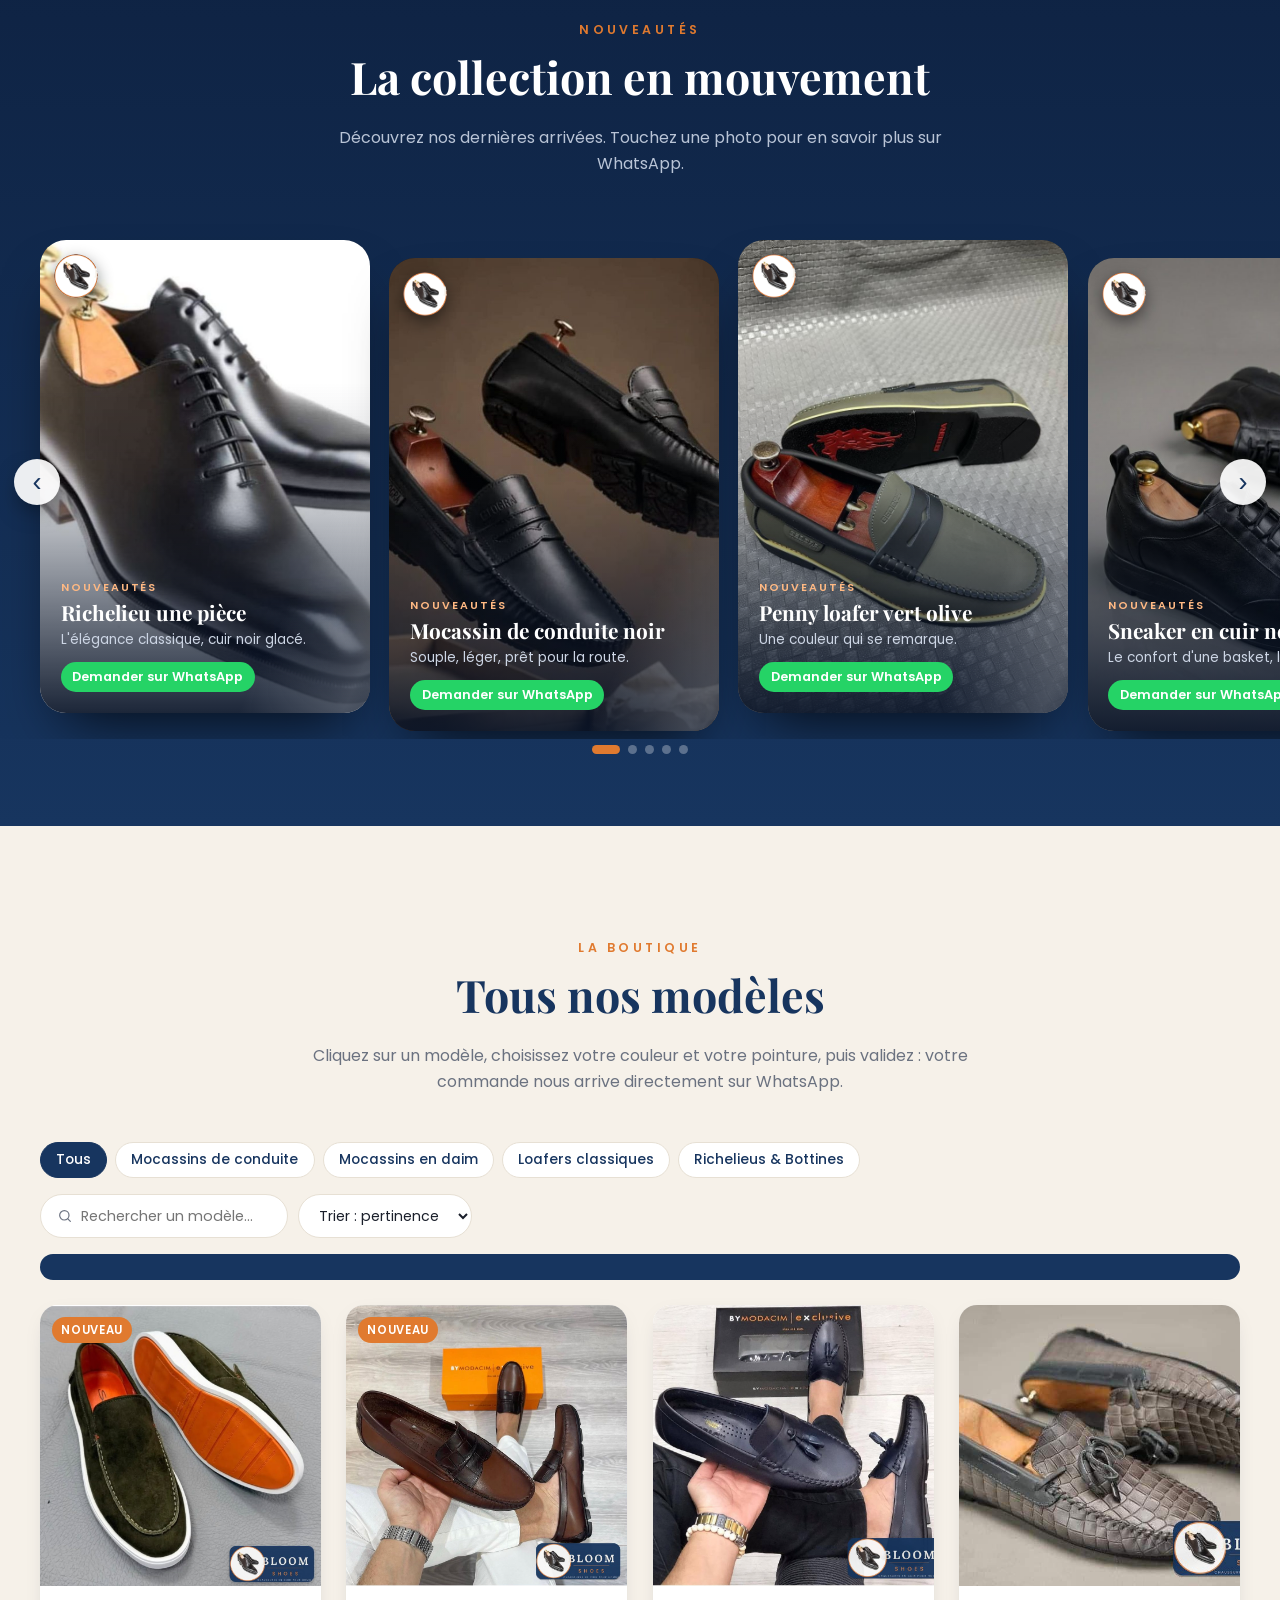
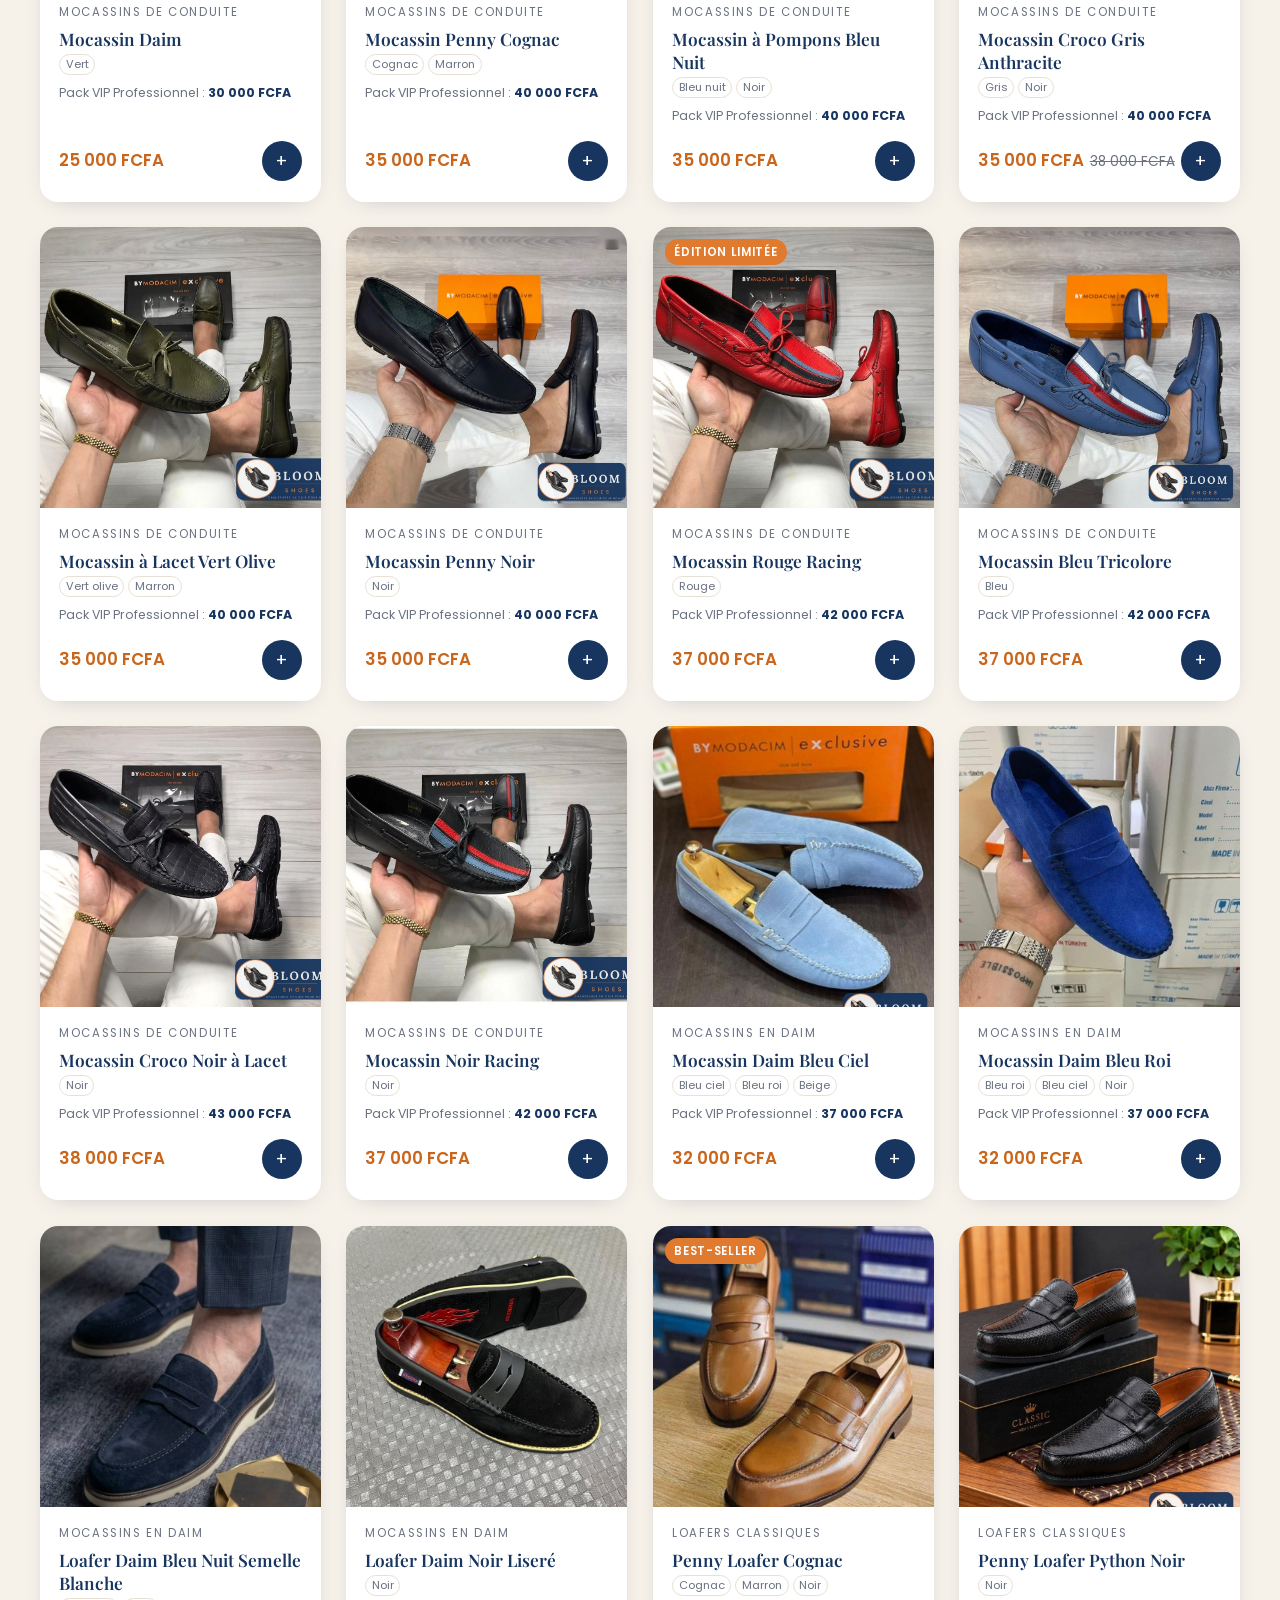
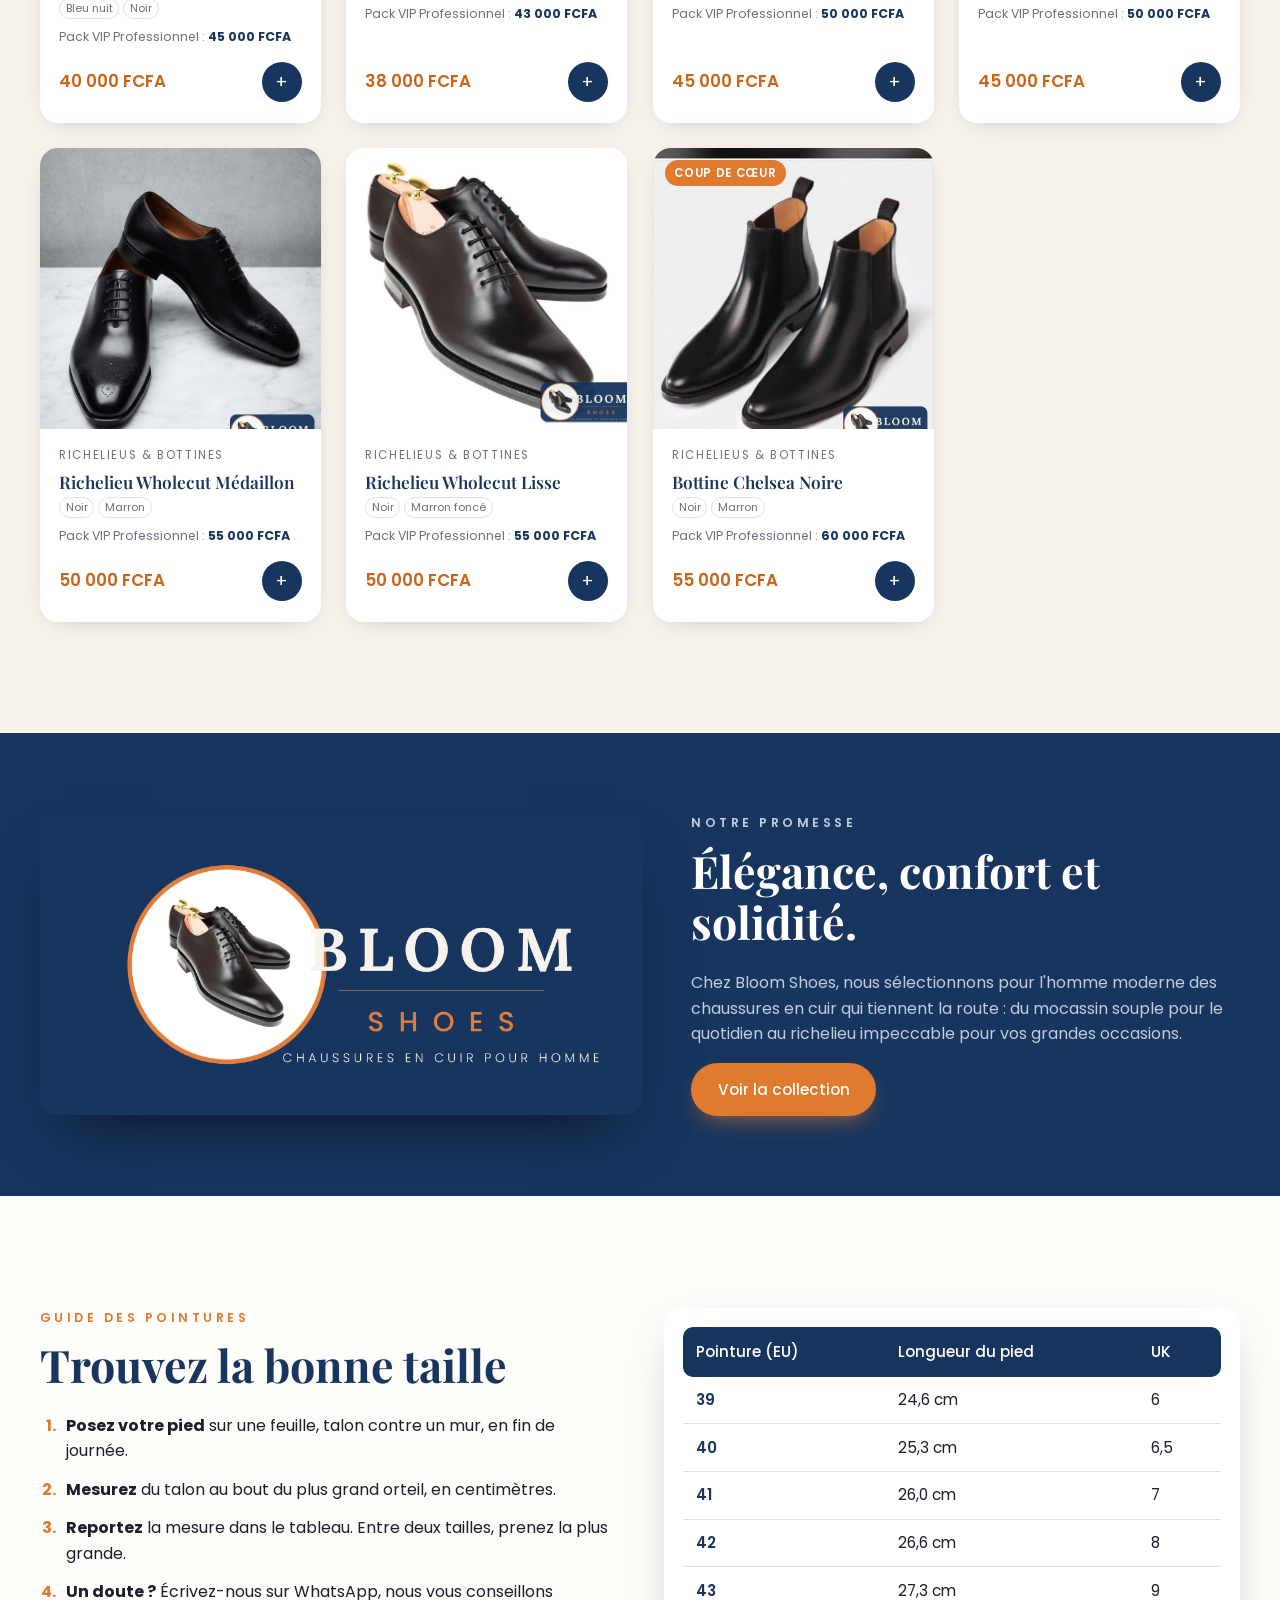
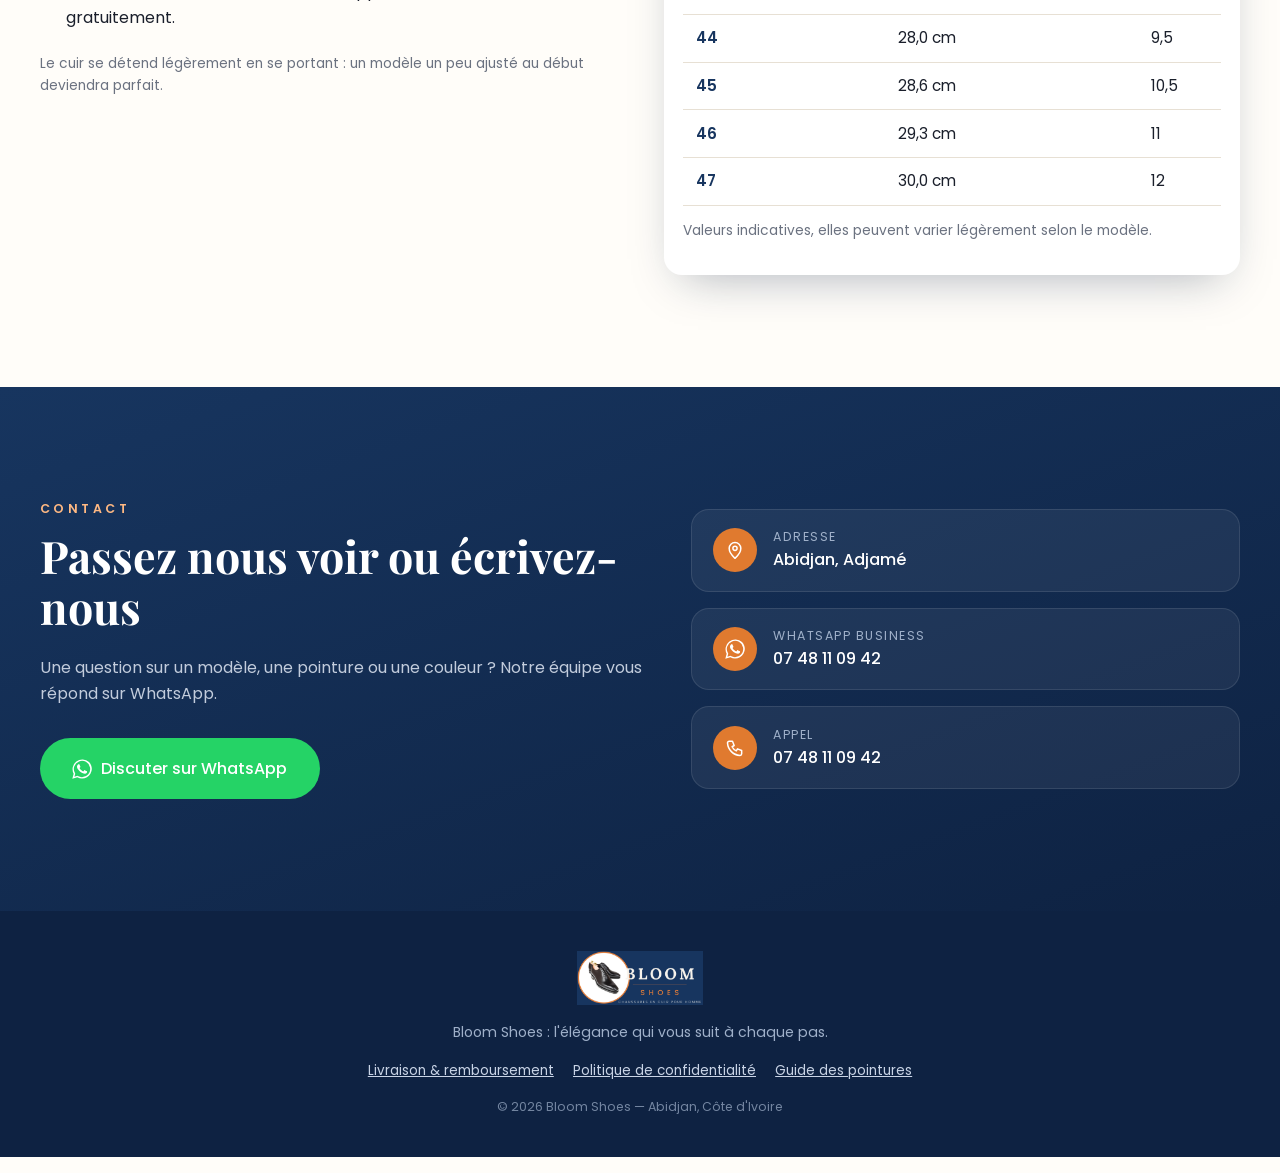
==== commit 6a5cfd45: "Référencement : plan du site, robots.txt, fiche boutique pour Google, aperçu de lien WhatsApp/Facebo" ====
--- a/index.html
+++ b/index.html
@@ -8,7 +8,12 @@
   <meta name="theme-color" content="#17355f">
   <meta property="og:title" content="Bloom Shoes — Chaussures en cuir pour homme">
   <meta property="og:description" content="L'élégance qui vous suit à chaque pas. Commandez sur WhatsApp.">
-  <meta property="og:image" content="images/site/partage.jpg">
+  <link rel="canonical" href="https://bloomshoes.site/">
+  <meta property="og:url" content="https://bloomshoes.site/">
+  <meta property="og:site_name" content="Bloom Shoes">
+  <meta property="og:locale" content="fr_CI">
+  <meta property="og:image" content="https://bloomshoes.site/images/site/partage.jpg">
+  <meta name="twitter:card" content="summary_large_image">
   <meta property="og:type" content="website">
   <link rel="icon" type="image/png" href="images/site/favicon.png">
   <link rel="preload" as="image" href="images/site/vitrine.jpg" fetchpriority="high">
@@ -16,6 +21,7 @@
   <link rel="preconnect" href="https://fonts.gstatic.com" crossorigin>
   <link href="https://fonts.googleapis.com/css2?family=Playfair+Display:wght@600;700;800&family=Poppins:wght@300;400;500;600&display=swap" rel="stylesheet">
   <link rel="stylesheet" href="assets/css/style.css?v=20261028c">
+  <script type="application/ld+json">{"@context": "https://schema.org", "@type": "ShoeStore", "name": "Bloom Shoes", "url": "https://bloomshoes.site/", "logo": "https://bloomshoes.site/images/site/favicon.png", "image": "https://bloomshoes.site/images/site/partage.jpg", "description": "Chaussures en cuir pour homme : mocassins, loafers, richelieus et bottines Chelsea. Commande rapide sur WhatsApp.", "telephone": "+2250748110942", "address": {"@type": "PostalAddress", "addressLocality": "Adjamé, Abidjan", "addressCountry": "CI"}, "areaServed": "Abidjan, Côte d'Ivoire"}</script>
 </head>
 <body>
 
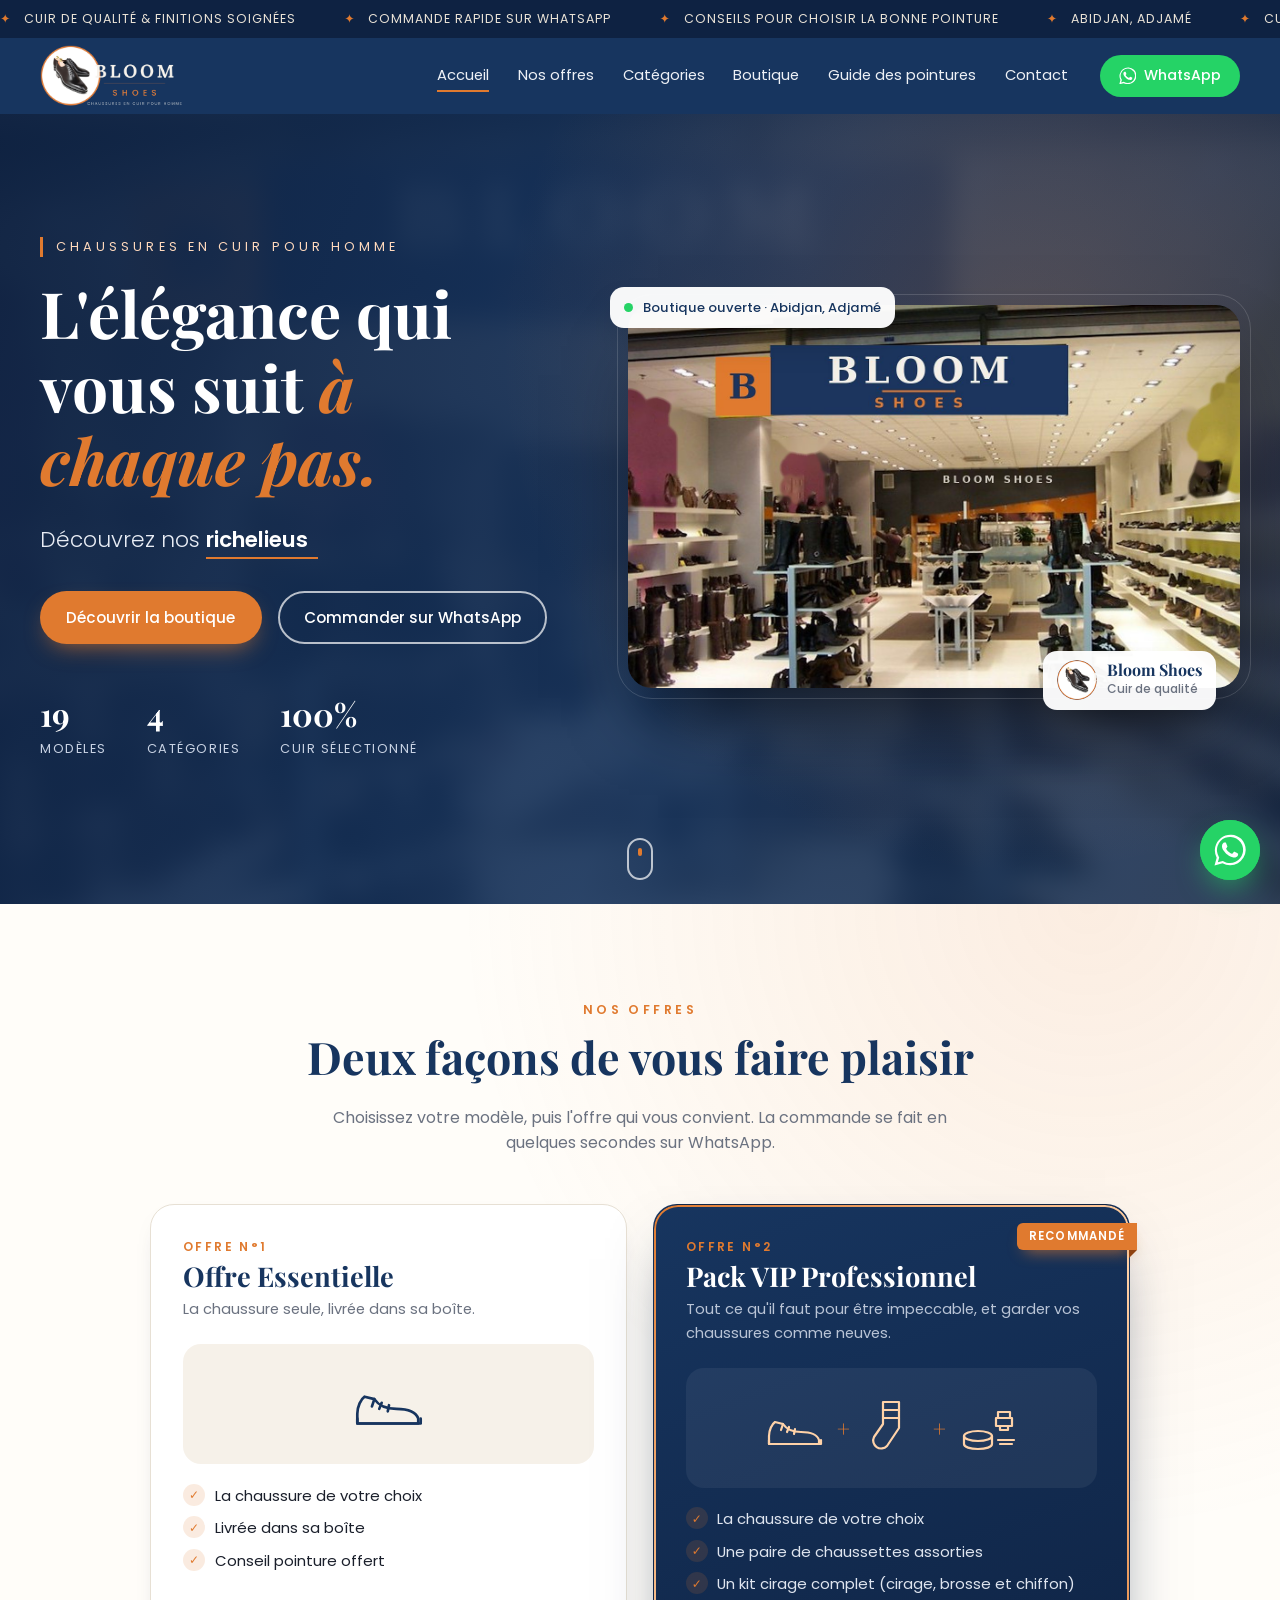
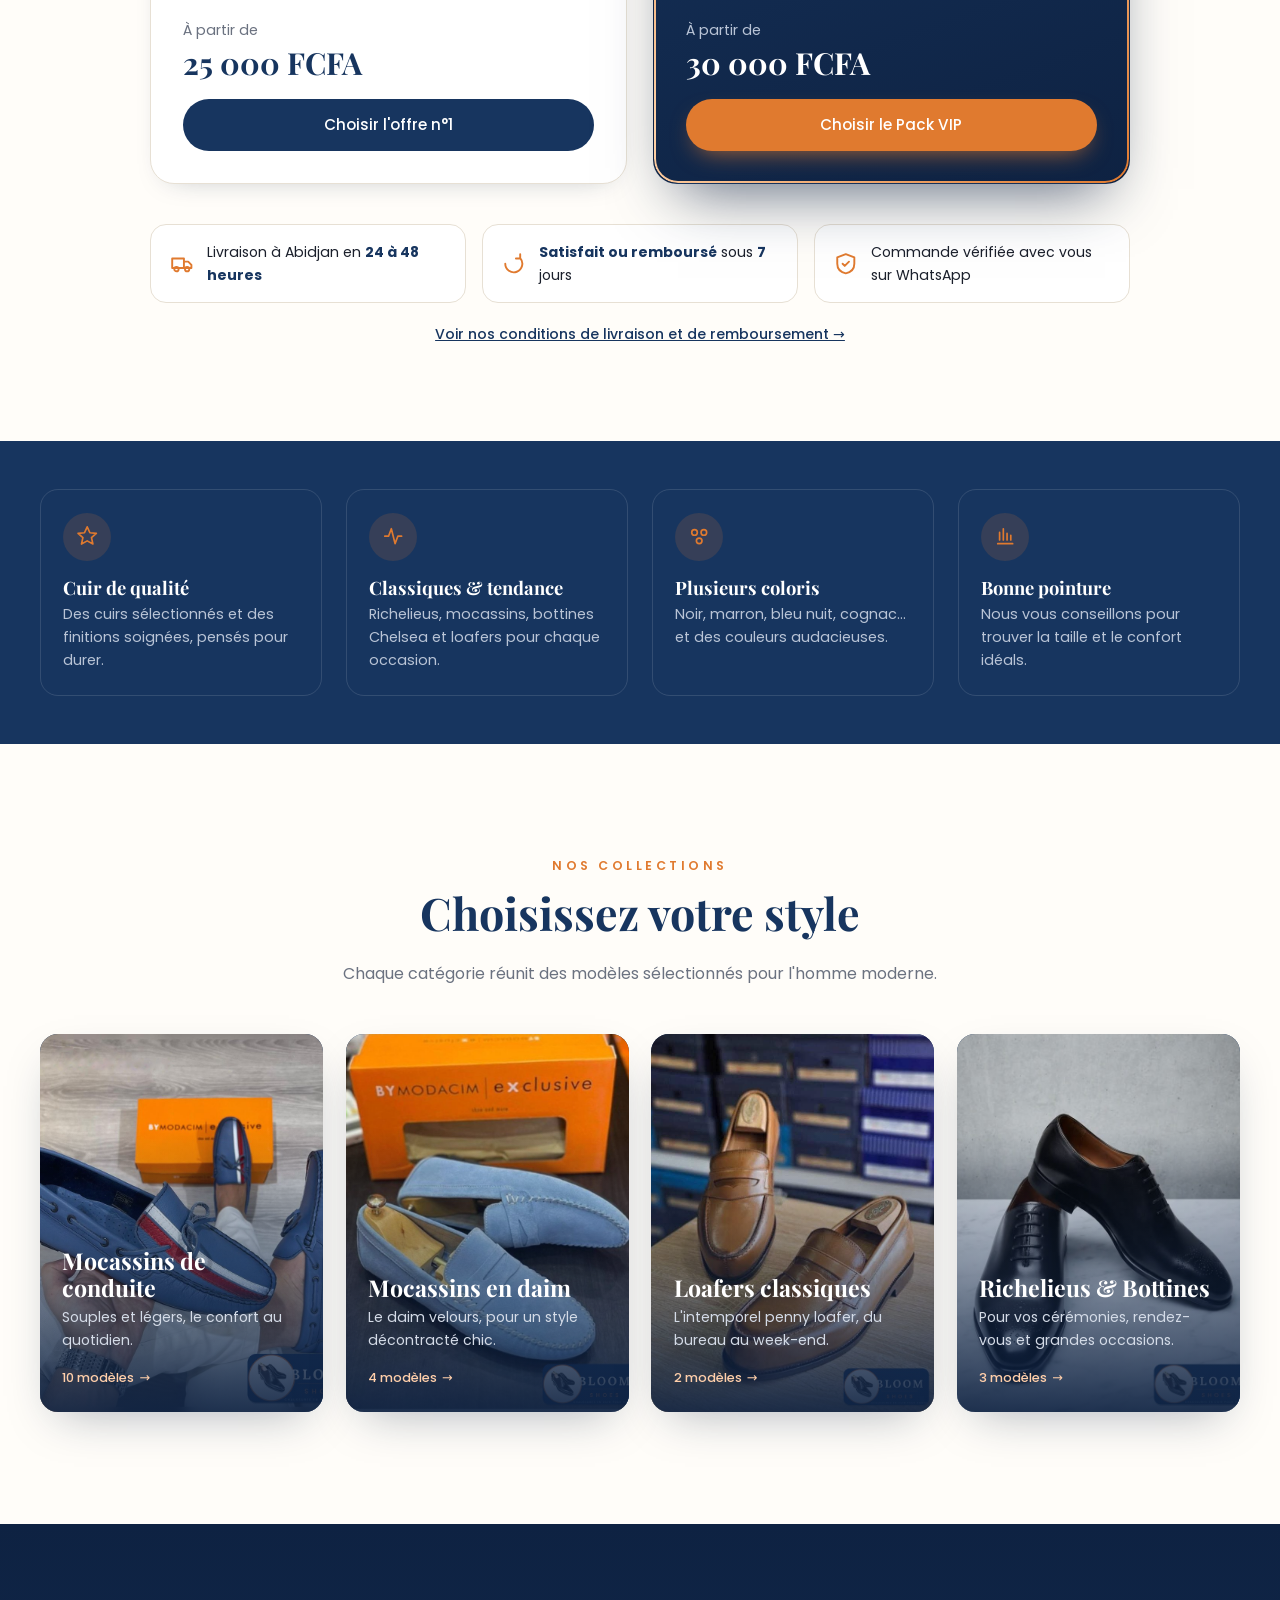
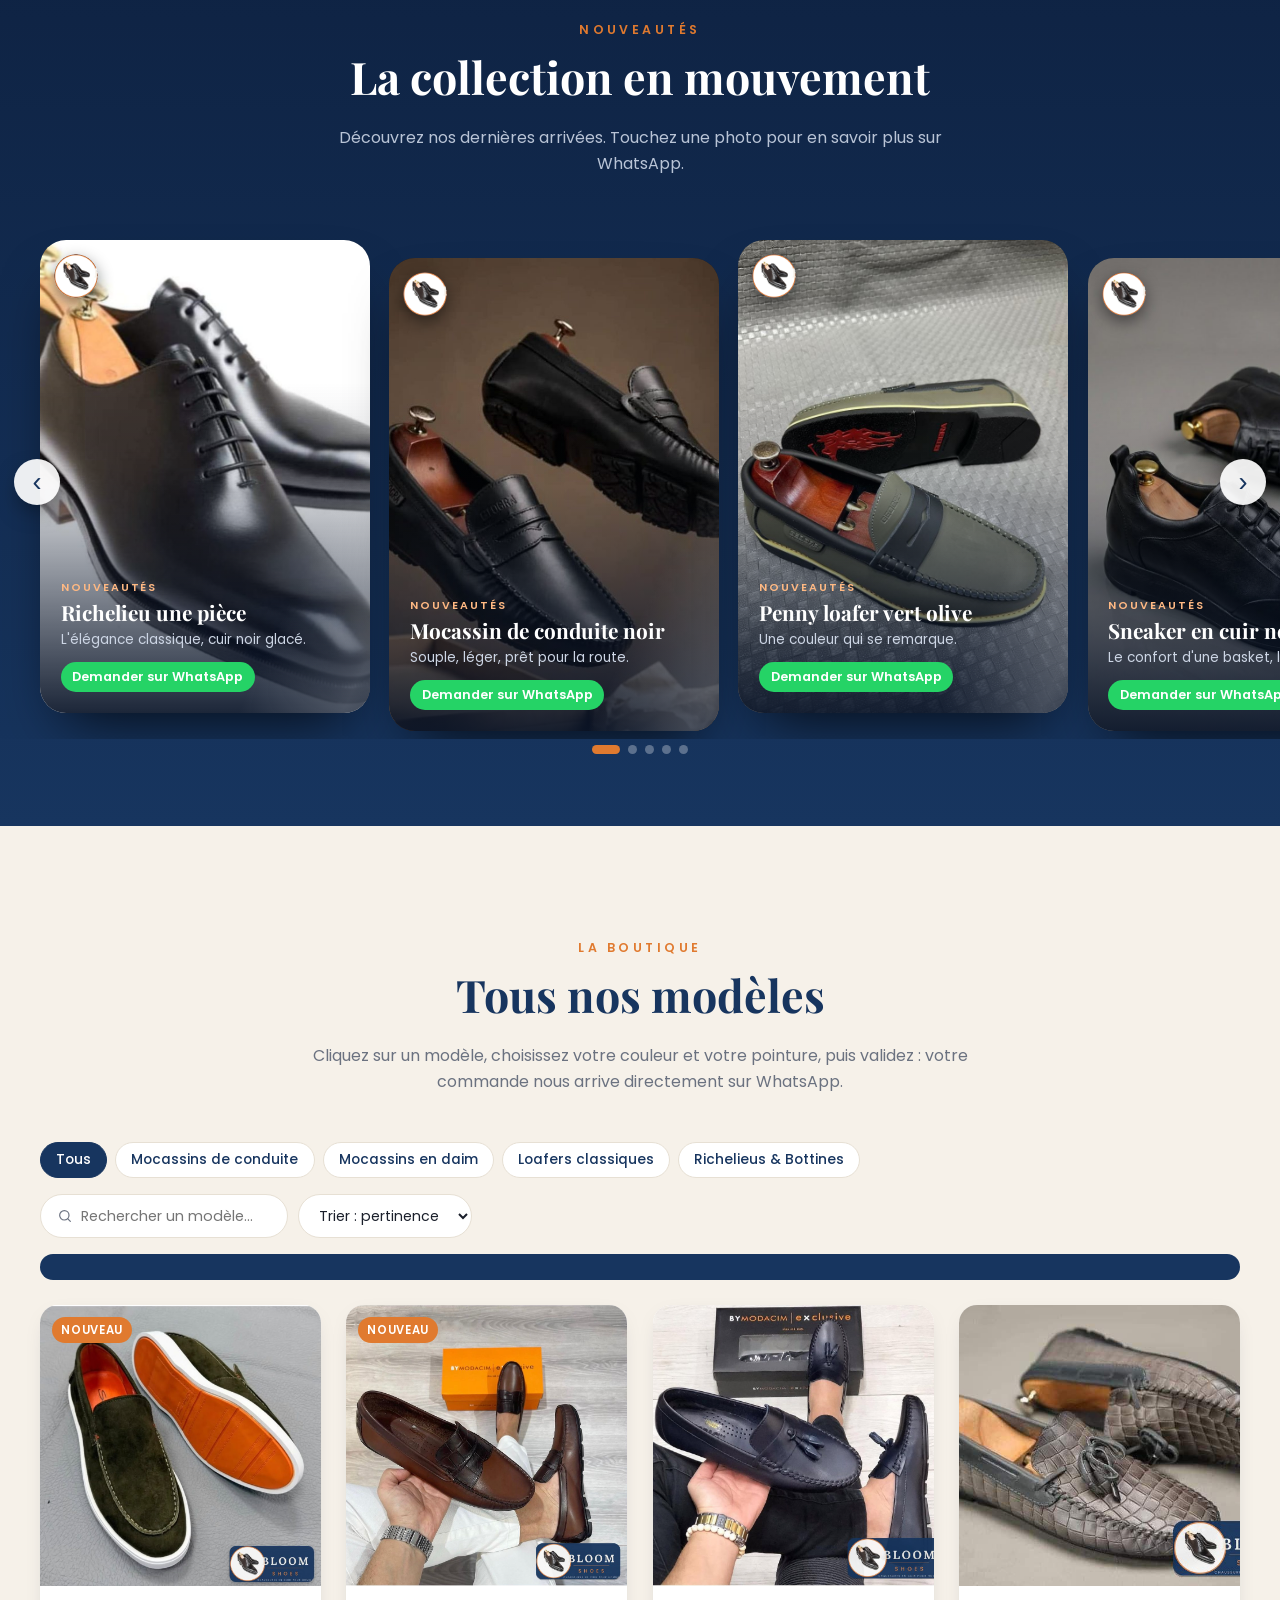
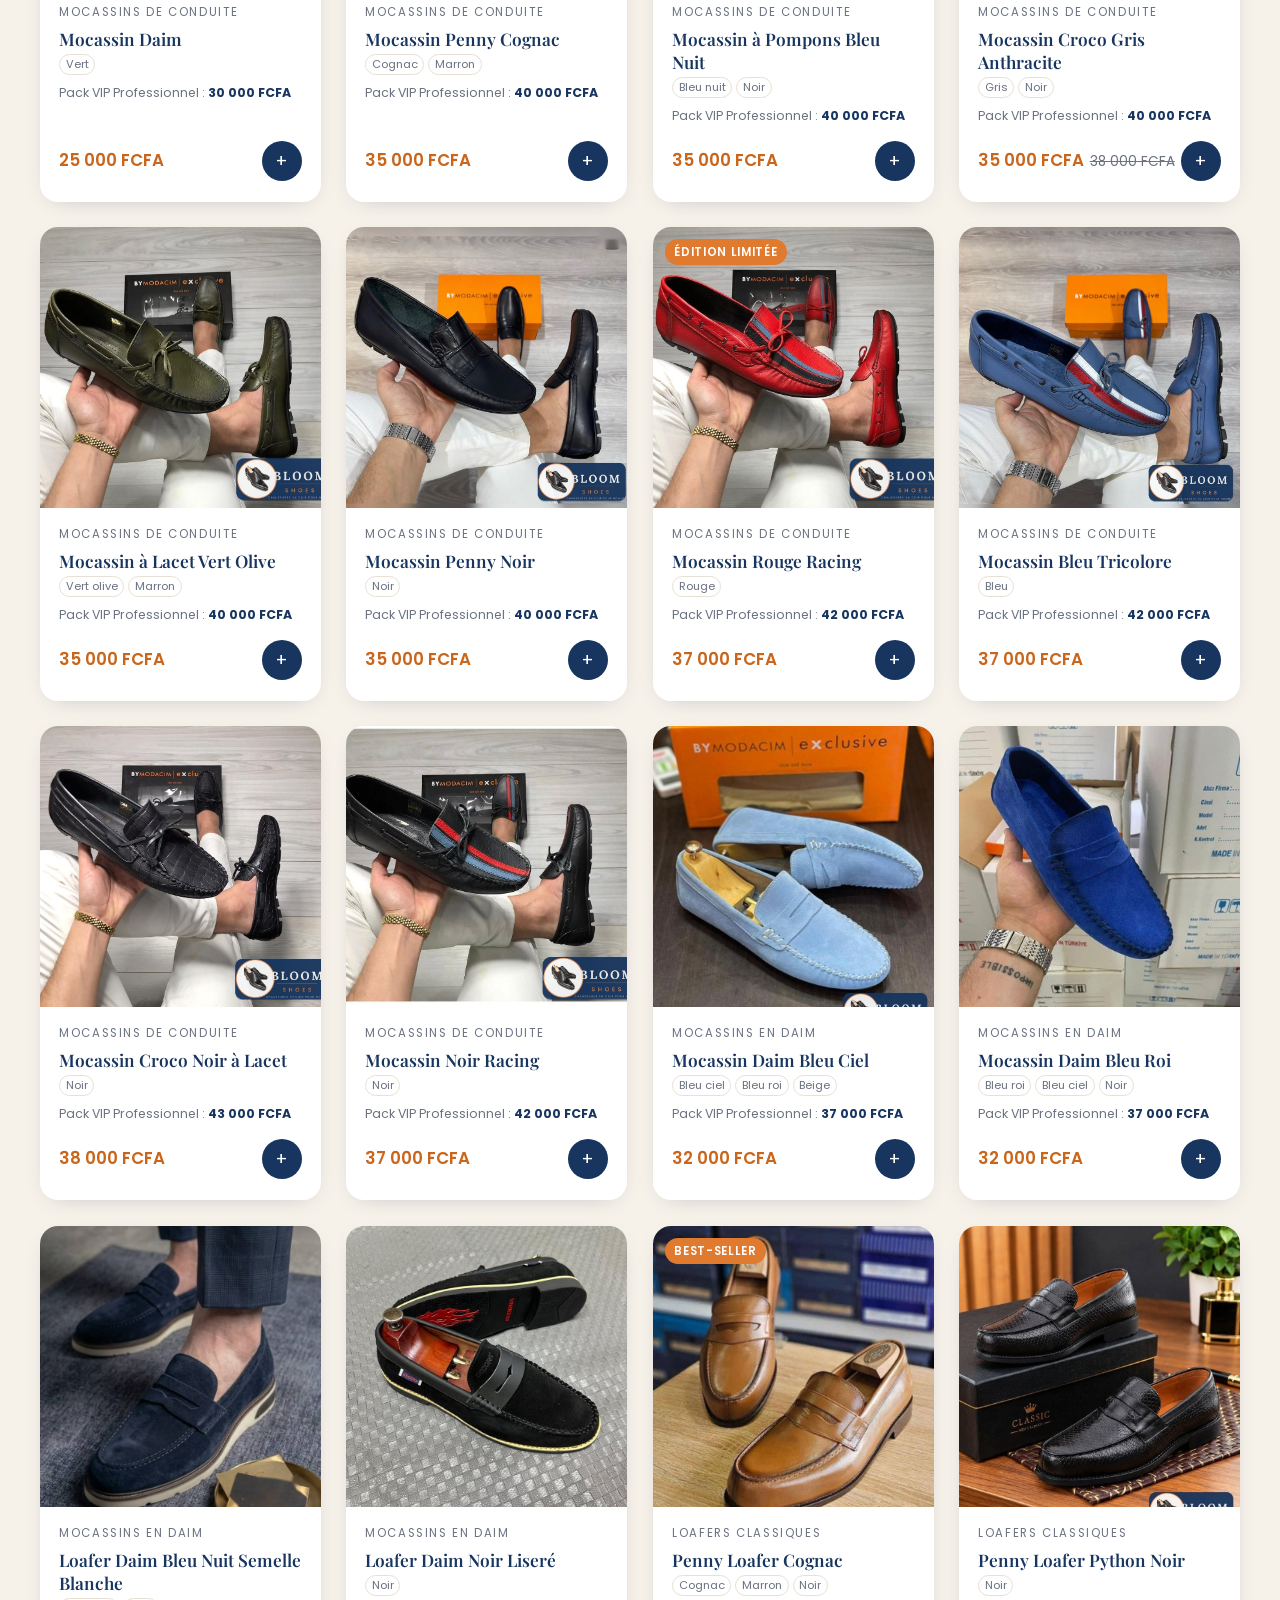
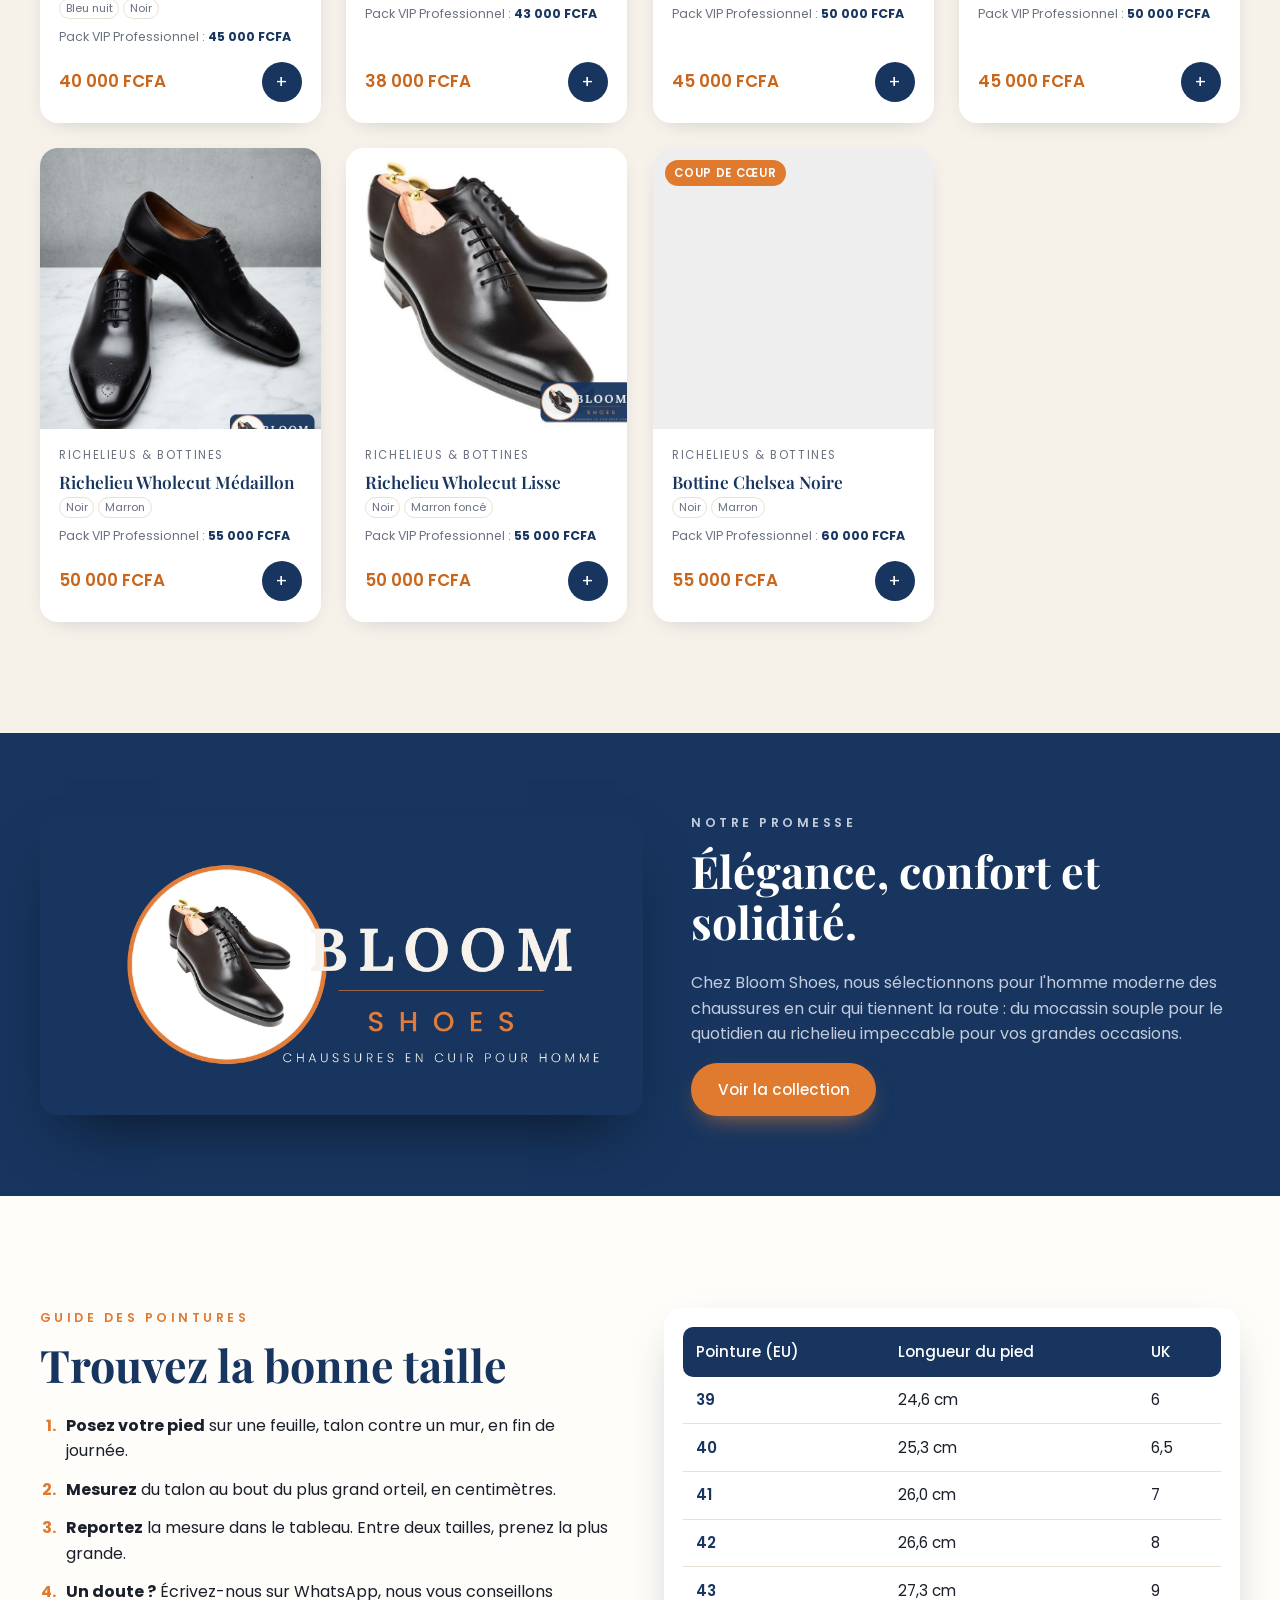
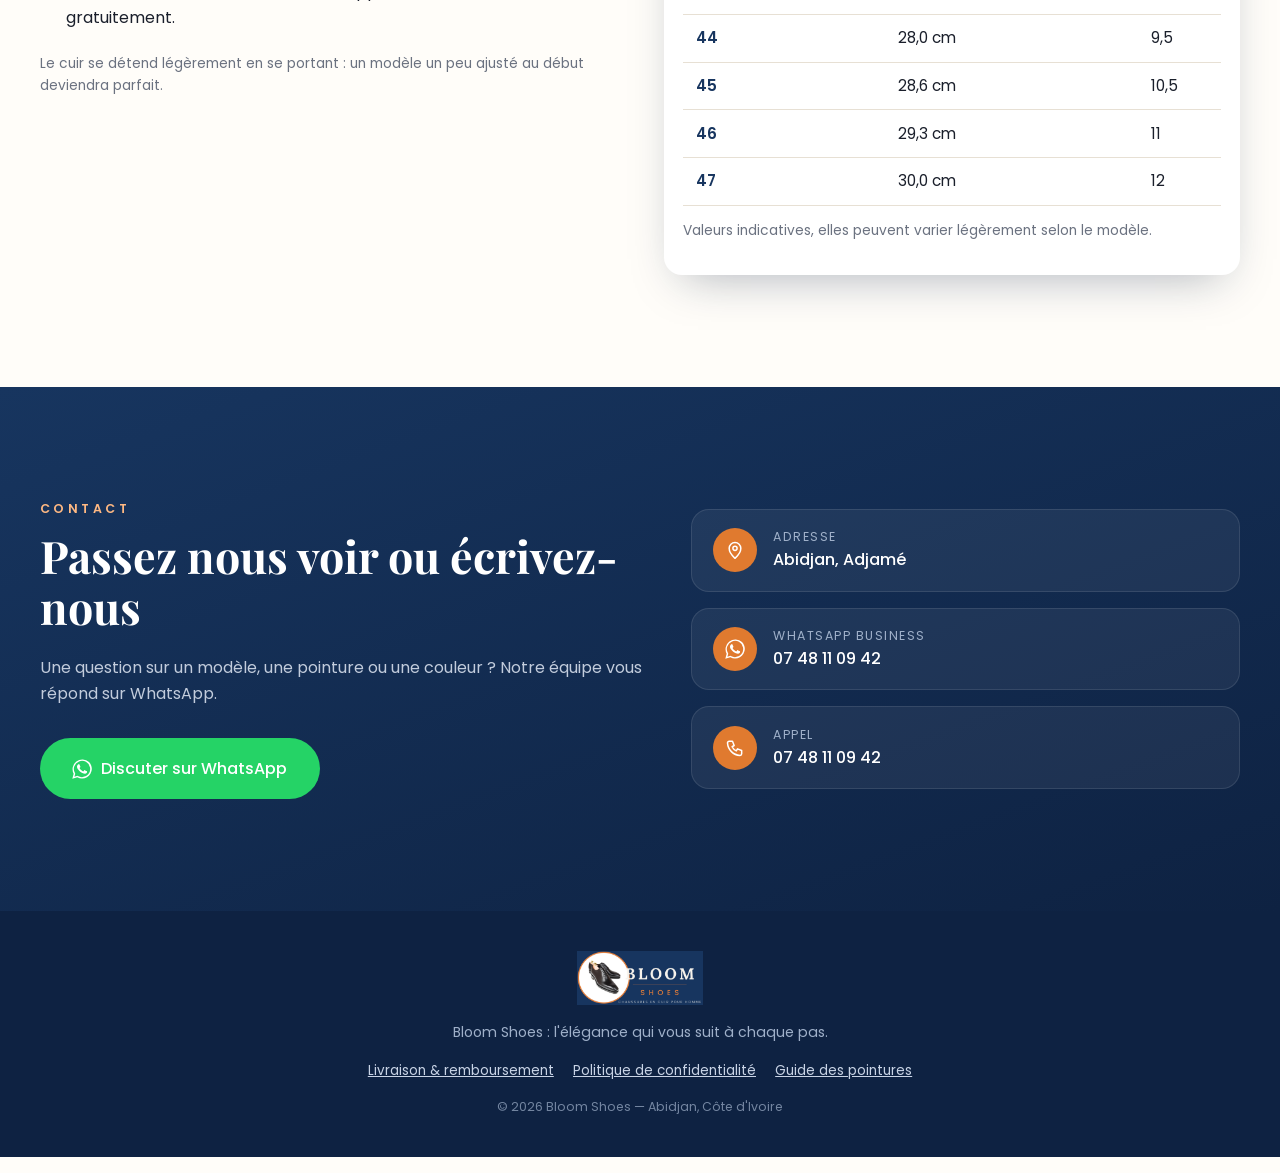
==== commit acb2eca5: "Fiche produit sur ordinateur : photo entière et mise en valeur, plus de barre de défilement horizont" ====
--- a/index.html
+++ b/index.html
@@ -20,7 +20,7 @@
   <link rel="preconnect" href="https://fonts.googleapis.com">
   <link rel="preconnect" href="https://fonts.gstatic.com" crossorigin>
   <link href="https://fonts.googleapis.com/css2?family=Playfair+Display:wght@600;700;800&family=Poppins:wght@300;400;500;600&display=swap" rel="stylesheet">
-  <link rel="stylesheet" href="assets/css/style.css?v=20261028c">
+  <link rel="stylesheet" href="assets/css/style.css?v=20261101c">
   <script type="application/ld+json">{"@context": "https://schema.org", "@type": "ShoeStore", "name": "Bloom Shoes", "url": "https://bloomshoes.site/", "logo": "https://bloomshoes.site/images/site/favicon.png", "image": "https://bloomshoes.site/images/site/partage.jpg", "description": "Chaussures en cuir pour homme : mocassins, loafers, richelieus et bottines Chelsea. Commande rapide sur WhatsApp.", "telephone": "+2250748110942", "address": {"@type": "PostalAddress", "addressLocality": "Adjamé, Abidjan", "addressCountry": "CI"}, "areaServed": "Abidjan, Côte d'Ivoire"}</script>
 </head>
 <body>
@@ -345,6 +345,6 @@
   <script src="data/catalogue.js"></script>
   <script src="assets/js/fresh.js?v=20261028c"></script>
   <script src="assets/js/tracking.js?v=20261028c"></script>
-  <script src="assets/js/app.js?v=20261028c"></script>
+  <script src="assets/js/app.js?v=20261101b"></script>
 </body>
 </html>
--- a/assets/css/style.css
+++ b/assets/css/style.css
@@ -214,13 +214,14 @@
 .modal{position:fixed;inset:0;z-index:100;display:grid;place-items:center;padding:16px}
 .modal[hidden]{display:none}
 .modal__backdrop{position:absolute;inset:0;background:rgba(9,20,40,.72);backdrop-filter:blur(4px);animation:fade .3s}
-.modal__box{position:relative;background:#fff;border-radius:22px;width:min(980px,100%);max-height:calc(100svh - 32px);overflow:auto;display:grid;grid-template-columns:.9fr 1.1fr;animation:pop .4s cubic-bezier(.2,.8,.2,1)}
+.modal__box{position:relative;background:#fff;border-radius:22px;width:min(1120px,100%);max-height:calc(100svh - 32px);overflow-x:hidden;overflow-y:auto;display:grid;grid-template-columns:minmax(0,1fr) minmax(0,1.05fr);animation:pop .4s cubic-bezier(.2,.8,.2,1)}
 @keyframes fade{from{opacity:0}}
 @keyframes pop{from{opacity:0;transform:translateY(30px) scale(.97)}}
 .modal__close{position:absolute;top:12px;right:12px;z-index:2;width:40px;height:40px;border-radius:50%;border:0;background:#fff;box-shadow:0 4px 14px rgba(0,0,0,.15);font-size:1.6rem;line-height:1;cursor:pointer;color:var(--navy)}
-.modal__media{background:var(--cream);position:sticky;top:0;align-self:start;height:100%}
-.modal__media img{width:100%;height:100%;object-fit:cover;min-height:100%}
-.modal__body{padding:2rem}
+.modal__media{position:sticky;top:0;align-self:start;height:calc(100svh - 32px);background:#f1ece3;overflow:hidden;display:grid;place-items:center}
+.modal__media::before{content:"";position:absolute;inset:-30px;background:var(--bg) center/cover no-repeat;filter:blur(30px) saturate(1.15);opacity:.6}
+.modal__media img{position:relative;width:100%;height:100%;object-fit:contain;padding:clamp(.8rem,2.2vw,1.8rem);filter:drop-shadow(0 22px 28px rgba(14,34,66,.28))}
+.modal__body{padding:2rem;min-width:0}
 .modal__body h3{font-size:1.7rem;margin-bottom:.2em}
 .modal__price{font-size:1.3rem;font-weight:600;color:var(--orange-600);margin:0 0 .6rem}
 .modal__desc{color:var(--muted);font-size:.93rem;margin:0 0 1.2rem}
@@ -234,7 +235,8 @@
 .confort{border:0;padding:0;margin:0 0 .8rem;display:flex;gap:.5rem;flex-wrap:wrap}
 .confort legend{font-size:.84rem;font-weight:500;color:#374151;margin-bottom:.4rem;padding:0}
 #order .confort label{flex:1;margin:0;min-width:90px}
-.confort input{position:absolute;opacity:0;pointer-events:none}
+#order .confort label{position:relative}
+#order .confort input{position:absolute;opacity:0;pointer-events:none;width:1px;height:1px;padding:0;margin:0;border:0}
 .confort span{display:block;text-align:center;padding:.6em .5em;border:1px solid #d9d3c8;border-radius:12px;cursor:pointer;transition:all .2s;font-weight:500}
 .confort input:checked+span{background:var(--navy);color:#fff;border-color:var(--navy)}
 .confort input:focus-visible+span{box-shadow:0 0 0 3px rgba(23,53,95,.25)}
@@ -398,8 +400,9 @@
   .atouts__grid{grid-template-columns:repeat(2,1fr)}
   .promise__inner,.pointures,.contact{grid-template-columns:1fr}
   .modal__box{grid-template-columns:1fr}
-  .modal__media{position:relative;height:auto}
-  .modal__media img{aspect-ratio:4/3;min-height:0}
+  .modal__media{position:relative;height:auto;display:block}
+  .modal__media::before{display:none}
+  .modal__media img{aspect-ratio:4/3;height:auto;min-height:0;padding:0;object-fit:cover;filter:none}
 }
 @media (max-width:860px){
   .burger{display:flex;margin-left:auto}
